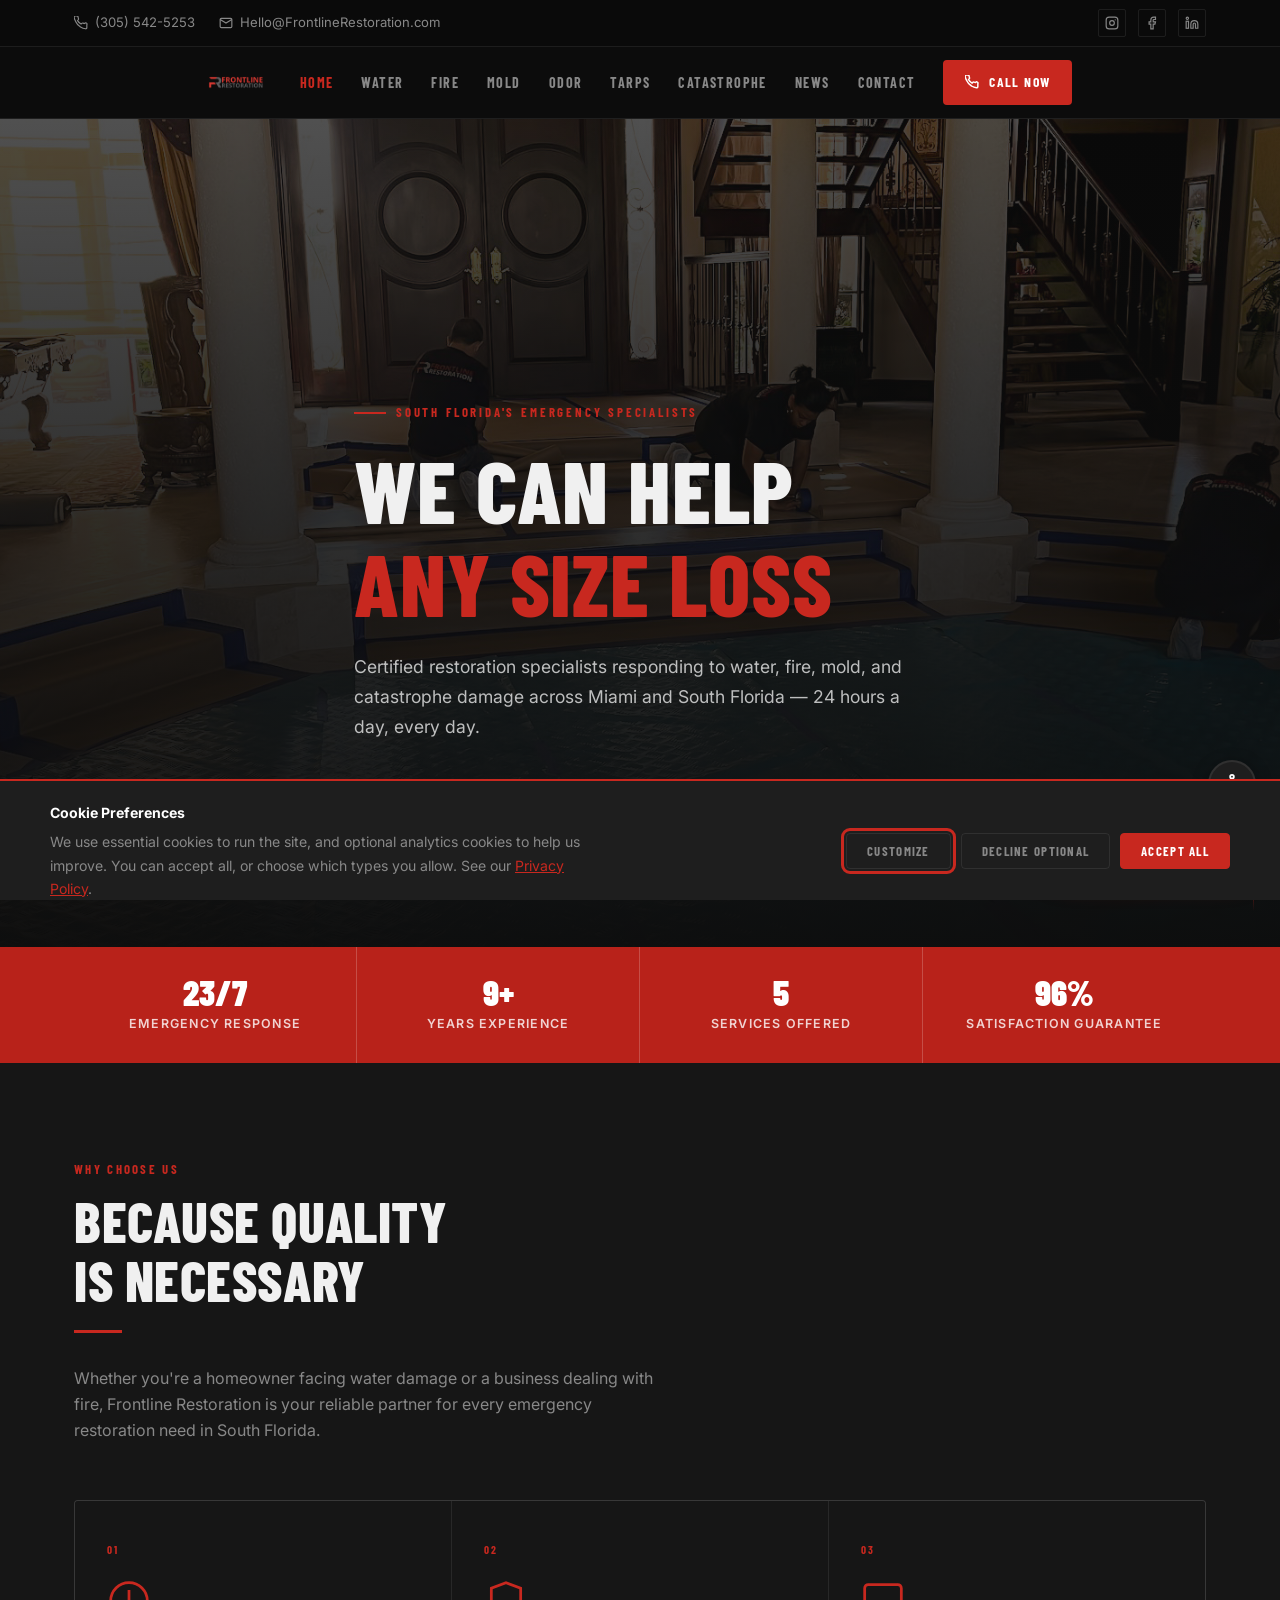
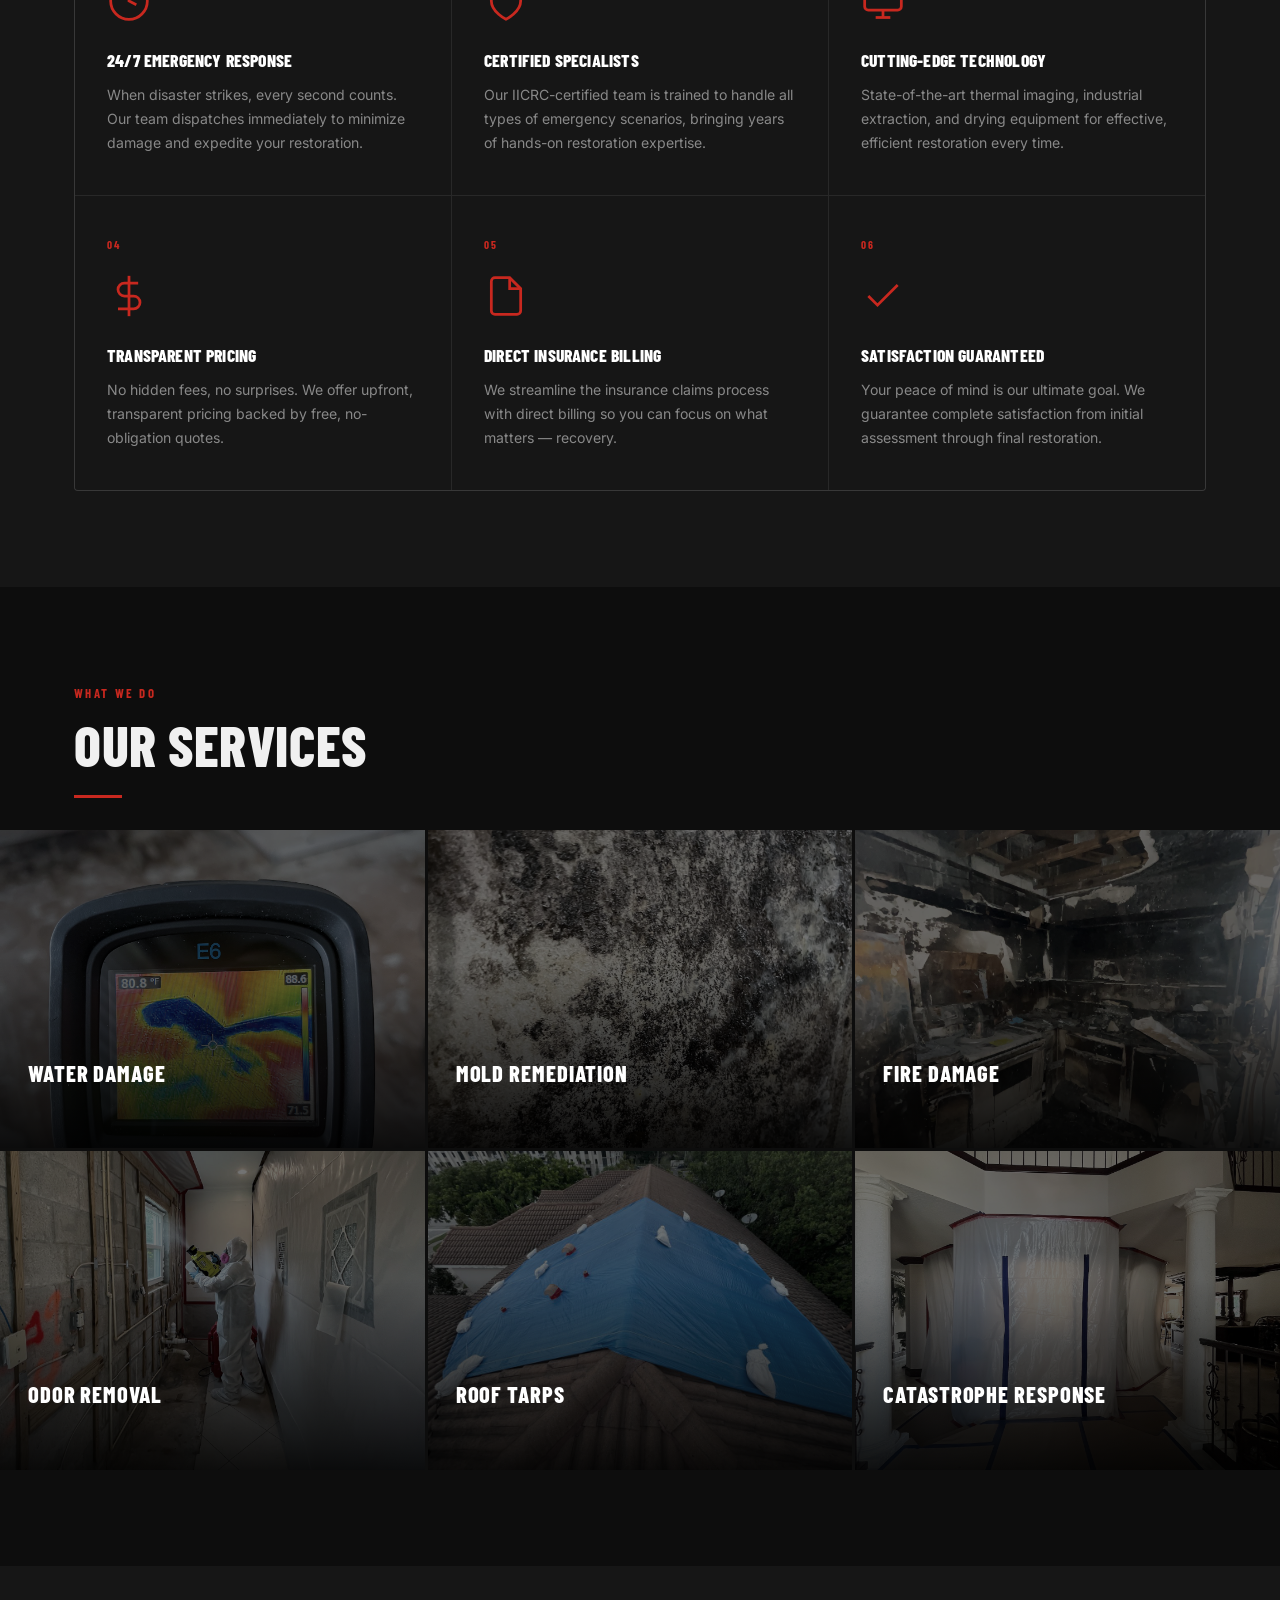
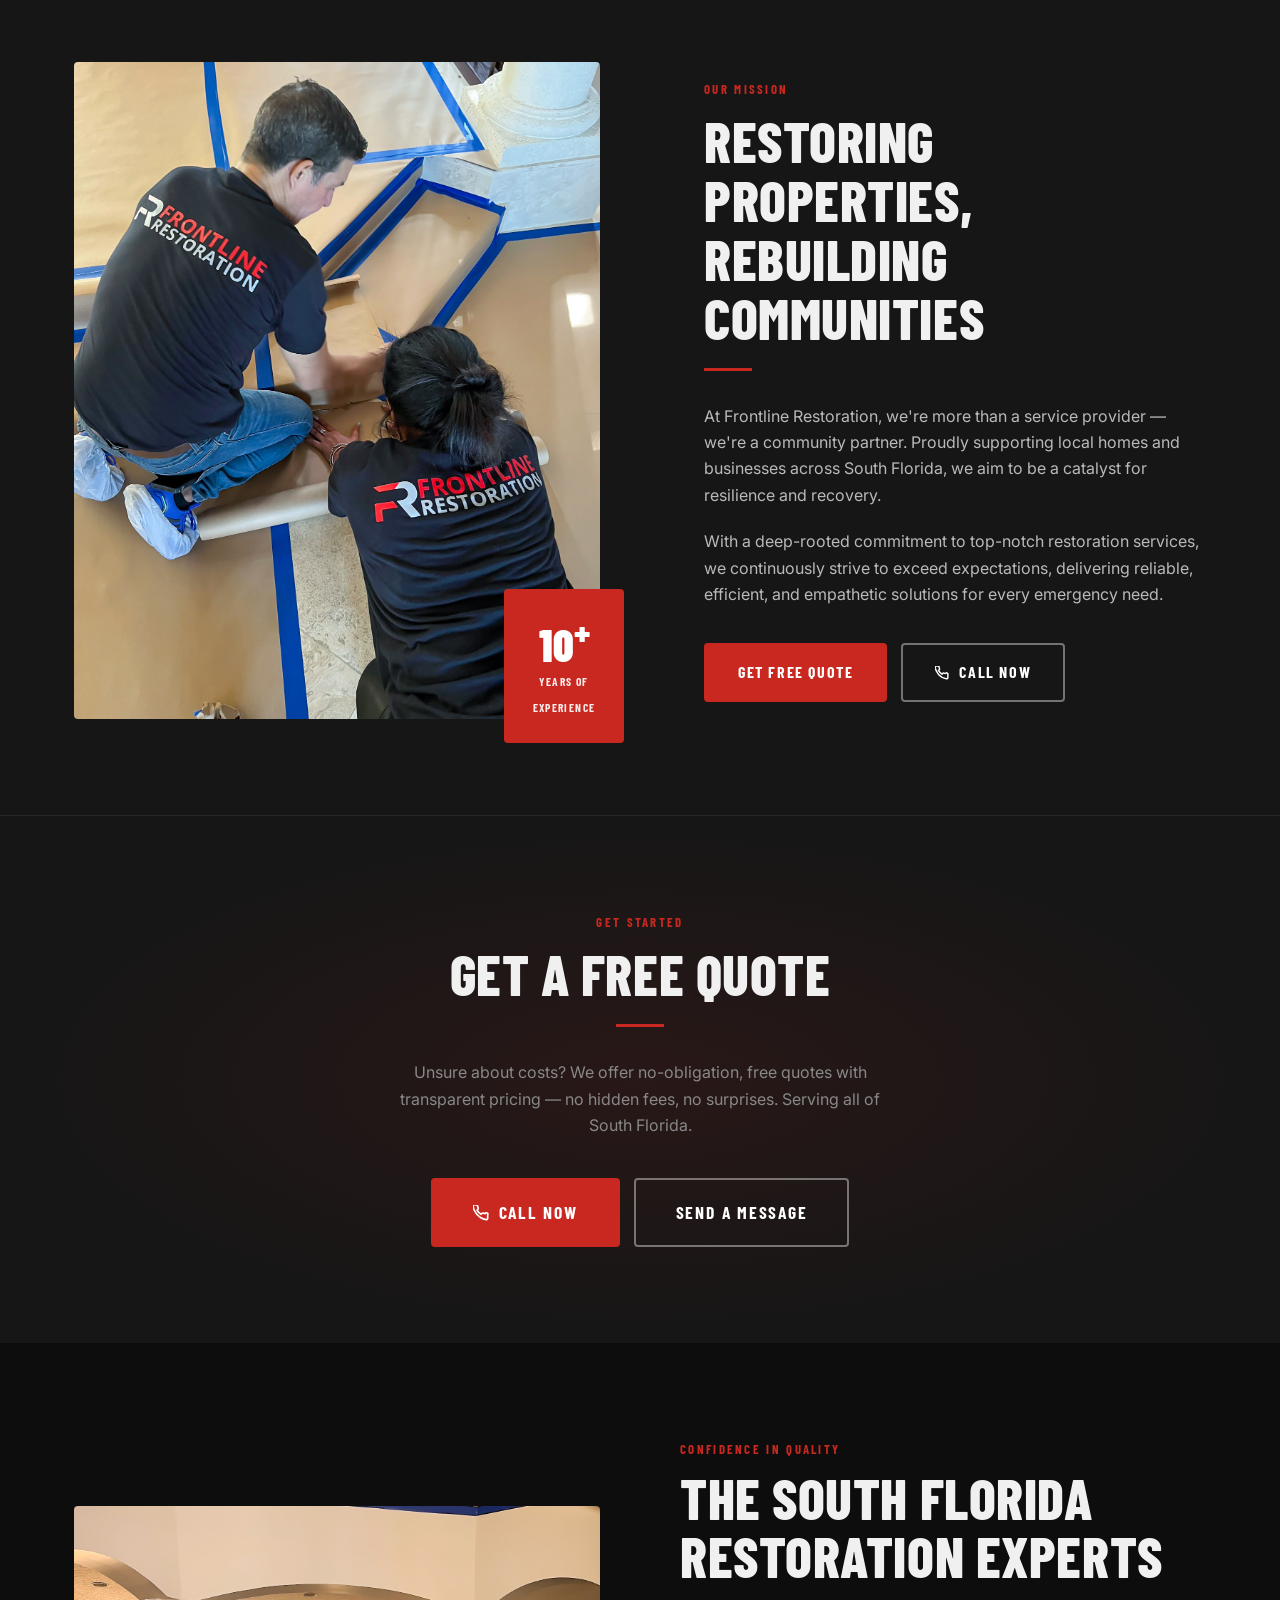
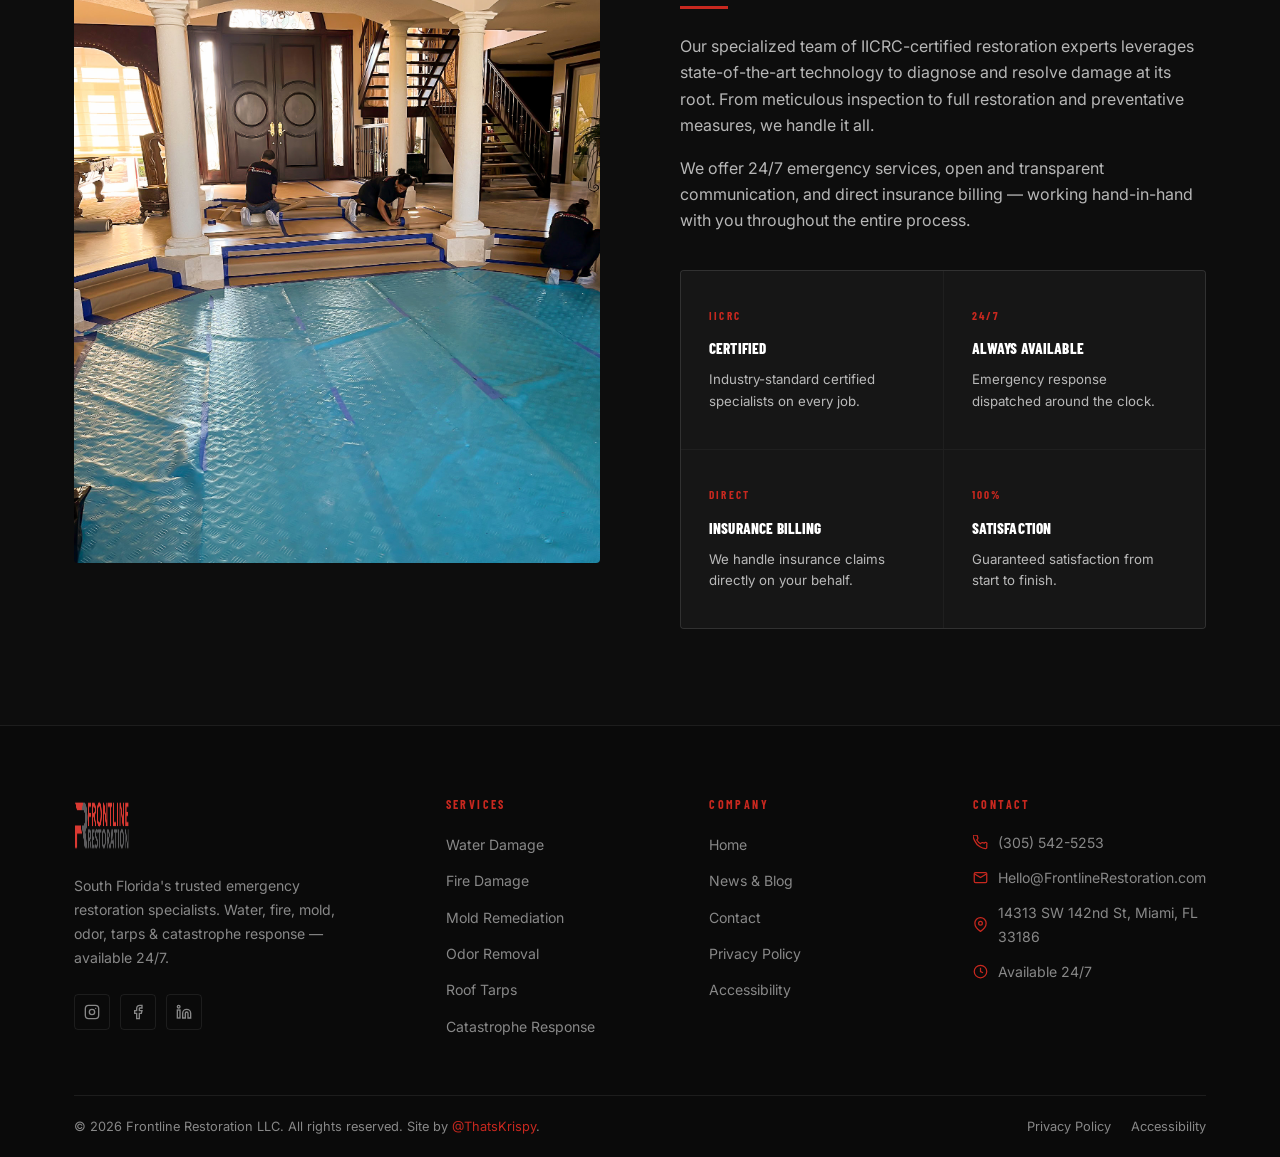
==== index.html @ 81cc5f72 "feat: add real fire/odor/tarp photos — complete image set 31 new images added from second asset zip:" ====
<!DOCTYPE html>
<html lang="en">
<head>
  <meta charset="UTF-8">
  <meta name="viewport" content="width=device-width, initial-scale=1.0">
  <title>Frontline Restoration | 24/7 Emergency Restoration — South Florida</title>
  <meta name="description" content="South Florida's trusted emergency restoration company. Water damage, fire damage, mold remediation, odor removal, roof tarps & catastrophe response. Available 24/7. Call (305) 542-5253.">
  <meta property="og:title" content="Frontline Restoration | 24/7 Emergency Restoration — South Florida">
  <meta property="og:description" content="Certified restoration specialists serving Miami and South Florida. Water, fire, mold, odor, tarps & catastrophe — day or night.">
  <meta property="og:type" content="website">
  <meta property="og:url" content="https://frontlinerestoration.com/">
  <link rel="canonical" href="https://frontlinerestoration.com/">
  <link rel="icon" type="image/png" sizes="32x32" href="images/favicon-32.png">
  <link rel="apple-touch-icon" href="images/favicon-180.png">
  <link rel="stylesheet" href="css/style.css">
  <script type="application/ld+json">{"@context":"https://schema.org","@type":"LocalBusiness","name":"Frontline Restoration LLC","telephone":"(305) 542-5253","email":"Hello@FrontlineRestoration.com","address":{"@type":"PostalAddress","streetAddress":"14313 SW 142nd St","addressLocality":"Miami","addressRegion":"FL","postalCode":"33186","addressCountry":"US"},"openingHoursSpecification":{"@type":"OpeningHoursSpecification","dayOfWeek":["Monday","Tuesday","Wednesday","Thursday","Friday","Saturday","Sunday"],"opens":"00:00","closes":"23:59"},"url":"https://frontlinerestoration.com","areaServed":"South Florida"}</script>
</head>
<body>
<div id="site-header-inject"></div>
<main id="main-content">

  <!-- HERO: Team action shot — crew laying floor protection -->
  <section class="hero" aria-label="Hero section">
    <div class="hero__media" aria-hidden="true">
      <img src="images/Frontline_Restoration_232.jpg" alt="" class="hero__img" loading="eager" fetchpriority="high" width="1476" height="1845">
    </div>
    <div class="hero__overlay" aria-hidden="true"></div>
    <div class="container">
      <div class="hero__content">
        <span class="hero__sup">South Florida's Emergency Specialists</span>
        <h1 class="hero__h1">We Can Help<span>Any Size Loss</span></h1>
        <p class="hero__desc">Certified restoration specialists responding to water, fire, mold, and catastrophe damage across Miami and South Florida — 24 hours a day, every day.</p>
        <div class="hero__actions">
          <a href="tel:3055425253" class="btn btn--primary btn--lg"><svg width="16" height="16" viewBox="0 0 24 24" fill="none" stroke="currentColor" stroke-width="2.5" aria-hidden="true"><path d="M22 16.92v3a2 2 0 01-2.18 2 19.79 19.79 0 01-8.63-3.07A19.5 19.5 0 013.07 9.8a19.79 19.79 0 01-3.07-8.67A2 2 0 012 0h3a2 2 0 012 1.72c.127.96.361 1.903.7 2.81a2 2 0 01-.45 2.11L6.09 7.91a16 16 0 006 6l1.27-1.27a2 2 0 012.11-.45c.907.339 1.85.573 2.81.7A2 2 0 0122 14.92v2z"/></svg>Call 24/7</a>
          <a href="contact.html" class="btn btn--outline btn--lg">Free Quote</a>
        </div>
      </div>
    </div>
    <div class="hero__scroll" aria-hidden="true"><span>Scroll</span><div class="hero__scroll-line"></div></div>
  </section>

  <!-- STATS BAR -->
  <div class="stats-bar" aria-label="Key statistics">
    <div class="stats-bar__inner container">
      <div class="stat"><div class="stat__number" data-count="24" data-suffix="/7">0</div><div class="stat__label">Emergency Response</div></div>
      <div class="stat"><div class="stat__number" data-count="10" data-suffix="+">0</div><div class="stat__label">Years Experience</div></div>
      <div class="stat"><div class="stat__number" data-count="6" data-suffix="">0</div><div class="stat__label">Services Offered</div></div>
      <div class="stat"><div class="stat__number" data-count="100" data-suffix="%">0</div><div class="stat__label">Satisfaction Guarantee</div></div>
    </div>
  </div>

  <!-- WHY US -->
  <section class="section section--card" aria-labelledby="why-heading">
    <div class="container">
      <span class="eyebrow">Why Choose Us</span>
      <h2 id="why-heading">Because Quality<br>Is Necessary</h2>
      <div class="divider"></div>
      <p style="color:var(--text-muted);margin-bottom:56px;max-width:58ch;">Whether you're a homeowner facing water damage or a business dealing with fire, Frontline Restoration is your reliable partner for every emergency restoration need in South Florida.</p>
      <div class="why-grid">
        <article class="why-card"><span class="why-card__num">01</span><svg class="why-card__icon" viewBox="0 0 24 24" fill="none" stroke="currentColor" stroke-width="1.5" aria-hidden="true"><circle cx="12" cy="12" r="10"/><polyline points="12 6 12 12 16 14"/></svg><h3>24/7 Emergency Response</h3><p>When disaster strikes, every second counts. Our team dispatches immediately to minimize damage and expedite your restoration.</p></article>
        <article class="why-card"><span class="why-card__num">02</span><svg class="why-card__icon" viewBox="0 0 24 24" fill="none" stroke="currentColor" stroke-width="1.5" aria-hidden="true"><path d="M12 22s8-4 8-10V5l-8-3-8 3v7c0 6 8 10 8 10z"/></svg><h3>Certified Specialists</h3><p>Our IICRC-certified team is trained to handle all types of emergency scenarios, bringing years of hands-on restoration expertise.</p></article>
        <article class="why-card"><span class="why-card__num">03</span><svg class="why-card__icon" viewBox="0 0 24 24" fill="none" stroke="currentColor" stroke-width="1.5" aria-hidden="true"><rect x="2" y="3" width="20" height="14" rx="2"/><line x1="8" y1="21" x2="16" y2="21"/><line x1="12" y1="17" x2="12" y2="21"/></svg><h3>Cutting-Edge Technology</h3><p>State-of-the-art thermal imaging, industrial extraction, and drying equipment for effective, efficient restoration every time.</p></article>
        <article class="why-card"><span class="why-card__num">04</span><svg class="why-card__icon" viewBox="0 0 24 24" fill="none" stroke="currentColor" stroke-width="1.5" aria-hidden="true"><line x1="12" y1="1" x2="12" y2="23"/><path d="M17 5H9.5a3.5 3.5 0 000 7h5a3.5 3.5 0 010 7H6"/></svg><h3>Transparent Pricing</h3><p>No hidden fees, no surprises. We offer upfront, transparent pricing backed by free, no-obligation quotes.</p></article>
        <article class="why-card"><span class="why-card__num">05</span><svg class="why-card__icon" viewBox="0 0 24 24" fill="none" stroke="currentColor" stroke-width="1.5" aria-hidden="true"><path d="M14 2H6a2 2 0 00-2 2v16a2 2 0 002 2h12a2 2 0 002-2V8z"/><polyline points="14 2 14 8 20 8"/></svg><h3>Direct Insurance Billing</h3><p>We streamline the insurance claims process with direct billing so you can focus on what matters — recovery.</p></article>
        <article class="why-card"><span class="why-card__num">06</span><svg class="why-card__icon" viewBox="0 0 24 24" fill="none" stroke="currentColor" stroke-width="1.5" aria-hidden="true"><polyline points="20 6 9 17 4 12"/></svg><h3>Satisfaction Guaranteed</h3><p>Your peace of mind is our ultimate goal. We guarantee complete satisfaction from initial assessment through final restoration.</p></article>
      </div>
    </div>
  </section>

  <!-- SERVICES GRID — each card uses the RIGHT service image -->
  <section class="section section--dark" aria-labelledby="services-heading">
    <div class="container">
      <span class="eyebrow">What We Do</span>
      <h2 id="services-heading">Our Services</h2>
      <div class="divider"></div>
    </div>
    <div class="services-grid" role="list">
      <a href="water-damage.html" class="service-card" role="listitem" aria-label="Water Damage restoration">
        <img src="images/Frontline_Restoration_32.jpg" alt="Thermal camera detecting hidden moisture" class="service-card__img" loading="lazy" width="1476" height="1181">
        <div class="service-card__body"><div class="service-card__title">Water Damage</div><span class="service-card__link">Learn More →</span></div>
      </a>
      <a href="mold-remediation.html" class="service-card" role="listitem" aria-label="Mold Remediation">
        <img src="images/Frontline_Restoration_62.jpg" alt="Black mold infestation on interior wall" class="service-card__img" loading="lazy" width="1476" height="1181">
        <div class="service-card__body"><div class="service-card__title">Mold Remediation</div><span class="service-card__link">Learn More →</span></div>
      </a>
      <a href="fire-damage.html" class="service-card" role="listitem" aria-label="Fire Damage restoration">
        <img src="images/Frontline_Restoration_51.jpg" alt="Fire-damaged kitchen — complete destruction from residential fire" class="service-card__img" loading="lazy" width="2018" height="1614">
        <div class="service-card__body"><div class="service-card__title">Fire Damage</div><span class="service-card__link">Learn More →</span></div>
      </a>
      <a href="odor-removal.html" class="service-card" role="listitem" aria-label="Odor Removal">
        <img src="images/Frontline_Restoration_302.jpg" alt="PPE specialist applying odor treatment inside containment zone" class="service-card__img" loading="lazy" width="1476" height="1845">
        <div class="service-card__body"><div class="service-card__title">Odor Removal</div><span class="service-card__link">Learn More →</span></div>
      </a>
      <a href="roof-tarps.html" class="service-card" role="listitem" aria-label="Roof Tarps">
        <img src="images/frontline_restoration1.jpg" alt="Blue roof tarp installed on South Florida home after storm damage" class="service-card__img" loading="lazy" width="1476" height="1181">
        <div class="service-card__body"><div class="service-card__title">Roof Tarps</div><span class="service-card__link">Learn More →</span></div>
      </a>
      <a href="catastrophe-response.html" class="service-card" role="listitem" aria-label="Catastrophe Response">
        <img src="images/Frontline_Restoration_224.jpg" alt="Full plastic containment setup in large home during restoration" class="service-card__img" loading="lazy" width="1476" height="1845">
        <div class="service-card__body"><div class="service-card__title">Catastrophe Response</div><span class="service-card__link">Learn More →</span></div>
      </a>
    </div>
  </section>

  <!-- ABOUT SPLIT — team photos -->
  <section class="section section--card" aria-labelledby="about-heading">
    <div class="container">
      <div class="about-split">
        <div class="about-split__img-wrap">
          <img src="images/Frontline_Restoration_275.jpg" alt="Two Frontline Restoration technicians in branded uniforms working on restoration" class="about-split__img" loading="lazy" width="1476" height="1845">
          <div class="about-split__badge" aria-label="10 plus years of experience">
            <span class="about-split__badge-num">10<sup>+</sup></span>
            <span class="about-split__badge-text">Years of<br>Experience</span>
          </div>
        </div>
        <div class="about-split__content">
          <span class="eyebrow">Our Mission</span>
          <h2 id="about-heading">Restoring Properties,<br>Rebuilding Communities</h2>
          <div class="divider"></div>
          <p>At Frontline Restoration, we're more than a service provider — we're a community partner. Proudly supporting local homes and businesses across South Florida, we aim to be a catalyst for resilience and recovery.</p>
          <p>With a deep-rooted commitment to top-notch restoration services, we continuously strive to exceed expectations, delivering reliable, efficient, and empathetic solutions for every emergency need.</p>
          <div class="about-split__actions">
            <a href="contact.html" class="btn btn--primary">Get Free Quote</a>
            <a href="tel:3055425253" class="btn btn--outline"><svg width="14" height="14" viewBox="0 0 24 24" fill="none" stroke="currentColor" stroke-width="2.5" aria-hidden="true"><path d="M22 16.92v3a2 2 0 01-2.18 2 19.79 19.79 0 01-8.63-3.07A19.5 19.5 0 013.07 9.8a19.79 19.79 0 01-3.07-8.67A2 2 0 012 0h3a2 2 0 012 1.72c.127.96.361 1.903.7 2.81a2 2 0 01-.45 2.11L6.09 7.91a16 16 0 006 6l1.27-1.27a2 2 0 012.11-.45c.907.339 1.85.573 2.81.7A2 2 0 0122 14.92v2z"/></svg>Call Now</a>
          </div>
        </div>
      </div>
    </div>
  </section>

  <!-- CTA -->
  <section class="quote-cta" aria-labelledby="quote-heading">
    <div class="container">
      <span class="eyebrow">Get Started</span>
      <h2 id="quote-heading">Get a Free Quote</h2>
      <div class="divider divider--center"></div>
      <p class="quote-cta__desc">Unsure about costs? We offer no-obligation, free quotes with transparent pricing — no hidden fees, no surprises. Serving all of South Florida.</p>
      <div class="quote-cta__actions">
        <a href="tel:3055425253" class="btn btn--primary btn--lg"><svg width="16" height="16" viewBox="0 0 24 24" fill="none" stroke="currentColor" stroke-width="2.5" aria-hidden="true"><path d="M22 16.92v3a2 2 0 01-2.18 2 19.79 19.79 0 01-8.63-3.07A19.5 19.5 0 013.07 9.8a19.79 19.79 0 01-3.07-8.67A2 2 0 012 0h3a2 2 0 012 1.72c.127.96.361 1.903.7 2.81a2 2 0 01-.45 2.11L6.09 7.91a16 16 0 006 6l1.27-1.27a2 2 0 012.11-.45c.907.339 1.85.573 2.81.7A2 2 0 0122 14.92v2z"/></svg>Call Now</a>
        <a href="contact.html" class="btn btn--outline btn--lg">Send a Message</a>
      </div>
    </div>
  </section>

  <!-- TEAM CONFIDENCE SPLIT -->
  <section class="section section--dark" aria-labelledby="confidence-heading">
    <div class="container">
      <div class="text-image">
        <div class="text-image__image">
          <img src="images/Frontline_Restoration_232.jpg" alt="Frontline Restoration three-person crew working inside a luxury home" loading="lazy" width="1476" height="1845">
        </div>
        <div class="text-image__body">
          <span class="eyebrow">Confidence in Quality</span>
          <h2 id="confidence-heading">The South Florida Restoration Experts</h2>
          <div class="divider"></div>
          <p>Our specialized team of IICRC-certified restoration experts leverages state-of-the-art technology to diagnose and resolve damage at its root. From meticulous inspection to full restoration and preventative measures, we handle it all.</p>
          <p>We offer 24/7 emergency services, open and transparent communication, and direct insurance billing — working hand-in-hand with you throughout the entire process.</p>
          <div style="margin-top:36px;">
            <div class="feature-grid" style="grid-template-columns:1fr 1fr;border-radius:4px;overflow:hidden;border:1px solid var(--border);">
              <div class="feature-card"><span class="feature-card__num">IICRC</span><h4>Certified</h4><p>Industry-standard certified specialists on every job.</p></div>
              <div class="feature-card"><span class="feature-card__num">24/7</span><h4>Always Available</h4><p>Emergency response dispatched around the clock.</p></div>
              <div class="feature-card"><span class="feature-card__num">DIRECT</span><h4>Insurance Billing</h4><p>We handle insurance claims directly on your behalf.</p></div>
              <div class="feature-card"><span class="feature-card__num">100%</span><h4>Satisfaction</h4><p>Guaranteed satisfaction from start to finish.</p></div>
            </div>
          </div>
        </div>
      </div>
    </div>
  </section>

</main>
<div id="site-footer-inject"></div>
<script src="js/components.js"></script>
<script src="js/ada.js"></script>
</body>
</html>
---- css/style.css ----
/* ============================================================
   FRONTLINE RESTORATION — Global Stylesheet
   ============================================================ */

/* ── Google Fonts ── */
@import url('https://fonts.googleapis.com/css2?family=Barlow+Condensed:wght@400;600;700;800;900&family=Inter:wght@300;400;500;600&display=swap');

/* ── Design Tokens ── */
:root {
  --red:        #C8281F;
  --red-dark:   #A01F17;
  --red-glow:   rgba(200,40,31,0.15);
  --bg:         #0D0D0D;
  --bg-card:    #161616;
  --bg-elevated:#1E1E1E;
  --border:     rgba(255,255,255,0.08);
  --text:       #F0F0F0;
  --text-muted: #888888;
  --white:      #FFFFFF;

  --font-display: 'Barlow Condensed', sans-serif;
  --font-body:    'Inter', sans-serif;

  --radius: 4px;
  --transition: 0.22s ease;
  --max-w: 1180px;
  --header-h: 72px;
}

/* ── Reset ── */
*, *::before, *::after { box-sizing: border-box; margin: 0; padding: 0; }
html { scroll-behavior: smooth; font-size: 16px; }
body {
  font-family: var(--font-body);
  background: var(--bg);
  color: var(--text);
  line-height: 1.65;
  overflow-x: hidden;
}
img { display: block; max-width: 100%; height: auto; }
a { color: inherit; text-decoration: none; }
ul { list-style: none; }
button { cursor: pointer; font-family: inherit; border: none; background: none; }

/* ── Accessibility ── */
:focus-visible { outline: 3px solid var(--red); outline-offset: 3px; }
.sr-only {
  position: absolute; width: 1px; height: 1px;
  padding: 0; margin: -1px; overflow: hidden;
  clip: rect(0,0,0,0); white-space: nowrap; border: 0;
}
@media (prefers-reduced-motion: reduce) {
  *, *::before, *::after { animation-duration: 0.01ms !important; transition-duration: 0.01ms !important; }
}

/* ── Skip Link ── */
.skip-link {
  position: absolute; top: -100%; left: 16px;
  background: var(--red); color: var(--white);
  padding: 8px 16px; border-radius: var(--radius);
  z-index: 9999; font-weight: 600;
  transition: top var(--transition);
}
.skip-link:focus { top: 16px; }

/* ── Utility ── */
.container { max-width: var(--max-w); margin: 0 auto; padding: 0 24px; }
.section { padding: 96px 0; }
.section--sm { padding: 64px 0; }
.section--dark { background: var(--bg); }
.section--card { background: var(--bg-card); }
.section--elevated { background: var(--bg-elevated); }

.eyebrow {
  font-family: var(--font-display);
  font-size: 0.8rem;
  font-weight: 700;
  letter-spacing: 0.18em;
  text-transform: uppercase;
  color: var(--red);
  display: block;
  margin-bottom: 12px;
}
.divider {
  width: 48px; height: 3px;
  background: var(--red);
  margin: 20px 0 32px;
}
.divider--center { margin: 20px auto 32px; }

h1,h2,h3,h4,h5,h6 {
  font-family: var(--font-display);
  font-weight: 800;
  text-transform: uppercase;
  line-height: 1.05;
  letter-spacing: 0.01em;
}
h1 { font-size: clamp(2.8rem, 7vw, 5.5rem); }
h2 { font-size: clamp(2rem, 5vw, 3.5rem); }
h3 { font-size: clamp(1.4rem, 3vw, 2rem); }
h4 { font-size: 1.15rem; }

p { max-width: 68ch; }
p + p { margin-top: 16px; }

/* ── Buttons ── */
.btn {
  display: inline-flex;
  align-items: center;
  gap: 10px;
  padding: 14px 32px;
  font-family: var(--font-display);
  font-size: 1rem;
  font-weight: 700;
  letter-spacing: 0.1em;
  text-transform: uppercase;
  border-radius: var(--radius);
  transition: all var(--transition);
  white-space: nowrap;
  border: 2px solid transparent;
}
.btn--primary {
  background: var(--red);
  color: var(--white);
  border-color: var(--red);
}
.btn--primary:hover {
  background: var(--red-dark);
  border-color: var(--red-dark);
  transform: translateY(-1px);
  box-shadow: 0 8px 24px rgba(200,40,31,0.30);
}
.btn--outline {
  background: transparent;
  color: var(--white);
  border-color: rgba(255,255,255,0.4);
}
.btn--outline:hover {
  border-color: var(--red);
  color: var(--red);
}
.btn--lg { padding: 18px 40px; font-size: 1.1rem; }

/* ── Top Bar ── */
.topbar {
  background: #0A0A0A;
  border-bottom: 1px solid var(--border);
  padding: 9px 0;
  font-size: 0.82rem;
}
.topbar__inner {
  display: flex;
  align-items: center;
  justify-content: space-between;
  gap: 16px;
  flex-wrap: wrap;
}
.topbar__contact { display: flex; align-items: center; gap: 24px; flex-wrap: wrap; }
.topbar__item {
  display: flex; align-items: center; gap: 7px;
  color: var(--text-muted);
  transition: color var(--transition);
}
.topbar__item:hover, .topbar__item a:hover { color: var(--red); }
.topbar__item svg { flex-shrink: 0; }
.topbar__socials { display: flex; gap: 12px; }
.topbar__socials a {
  display: flex; align-items: center; justify-content: center;
  width: 28px; height: 28px;
  color: var(--text-muted);
  border: 1px solid var(--border);
  border-radius: 2px;
  transition: all var(--transition);
}
.topbar__socials a:hover { color: var(--red); border-color: var(--red); }

/* ── Header / Nav ── */
.site-header {
  position: sticky; top: 0; z-index: 200;
  background: rgba(13,13,13,0.97);
  backdrop-filter: blur(12px);
  border-bottom: 1px solid var(--border);
  height: var(--header-h);
  display: flex; align-items: center;
}
.site-header__inner {
  display: flex; align-items: center;
  justify-content: space-between;
  gap: 24px;
  width: 100%;
}
.logo {
  display: flex; align-items: center; gap: 10px;
  flex-shrink: 0;
}
.logo__mark {
  display: flex; align-items: center; justify-content: center;
  width: 40px; height: 40px;
}
.logo__text { line-height: 1.1; }
.logo__primary {
  font-family: var(--font-display);
  font-size: 1.35rem;
  font-weight: 900;
  letter-spacing: 0.05em;
  color: var(--white);
  text-transform: uppercase;
}
.logo__primary span { color: var(--red); }
.logo__secondary {
  font-family: var(--font-display);
  font-size: 0.78rem;
  font-weight: 600;
  letter-spacing: 0.22em;
  text-transform: uppercase;
  color: var(--text-muted);
}

.nav { display: flex; align-items: center; gap: 4px; }
.nav__link {
  font-family: var(--font-display);
  font-size: 0.88rem;
  font-weight: 700;
  letter-spacing: 0.1em;
  text-transform: uppercase;
  color: var(--text-muted);
  padding: 8px 12px;
  border-radius: var(--radius);
  transition: all var(--transition);
  white-space: nowrap;
}
.nav__link:hover, .nav__link.active { color: var(--white); }
.nav__link.active { color: var(--red); }
.nav__cta {
  margin-left: 12px;
  padding: 9px 20px;
  font-size: 0.85rem;
}

/* Mobile nav toggle */
.nav-toggle {
  display: none;
  flex-direction: column;
  gap: 5px;
  padding: 6px;
  border-radius: var(--radius);
  z-index: 201;
}
.nav-toggle span {
  display: block; width: 24px; height: 2px;
  background: var(--white);
  transition: all var(--transition);
  transform-origin: center;
}
.nav-toggle[aria-expanded="true"] span:nth-child(1) { transform: translateY(7px) rotate(45deg); }
.nav-toggle[aria-expanded="true"] span:nth-child(2) { opacity: 0; }
.nav-toggle[aria-expanded="true"] span:nth-child(3) { transform: translateY(-7px) rotate(-45deg); }

/* ── Mobile Menu ── */
.mobile-menu {
  display: none;
  position: fixed;
  top: 0; left: 0; right: 0; bottom: 0;
  background: var(--bg);
  z-index: 199;
  padding: calc(var(--header-h) + 72px) 24px 40px;
  flex-direction: column;
  gap: 8px;
  overflow-y: auto;
}
.mobile-menu.open { display: flex; }
.mobile-menu__link {
  font-family: var(--font-display);
  font-size: 1.6rem;
  font-weight: 800;
  letter-spacing: 0.06em;
  text-transform: uppercase;
  padding: 14px 0;
  border-bottom: 1px solid var(--border);
  color: var(--text);
  transition: color var(--transition);
}
.mobile-menu__link:hover, .mobile-menu__link.active { color: var(--red); }
.mobile-menu__cta {
  margin-top: 32px;
  display: flex; flex-direction: column; gap: 12px;
}
.mobile-menu__info {
  margin-top: 40px;
  display: flex; flex-direction: column; gap: 8px;
}
.mobile-menu__info a { color: var(--text-muted); font-size: 0.9rem; }

/* ── Emergency Sticky CTA ── */
.emergency-cta {
  position: fixed;
  bottom: 24px;
  right: 24px;
  z-index: 300;
  display: flex;
  flex-direction: column;
  align-items: flex-end;
  gap: 10px;
}
.emergency-cta__btn {
  display: flex;
  align-items: center;
  gap: 12px;
  background: var(--red);
  color: var(--white);
  padding: 14px 22px;
  border-radius: 40px;
  font-family: var(--font-display);
  font-weight: 800;
  font-size: 1rem;
  letter-spacing: 0.08em;
  text-transform: uppercase;
  box-shadow: 0 6px 28px rgba(200,40,31,0.50);
  transition: all var(--transition);
}
.emergency-cta__btn:hover {
  background: var(--red-dark);
  transform: translateY(-2px);
  box-shadow: 0 10px 36px rgba(200,40,31,0.60);
}
.emergency-cta__pulse {
  display: inline-block;
  width: 10px; height: 10px;
  background: var(--white);
  border-radius: 50%;
  animation: pulse 1.8s ease-in-out infinite;
}
@keyframes pulse {
  0%, 100% { opacity: 1; transform: scale(1); }
  50% { opacity: 0.5; transform: scale(1.4); }
}

/* ── Hero ── */
.hero {
  position: relative;
  min-height: 92vh;
  display: flex; align-items: flex-end;
  overflow: hidden;
  background: var(--bg);
}
.hero__media {
  position: absolute; inset: 0;
  overflow: hidden;
}
.hero__img {
  width: 100%; height: 100%;
  object-fit: cover;
  opacity: 0.35;
  transform: scale(1.04);
  transition: transform 6s ease;
}
.hero:hover .hero__img { transform: scale(1); }
.hero__overlay {
  position: absolute; inset: 0;
  background: linear-gradient(
    to top,
    rgba(13,13,13,0.97) 0%,
    rgba(13,13,13,0.6) 50%,
    rgba(13,13,13,0.2) 100%
  );
}
.hero__content {
  position: relative;
  padding: 80px 0 96px;
  max-width: 760px;
}
.hero__sup {
  display: inline-flex;
  align-items: center;
  gap: 10px;
  font-family: var(--font-display);
  font-size: 0.8rem;
  font-weight: 700;
  letter-spacing: 0.22em;
  text-transform: uppercase;
  color: var(--red);
  margin-bottom: 20px;
}
.hero__sup::before {
  content: '';
  display: block;
  width: 32px; height: 2px;
  background: var(--red);
}
.hero__h1 { margin-bottom: 24px; }
.hero__h1 span { color: var(--red); display: block; }
.hero__desc {
  font-size: 1.1rem;
  color: rgba(255,255,255,0.72);
  max-width: 52ch;
  margin-bottom: 40px;
  line-height: 1.7;
}
.hero__actions { display: flex; flex-wrap: wrap; gap: 14px; }
.hero__scroll {
  position: absolute;
  bottom: 36px; right: 0;
  display: flex; flex-direction: column; align-items: center; gap: 8px;
  color: var(--text-muted);
  font-size: 0.7rem;
  letter-spacing: 0.15em;
  text-transform: uppercase;
}
.hero__scroll-line {
  width: 1px; height: 48px;
  background: linear-gradient(to bottom, var(--red), transparent);
  animation: scrollLine 2s ease-in-out infinite;
}
@keyframes scrollLine {
  0%,100% { opacity: 1; }
  50% { opacity: 0.3; }
}

/* ── Stats Bar ── */
.stats-bar {
  background: #B8221A;
  padding: 0;
}
.stats-bar__inner {
  display: grid;
  grid-template-columns: repeat(4, 1fr);
}
.stat {
  padding: 28px 24px;
  text-align: center;
  border-right: 1px solid rgba(255,255,255,0.2);
}
.stat:last-child { border-right: none; }
.stat__number {
  font-family: var(--font-display);
  font-size: 2.2rem;
  font-weight: 900;
  color: var(--white);
  line-height: 1;
  margin-bottom: 4px;
}
.stat__label {
  font-size: 0.78rem;
  font-weight: 600;
  letter-spacing: 0.1em;
  text-transform: uppercase;
  color: rgba(255,255,255,0.8);
}

/* ── Why Us Grid ── */
.why-grid {
  display: grid;
  grid-template-columns: repeat(3, 1fr);
  gap: 1px;
  background: var(--border);
  border: 1px solid var(--border);
  border-radius: var(--radius);
  overflow: hidden;
}
.why-card {
  background: var(--bg-card);
  padding: 40px 32px;
  transition: background var(--transition);
}
.why-card:hover { background: var(--bg-elevated); }
.why-card__num {
  font-family: var(--font-display);
  font-size: 0.7rem;
  font-weight: 700;
  letter-spacing: 0.2em;
  color: var(--red);
  margin-bottom: 20px;
  display: block;
}
.why-card__icon {
  width: 44px; height: 44px;
  margin-bottom: 20px;
  color: var(--red);
}
.why-card h3 {
  font-size: 1.1rem;
  color: var(--white);
  margin-bottom: 14px;
}
.why-card p { font-size: 0.88rem; color: var(--text-muted); line-height: 1.7; }

/* ── Services Grid ── */
.services-grid {
  display: grid;
  grid-template-columns: repeat(3, 1fr);
  gap: 3px;
}
.service-card {
  position: relative;
  overflow: hidden;
  aspect-ratio: 4/3;
  cursor: pointer;
}
.service-card__img {
  width: 100%; height: 100%;
  object-fit: cover;
  transition: transform 0.5s ease, filter 0.5s ease;
  filter: brightness(0.45) saturate(0.6);
}
.service-card:hover .service-card__img {
  transform: scale(1.06);
  filter: brightness(0.3) saturate(0.4);
}
.service-card__body {
  position: absolute; inset: 0;
  display: flex; flex-direction: column; justify-content: flex-end;
  padding: 28px;
  background: linear-gradient(to top, rgba(0,0,0,0.85) 0%, transparent 60%);
}
.service-card__title {
  font-family: var(--font-display);
  font-size: 1.4rem;
  font-weight: 800;
  text-transform: uppercase;
  color: var(--white);
  letter-spacing: 0.04em;
  margin-bottom: 8px;
}
.service-card__link {
  display: inline-flex;
  align-items: center;
  gap: 6px;
  font-family: var(--font-display);
  font-size: 0.78rem;
  font-weight: 700;
  letter-spacing: 0.15em;
  text-transform: uppercase;
  color: var(--red);
  opacity: 0;
  transform: translateY(8px);
  transition: all 0.3s ease;
}
.service-card:hover .service-card__link {
  opacity: 1;
  transform: translateY(0);
}

/* ── CTA Band ── */
.cta-band {
  padding: 80px 0;
  background: var(--bg-card);
  border-top: 1px solid var(--border);
  border-bottom: 1px solid var(--border);
}
.cta-band__inner {
  display: flex;
  align-items: center;
  justify-content: space-between;
  gap: 32px;
  flex-wrap: wrap;
}
.cta-band__text h2 { font-size: clamp(1.6rem, 4vw, 2.8rem); margin-bottom: 12px; }
.cta-band__text p { color: var(--text-muted); max-width: 48ch; }
.cta-band__actions { display: flex; gap: 14px; flex-wrap: wrap; }

/* ── About Split ── */
.about-split {
  display: grid;
  grid-template-columns: 1fr 1fr;
  gap: 80px;
  align-items: center;
}
.about-split__img-wrap { position: relative; }
.about-split__img {
  border-radius: var(--radius);
  aspect-ratio: 4/5;
  object-fit: cover;
  width: 100%;
}
.about-split__badge {
  position: absolute;
  bottom: -24px; right: -24px;
  background: var(--red);
  color: var(--white);
  padding: 24px;
  border-radius: var(--radius);
  text-align: center;
  min-width: 120px;
}
.about-split__badge-num {
  font-family: var(--font-display);
  font-size: 2.8rem;
  font-weight: 900;
  line-height: 1;
  display: block;
}
.about-split__badge-text {
  font-family: var(--font-display);
  font-size: 0.72rem;
  font-weight: 700;
  letter-spacing: 0.12em;
  text-transform: uppercase;
  opacity: 0.9;
}
.about-split__content { padding-left: 24px; }
.about-split__content h2 { margin-bottom: 0; }
.about-split__content p { color: rgba(255,255,255,0.7); margin-top: 20px; }
.about-split__actions { margin-top: 36px; display: flex; gap: 14px; flex-wrap: wrap; }

/* ── Process Steps ── */
.process-list {
  counter-reset: steps;
  display: flex; flex-direction: column; gap: 0;
}
.process-step {
  counter-increment: steps;
  display: grid;
  grid-template-columns: 60px 1fr;
  gap: 24px;
  padding: 32px 0;
  border-bottom: 1px solid var(--border);
  align-items: start;
}
.process-step:last-child { border-bottom: none; }
.process-step__num {
  font-family: var(--font-display);
  font-size: 2rem;
  font-weight: 900;
  color: var(--red);
  opacity: 0.4;
  line-height: 1;
}
.process-step h4 { color: var(--white); margin-bottom: 8px; }
.process-step p { font-size: 0.88rem; color: var(--text-muted); }

/* ── Feature Cards (4-col) ── */
.feature-grid {
  display: grid;
  grid-template-columns: repeat(4, 1fr);
  gap: 1px;
  background: var(--border);
  border: 1px solid var(--border);
  overflow: hidden;
  border-radius: var(--radius);
}
.feature-card {
  background: var(--bg-card);
  padding: 36px 28px;
}
.feature-card__num {
  font-family: var(--font-display);
  font-size: 0.7rem;
  font-weight: 700;
  letter-spacing: 0.2em;
  color: var(--red);
  display: block;
  margin-bottom: 16px;
}
.feature-card h4 { font-size: 0.95rem; color: var(--white); margin-bottom: 12px; }
.feature-card p { font-size: 0.83rem; color: var(--text-muted); }

/* ── Page Hero (inner pages) ── */
.page-hero {
  position: relative;
  min-height: 50vh;
  display: flex; align-items: flex-end;
  overflow: hidden;
}
.page-hero__media { position: absolute; inset: 0; overflow: hidden; }
.page-hero__img { width: 100%; height: 100%; object-fit: cover; opacity: 0.3; }
.page-hero__overlay {
  position: absolute; inset: 0;
  background: linear-gradient(to top, rgba(13,13,13,0.98) 0%, rgba(13,13,13,0.5) 100%);
}
.page-hero__content { position: relative; padding: 60px 0 72px; }
.page-hero__content h1 { line-height: 1; }
.page-hero__content h1 span { color: var(--red); display: block; }
.page-hero__content .hero__sup { margin-bottom: 16px; }
.page-hero__rule {
  width: 56px; height: 3px;
  background: var(--white);
  margin-top: 24px;
}

/* ── Text + Image Section ── */
.text-image {
  display: grid;
  grid-template-columns: 1fr 1fr;
  gap: 80px;
  align-items: center;
}
.text-image--reverse .text-image__image { order: -1; }
.text-image__image {
  border-radius: var(--radius);
  overflow: hidden;
}
.text-image__image img {
  width: 100%; height: 100%;
  object-fit: cover;
  aspect-ratio: 4/5;
  transition: transform 0.5s ease;
}
.text-image__image:hover img { transform: scale(1.03); }
.text-image__body h2 { margin-bottom: 0; }
.text-image__body .divider { margin: 20px 0 24px; }
.text-image__body p { color: rgba(255,255,255,0.7); }
.text-image__body .eyebrow { margin-bottom: 8px; }

/* ── Photo Slider ── */
.photo-slider {
  position: relative;
  overflow: hidden;
}
.photo-slider__track {
  display: flex;
  gap: 3px;
  transition: transform 0.5s ease;
}
.photo-slider__slide {
  flex: 0 0 calc(25% - 2px);
  aspect-ratio: 4/3;
  overflow: hidden;
  border-radius: var(--radius);
}
.photo-slider__slide img {
  width: 100%; height: 100%;
  object-fit: cover;
  transition: transform 0.4s ease;
}
.photo-slider__slide:hover img { transform: scale(1.05); }
.slider-controls {
  display: flex; gap: 10px; margin-top: 16px; justify-content: center;
}
.slider-btn {
  width: 40px; height: 40px;
  border: 1px solid var(--border);
  border-radius: 50%;
  display: flex; align-items: center; justify-content: center;
  color: var(--text-muted);
  transition: all var(--transition);
  background: var(--bg-card);
}
.slider-btn:hover { border-color: var(--red); color: var(--red); }

/* ── Quote CTA Section ── */
.quote-cta {
  padding: 96px 0;
  background: var(--bg-card);
  border-top: 1px solid var(--border);
  text-align: center;
  position: relative;
  overflow: hidden;
}
.quote-cta::before {
  content: '';
  position: absolute; inset: 0;
  background: radial-gradient(ellipse at center, var(--red-glow) 0%, transparent 70%);
  pointer-events: none;
}
.quote-cta h2 { margin-bottom: 0; position: relative; }
.quote-cta .divider--center { position: relative; }
.quote-cta .eyebrow { text-align: center; display: block; position: relative; }
.quote-cta__desc {
  color: var(--text-muted);
  max-width: 50ch;
  margin: 0 auto 40px;
  font-size: 1rem;
  position: relative;
}
.quote-cta__actions {
  display: flex; gap: 14px; justify-content: center; flex-wrap: wrap;
  position: relative;
}

/* ── News Grid ── */
.news-grid {
  display: grid;
  grid-template-columns: repeat(3, 1fr);
  gap: 24px;
}
.news-card {
  background: var(--bg-card);
  border: 1px solid var(--border);
  border-radius: var(--radius);
  overflow: hidden;
  transition: all var(--transition);
  display: flex;
  flex-direction: column;
}
.news-card:hover {
  border-color: var(--red);
  transform: translateY(-4px);
  box-shadow: 0 16px 40px rgba(0,0,0,0.4);
}
.news-card__img {
  aspect-ratio: 16/9;
  overflow: hidden;
}
.news-card__img img {
  width: 100%; height: 100%;
  object-fit: cover;
  transition: transform 0.5s ease;
  filter: saturate(0.6);
}
.news-card:hover .news-card__img img { transform: scale(1.04); }
.news-card__body {
  padding: 28px 24px;
  flex: 1;
  display: flex;
  flex-direction: column;
}
.news-card__cat {
  font-family: var(--font-display);
  font-size: 0.7rem;
  font-weight: 700;
  letter-spacing: 0.18em;
  text-transform: uppercase;
  color: var(--red);
  margin-bottom: 10px;
}
.news-card h3 {
  font-size: 1.05rem;
  color: var(--white);
  margin-bottom: 12px;
  flex: 1;
  line-height: 1.35;
}
.news-card p { font-size: 0.84rem; color: var(--text-muted); margin-bottom: 20px; }
.news-card__read {
  display: inline-flex;
  align-items: center;
  gap: 6px;
  font-family: var(--font-display);
  font-size: 0.78rem;
  font-weight: 700;
  letter-spacing: 0.1em;
  text-transform: uppercase;
  color: var(--red);
  margin-top: auto;
  transition: gap var(--transition);
}
.news-card:hover .news-card__read { gap: 10px; }

/* ── Contact Grid ── */
.contact-grid {
  display: grid;
  grid-template-columns: 1fr 1fr;
  gap: 80px;
  align-items: start;
}
.contact-info { display: flex; flex-direction: column; gap: 32px; }
.contact-info-card {
  display: flex;
  align-items: flex-start;
  gap: 20px;
  padding: 28px;
  background: var(--bg-card);
  border: 1px solid var(--border);
  border-radius: var(--radius);
  transition: border-color var(--transition);
}
.contact-info-card:hover { border-color: var(--red); }
.contact-info-card__icon {
  width: 44px; height: 44px;
  background: var(--red-glow);
  border-radius: var(--radius);
  display: flex; align-items: center; justify-content: center;
  flex-shrink: 0;
  color: var(--red);
}
.contact-info-card h4 { color: var(--red); margin-bottom: 6px; font-size: 0.85rem; }
.contact-info-card p, .contact-info-card a {
  color: var(--text);
  font-size: 1rem;
  font-weight: 500;
}

/* ── Contact Form ── */
.form { display: flex; flex-direction: column; gap: 18px; }
.form__row { display: grid; grid-template-columns: 1fr 1fr; gap: 18px; }
.form__group { display: flex; flex-direction: column; gap: 8px; }
.form__label {
  font-family: var(--font-display);
  font-size: 0.78rem;
  font-weight: 700;
  letter-spacing: 0.1em;
  text-transform: uppercase;
  color: var(--text-muted);
}
.form__label .req { color: var(--red); margin-left: 3px; }
.form__input, .form__select, .form__textarea {
  background: var(--bg-elevated);
  border: 1px solid var(--border);
  border-radius: var(--radius);
  padding: 13px 16px;
  color: var(--white);
  font-family: var(--font-body);
  font-size: 0.95rem;
  transition: border-color var(--transition);
  width: 100%;
  -webkit-appearance: none;
}
.form__input:focus, .form__select:focus, .form__textarea:focus {
  outline: none;
  border-color: var(--red);
}
.form__input::placeholder, .form__textarea::placeholder { color: var(--text-muted); }
.form__textarea { resize: vertical; min-height: 130px; }
.form__select option { background: var(--bg-elevated); }
.form__check {
  display: flex;
  align-items: flex-start;
  gap: 12px;
  font-size: 0.84rem;
  color: var(--text-muted);
  cursor: pointer;
}
.form__check input[type="checkbox"] {
  width: 18px; height: 18px;
  flex-shrink: 0;
  accent-color: var(--red);
  cursor: pointer;
  margin-top: 2px;
}
.form__check a { color: var(--red); text-decoration: underline; }
.form__submit { width: 100%; }

/* ── Map Section ── */
.map-section { height: 400px; position: relative; }
.map-section iframe { width: 100%; height: 100%; border: none; filter: grayscale(0.8) invert(0.9) hue-rotate(180deg); }
.map-overlay {
  position: absolute; top: 24px; left: 24px;
  background: var(--bg);
  border: 1px solid var(--border);
  border-radius: var(--radius);
  padding: 16px 20px;
}
.map-overlay h4 { font-size: 0.85rem; color: var(--red); margin-bottom: 6px; }
.map-overlay p { font-size: 0.82rem; color: var(--text-muted); }

/* ── Footer ── */
.footer {
  background: #0A0A0A;
  border-top: 1px solid var(--border);
  padding: 72px 0 0;
}
.footer__grid {
  display: grid;
  grid-template-columns: 1.5fr 1fr 1fr 1fr;
  gap: 48px;
}
.footer__brand p {
  font-size: 0.88rem;
  color: var(--text-muted);
  margin: 20px 0 24px;
  line-height: 1.7;
  max-width: 30ch;
}
.footer__socials { display: flex; gap: 10px; }
.footer__socials a {
  display: flex; align-items: center; justify-content: center;
  width: 36px; height: 36px;
  border: 1px solid var(--border);
  border-radius: var(--radius);
  color: var(--text-muted);
  transition: all var(--transition);
}
.footer__socials a:hover { color: var(--red); border-color: var(--red); }
.footer__col h5 {
  font-family: var(--font-display);
  font-size: 0.75rem;
  font-weight: 700;
  letter-spacing: 0.2em;
  text-transform: uppercase;
  color: var(--red);
  margin-bottom: 20px;
}
.footer__col ul { display: flex; flex-direction: column; gap: 10px; }
.footer__col ul li a {
  font-size: 0.88rem;
  color: var(--text-muted);
  transition: color var(--transition);
}
.footer__col ul li a:hover { color: var(--white); }
.footer__contact-item {
  display: flex; align-items: center; gap: 10px;
  font-size: 0.88rem;
  color: var(--text-muted);
  margin-bottom: 12px;
  transition: color var(--transition);
}
.footer__contact-item:hover { color: var(--white); }
.footer__contact-item svg { color: var(--red); flex-shrink: 0; }
.footer__bottom {
  margin-top: 56px;
  border-top: 1px solid var(--border);
  padding: 20px 0;
  display: flex;
  align-items: center;
  justify-content: space-between;
  flex-wrap: wrap;
  gap: 12px;
}
.footer__bottom p {
  font-size: 0.8rem;
  color: var(--text-muted);
  max-width: 100%;
}
.footer__bottom a { color: var(--red); }
.footer__legal { display: flex; gap: 20px; }
.footer__legal a {
  font-size: 0.8rem;
  color: var(--text-muted);
  transition: color var(--transition);
}
.footer__legal a:hover { color: var(--white); }

/* ── Consent Banner ── */
.consent-banner {
  position: fixed;
  bottom: 0; left: 0; right: 0;
  z-index: 500;
  background: var(--bg-elevated);
  border-top: 2px solid var(--red);
  padding: 20px 24px;
  display: none;
}
.consent-banner.show { display: block; }
.consent-banner__inner {
  max-width: var(--max-w);
  margin: 0 auto;
  display: flex;
  align-items: center;
  justify-content: space-between;
  gap: 20px;
  flex-wrap: wrap;
}
.consent-banner__text { font-size: 0.88rem; color: var(--text-muted); max-width: 60ch; }
.consent-banner__text a { color: var(--red); text-decoration: underline; }
.consent-banner__actions { display: flex; gap: 10px; flex-shrink: 0; }
.consent-btn {
  padding: 9px 20px;
  font-family: var(--font-display);
  font-size: 0.8rem;
  font-weight: 700;
  letter-spacing: 0.1em;
  text-transform: uppercase;
  border-radius: var(--radius);
  cursor: pointer;
  transition: all var(--transition);
}
.consent-btn--accept {
  background: var(--red);
  color: var(--white);
  border: 1px solid var(--red);
}
.consent-btn--accept:hover { background: var(--red-dark); }
.consent-btn--decline {
  background: transparent;
  color: var(--text-muted);
  border: 1px solid var(--border);
}
.consent-btn--decline:hover { border-color: var(--text-muted); color: var(--white); }

/* ── ADA Compliance Additions ── */
[role="button"]:focus-visible,
button:focus-visible,
a:focus-visible,
input:focus-visible,
select:focus-visible,
textarea:focus-visible {
  outline: 3px solid var(--red);
  outline-offset: 2px;
}

/* ── Responsive ── */
@media (max-width: 1024px) {
  .why-grid { grid-template-columns: repeat(2, 1fr); }
  .services-grid { grid-template-columns: repeat(2, 1fr); }
  .about-split { grid-template-columns: 1fr; gap: 48px; }
  .about-split__content { padding-left: 0; }
  .about-split__badge { right: 16px; }
  .footer__grid { grid-template-columns: 1fr 1fr; gap: 36px; }
  .feature-grid { grid-template-columns: repeat(2, 1fr); }
  .stats-bar__inner { grid-template-columns: repeat(2, 1fr); }
  .stat { border-right: 1px solid rgba(255,255,255,0.2); }
  .stat:nth-child(2) { border-right: none; }
  .stat:nth-child(3) { border-right: 1px solid rgba(255,255,255,0.2); border-top: 1px solid rgba(255,255,255,0.2); }
  .stat:nth-child(4) { border-top: 1px solid rgba(255,255,255,0.2); }
  .text-image { grid-template-columns: 1fr; gap: 40px; }
  .text-image--reverse .text-image__image { order: 0; }
  .contact-grid { grid-template-columns: 1fr; gap: 48px; }
  .news-grid { grid-template-columns: repeat(2, 1fr); }
}

@media (max-width: 768px) {
  :root { --header-h: 64px; }
  .nav { display: none; }
  .nav-toggle { display: flex; }
  .why-grid { grid-template-columns: 1fr; }
  .services-grid { grid-template-columns: 1fr; }
  .form__row { grid-template-columns: 1fr; }
  .footer__grid { grid-template-columns: 1fr; }
  .stats-bar__inner { grid-template-columns: repeat(2, 1fr); }
  .feature-grid { grid-template-columns: 1fr 1fr; }
  .section { padding: 64px 0; }
  .photo-slider__slide { flex: 0 0 calc(50% - 2px); }
  .cta-band__inner { flex-direction: column; text-align: center; }
  .cta-band__actions { justify-content: center; }
  .news-grid { grid-template-columns: 1fr; }
  .emergency-cta__btn span { display: none; }
  .emergency-cta__btn { border-radius: 50%; width: 58px; height: 58px; padding: 0; justify-content: center; }
  .topbar__contact .topbar__item:last-child { display: none; }
}

@media (max-width: 480px) {
  .hero { min-height: 100svh; }
  .hero__actions { flex-direction: column; }
  .feature-grid { grid-template-columns: 1fr; }
  .stats-bar__inner { grid-template-columns: 1fr 1fr; }
  .photo-slider__slide { flex: 0 0 calc(85% - 2px); }
}

/* ══════════════════════════════════════════════
   CONSENT MANAGEMENT — Extended styles
══════════════════════════════════════════════ */
.consent-details {
  border-top: 1px solid rgba(255,255,255,0.1);
  padding: 20px 0;
  margin-top: 16px;
}
.consent-details__inner {
  display: flex;
  flex-direction: column;
  gap: 16px;
}
.consent-toggle-row {
  display: flex;
  align-items: flex-start;
  justify-content: space-between;
  gap: 24px;
  padding: 12px 0;
  border-bottom: 1px solid rgba(255,255,255,0.07);
}
.consent-toggle-row:last-of-type { border-bottom: none; }
.consent-switch {
  position: relative;
  display: inline-block;
  width: 44px;
  height: 24px;
  flex-shrink: 0;
  margin-top: 2px;
}
.consent-switch input { opacity: 0; width: 0; height: 0; }
.consent-switch__slider {
  position: absolute; inset: 0;
  background: #444;
  border-radius: 24px;
  cursor: pointer;
  transition: background 0.2s;
}
.consent-switch__slider::before {
  content: '';
  position: absolute;
  width: 18px; height: 18px;
  left: 3px; bottom: 3px;
  background: white;
  border-radius: 50%;
  transition: transform 0.2s;
}
.consent-switch input:checked + .consent-switch__slider { background: var(--red); }
.consent-switch input:checked + .consent-switch__slider::before { transform: translateX(20px); }
.consent-switch input:focus-visible + .consent-switch__slider { outline: 3px solid var(--red); outline-offset: 2px; }
.consent-btn--settings {
  padding: 9px 20px;
  font-family: var(--font-display);
  font-size: 0.8rem;
  font-weight: 700;
  letter-spacing: 0.1em;
  text-transform: uppercase;
  border-radius: var(--radius);
  cursor: pointer;
  transition: all var(--transition);
  background: transparent;
  color: var(--text-muted);
  border: 1px solid var(--border);
}
.consent-btn--settings:hover { border-color: var(--white); color: var(--white); }
.consent-banner { padding-bottom: 0; }
.consent-banner.show { display: block; }

/* ══════════════════════════════════════════════
   ADA WIDGET BUTTON
══════════════════════════════════════════════ */
#ada-widget-btn {
  position: fixed;
  bottom: 92px;
  right: 24px;
  z-index: 290;
  width: 48px;
  height: 48px;
  border-radius: 50%;
  background: var(--bg-elevated);
  border: 2px solid var(--border);
  color: var(--white);
  display: flex;
  align-items: center;
  justify-content: center;
  cursor: pointer;
  transition: all var(--transition);
  box-shadow: 0 4px 16px rgba(0,0,0,0.4);
}
#ada-widget-btn:hover {
  border-color: var(--red);
  color: var(--red);
  transform: translateY(-2px);
}
#ada-widget-btn:focus-visible {
  outline: 3px solid var(--red);
  outline-offset: 3px;
}
/* ADA panel */
#ada-panel {
  position: fixed;
  bottom: 152px;
  right: 24px;
  z-index: 291;
  background: var(--bg-elevated);
  border: 1px solid var(--border);
  border-radius: 8px;
  padding: 20px;
  width: 260px;
  box-shadow: 0 16px 48px rgba(0,0,0,0.5);
  display: none;
}
#ada-panel.open { display: block; }
#ada-panel h3 {
  font-size: 0.85rem;
  color: var(--white);
  margin-bottom: 16px;
  letter-spacing: 0.1em;
}
.ada-control {
  display: flex;
  align-items: center;
  justify-content: space-between;
  margin-bottom: 12px;
  font-size: 0.82rem;
  color: var(--text-muted);
}
.ada-control:last-child { margin-bottom: 0; }
.ada-btn-group { display: flex; gap: 6px; }
.ada-btn {
  padding: 5px 10px;
  font-size: 0.78rem;
  font-family: var(--font-body);
  border-radius: 3px;
  border: 1px solid var(--border);
  background: var(--bg-card);
  color: var(--text-muted);
  cursor: pointer;
  transition: all var(--transition);
}
.ada-btn:hover, .ada-btn.active { border-color: var(--red); color: var(--white); background: var(--red-glow); }
.ada-reset {
  display: block;
  width: 100%;
  margin-top: 16px;
  padding: 8px;
  font-family: var(--font-display);
  font-size: 0.75rem;
  font-weight: 700;
  letter-spacing: 0.1em;
  text-transform: uppercase;
  border-radius: var(--radius);
  border: 1px solid var(--border);
  background: transparent;
  color: var(--text-muted);
  cursor: pointer;
  transition: all var(--transition);
  text-align: center;
}
.ada-reset:hover { border-color: var(--red); color: var(--red); }

/* ADA — applied classes */
body.ada-font-large { font-size: 1.1rem !important; }
body.ada-font-xlarge { font-size: 1.25rem !important; }
body.ada-contrast-high {
  --bg: #000 !important;
  --bg-card: #0a0a0a !important;
  --bg-elevated: #111 !important;
  --text: #fff !important;
  --text-muted: #ccc !important;
  filter: contrast(1.2);
}
body.ada-contrast-high .hero__img,
body.ada-contrast-high .page-hero__img,
body.ada-contrast-high .service-card__img { filter: brightness(0.5) !important; }
body.ada-links-underline a { text-decoration: underline !important; }
body.ada-reduce-motion * { animation: none !important; transition: none !important; }
body.ada-grayscale { filter: grayscale(1); }

@media (max-width: 768px) {
  #ada-widget-btn { bottom: 86px; right: 16px; }
  #ada-panel { right: 16px; bottom: 146px; width: calc(100vw - 32px); max-width: 280px; }
}

/* ══════════════════════════════════════════════
   LOGO REFRESH — image-only, no text, larger
══════════════════════════════════════════════ */

/* Remove text from header logo, show only the mark — larger */
.logo__text { display: none; }
.logo__mark {
  width: 56px;
  height: 56px;
}
.logo__mark img {
  width: 56px;
  height: 56px;
  object-fit: contain;
}

/* Give the logo link a bit more breathing room */
.logo {
  padding: 4px 0;
}

/* Topbar logo (if shown anywhere) — hide text version */
.footer__brand > a img {
  width: 56px;
  height: 56px;
}

/* Stat bar uses brand red, slightly darker now */
.stats-bar {
  background: #B8221A;
}

/* Tone down the CTA band / quote-cta glow */
.quote-cta::before {
  background: radial-gradient(ellipse at center, rgba(200,40,31,0.10) 0%, transparent 70%);
}

/* Softer emergency CTA shadow */
.emergency-cta__btn {
  box-shadow: 0 6px 24px rgba(200,40,31,0.45);
}
.emergency-cta__btn:hover {
  box-shadow: 0 10px 32px rgba(200,40,31,0.55);
}
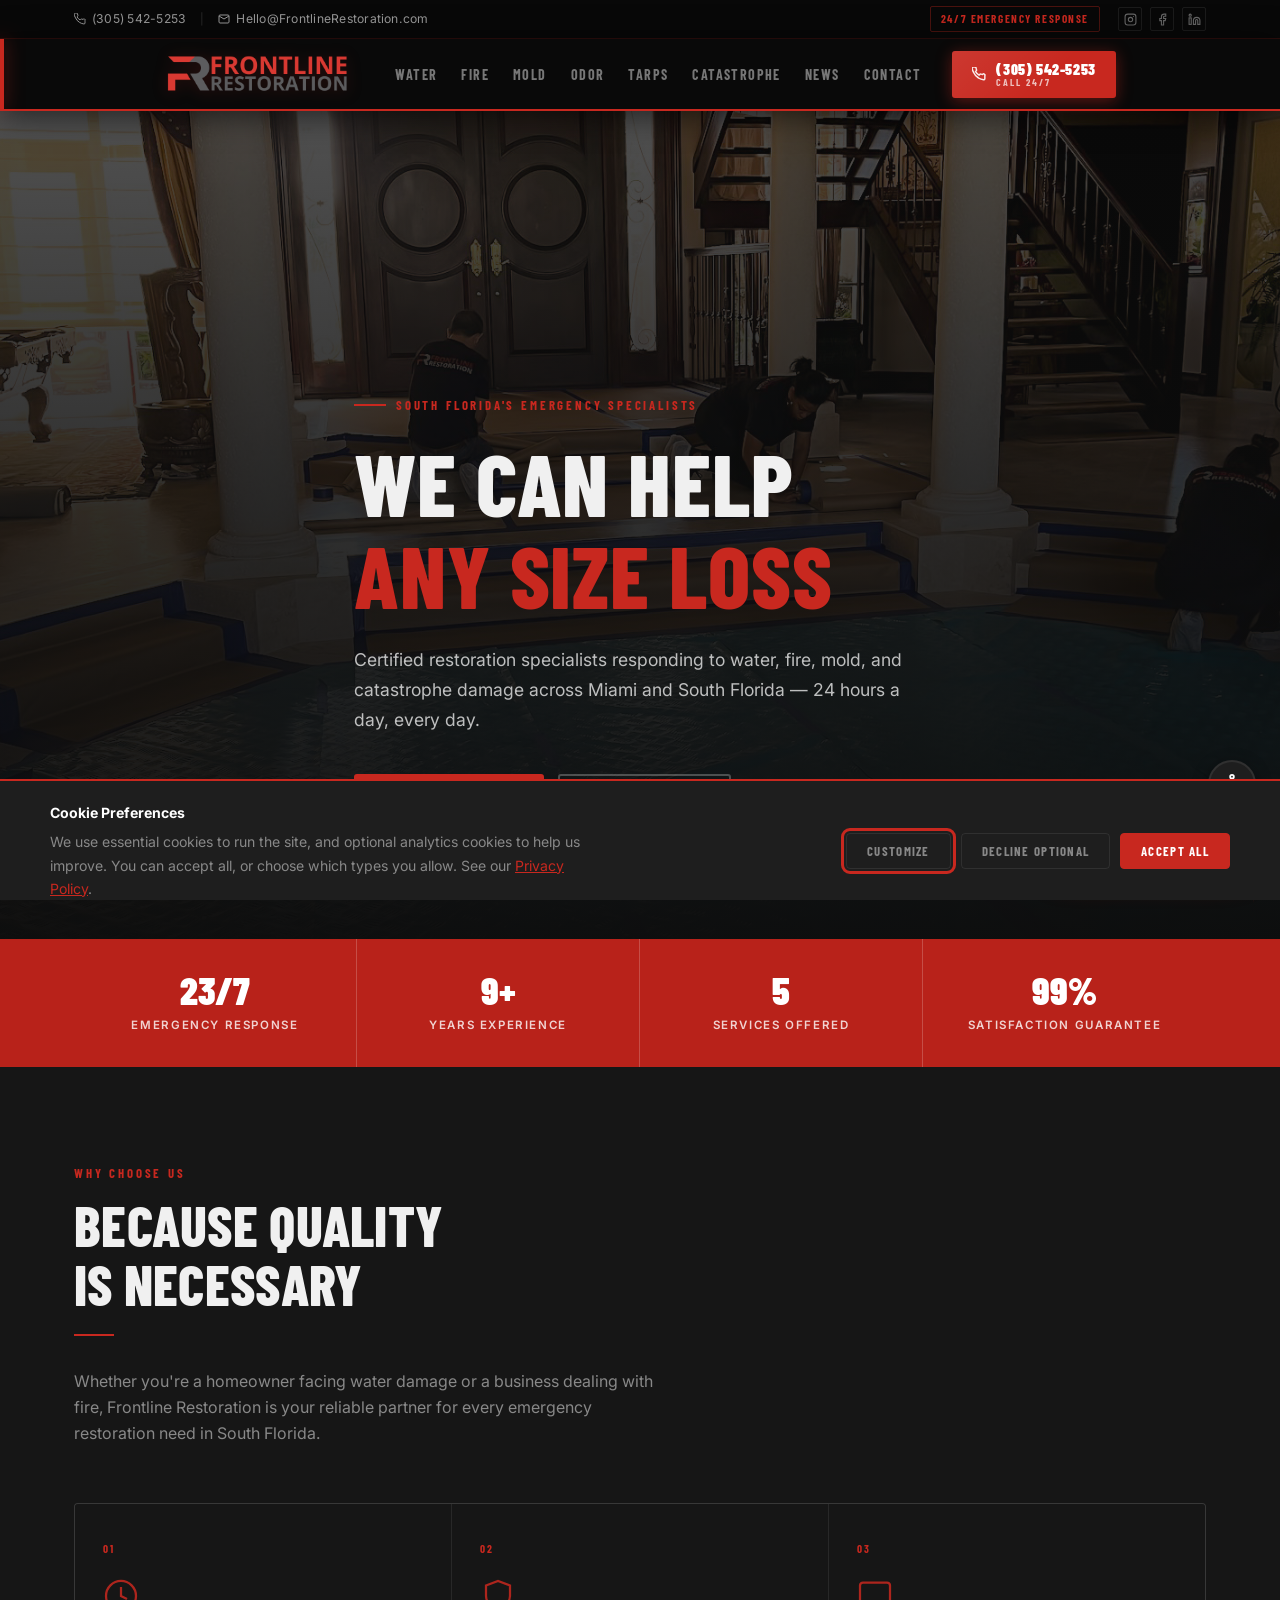
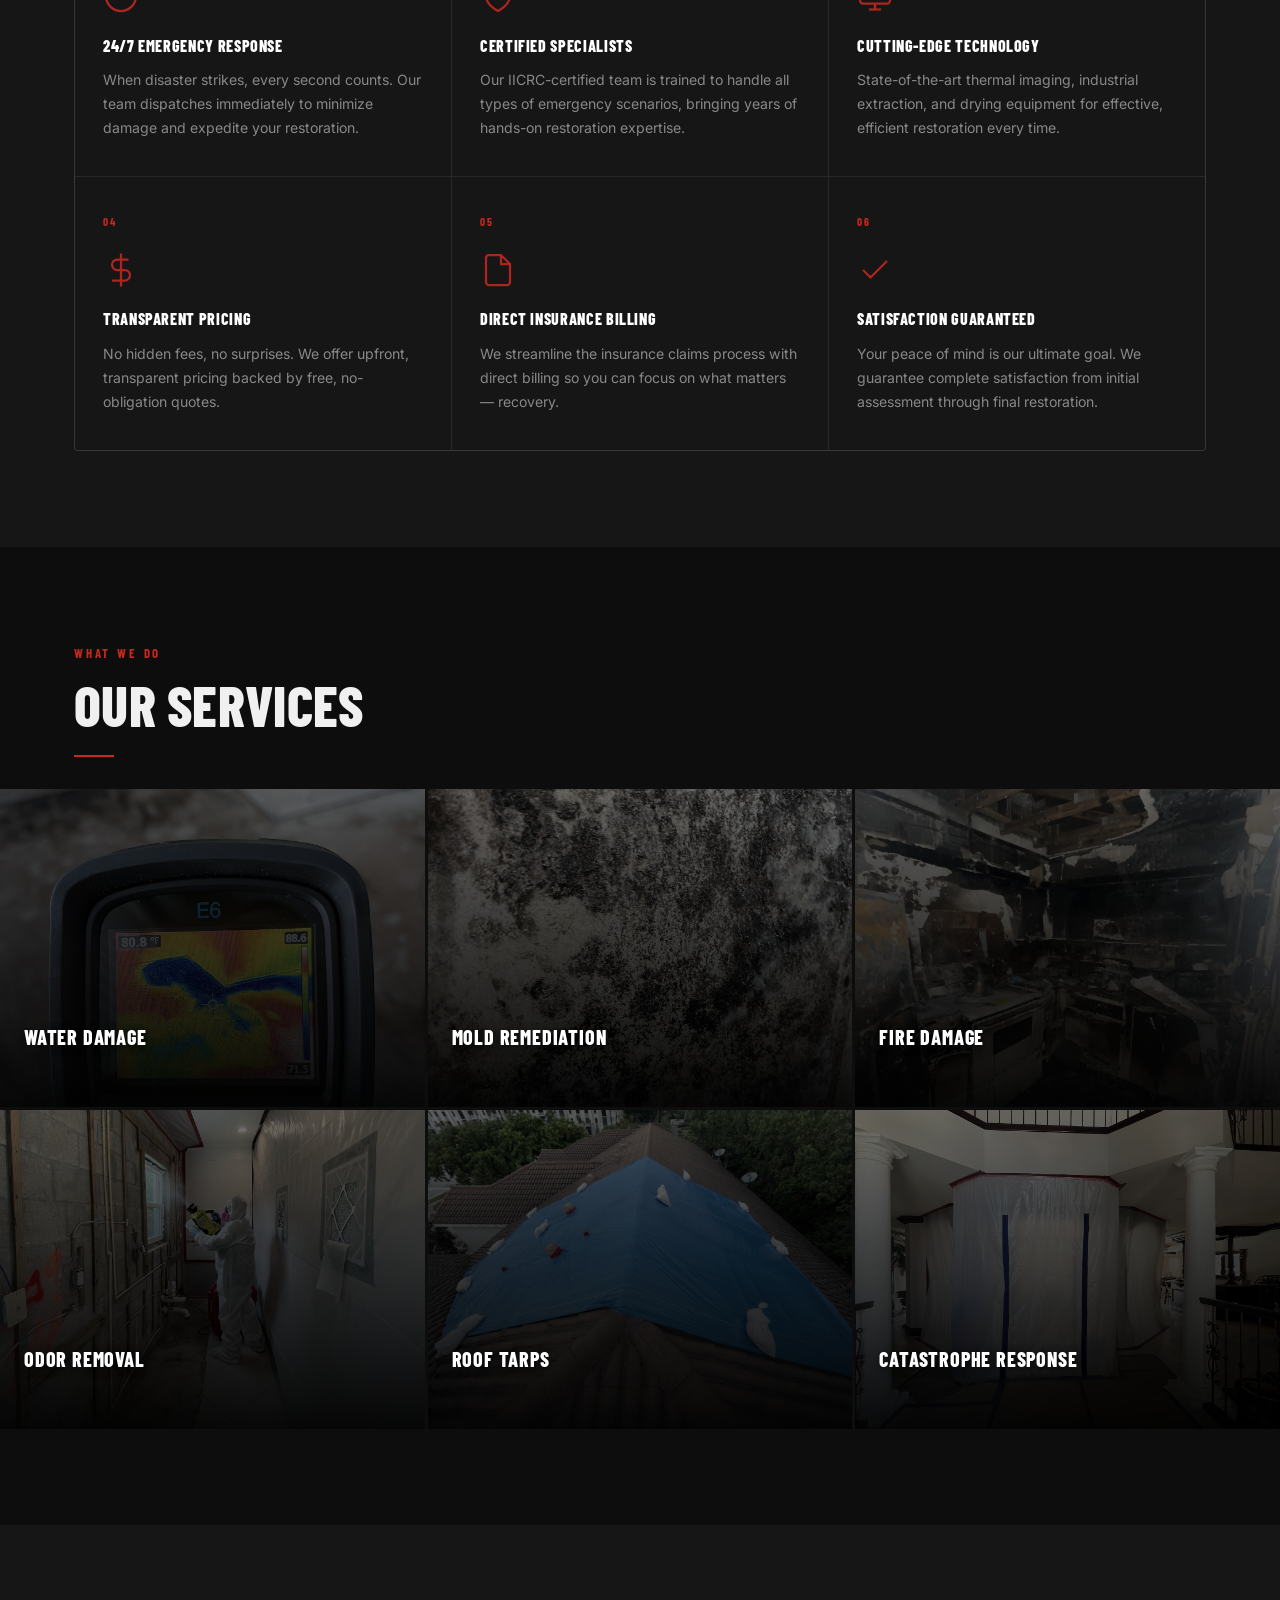
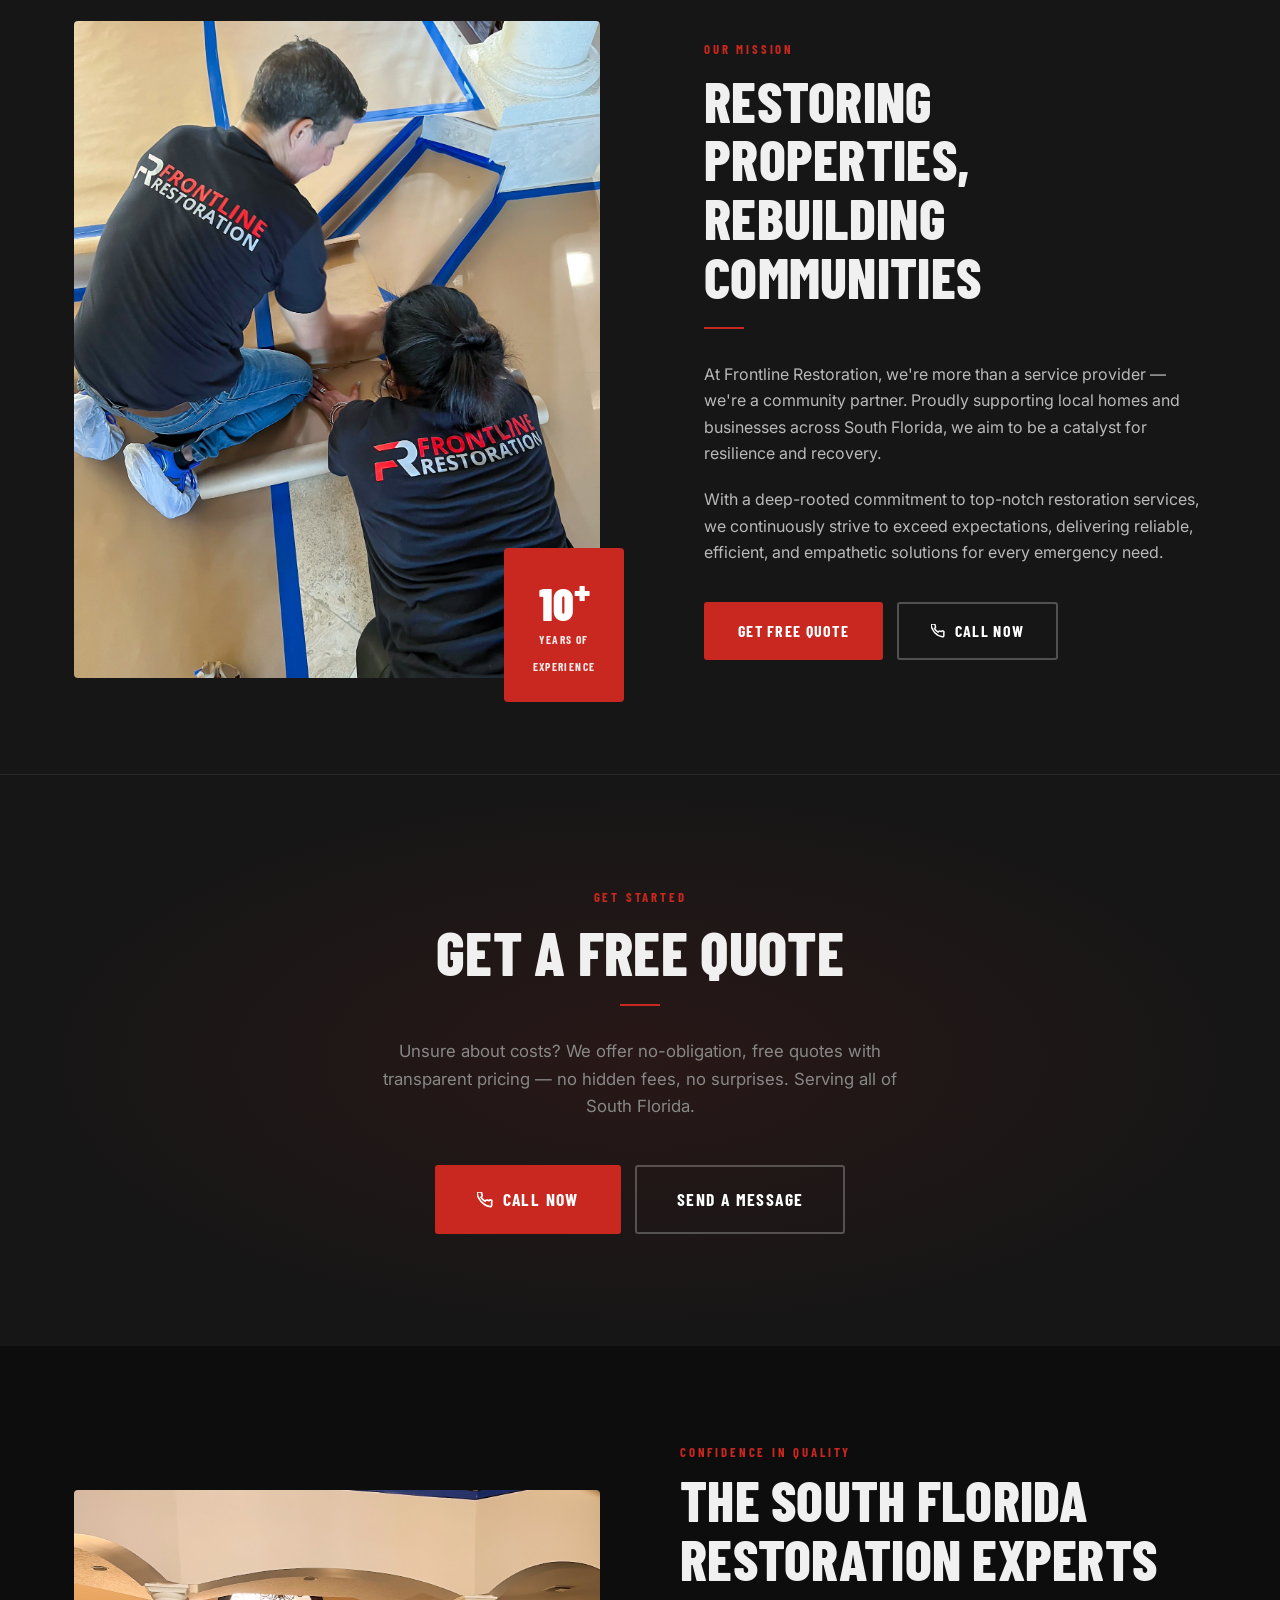
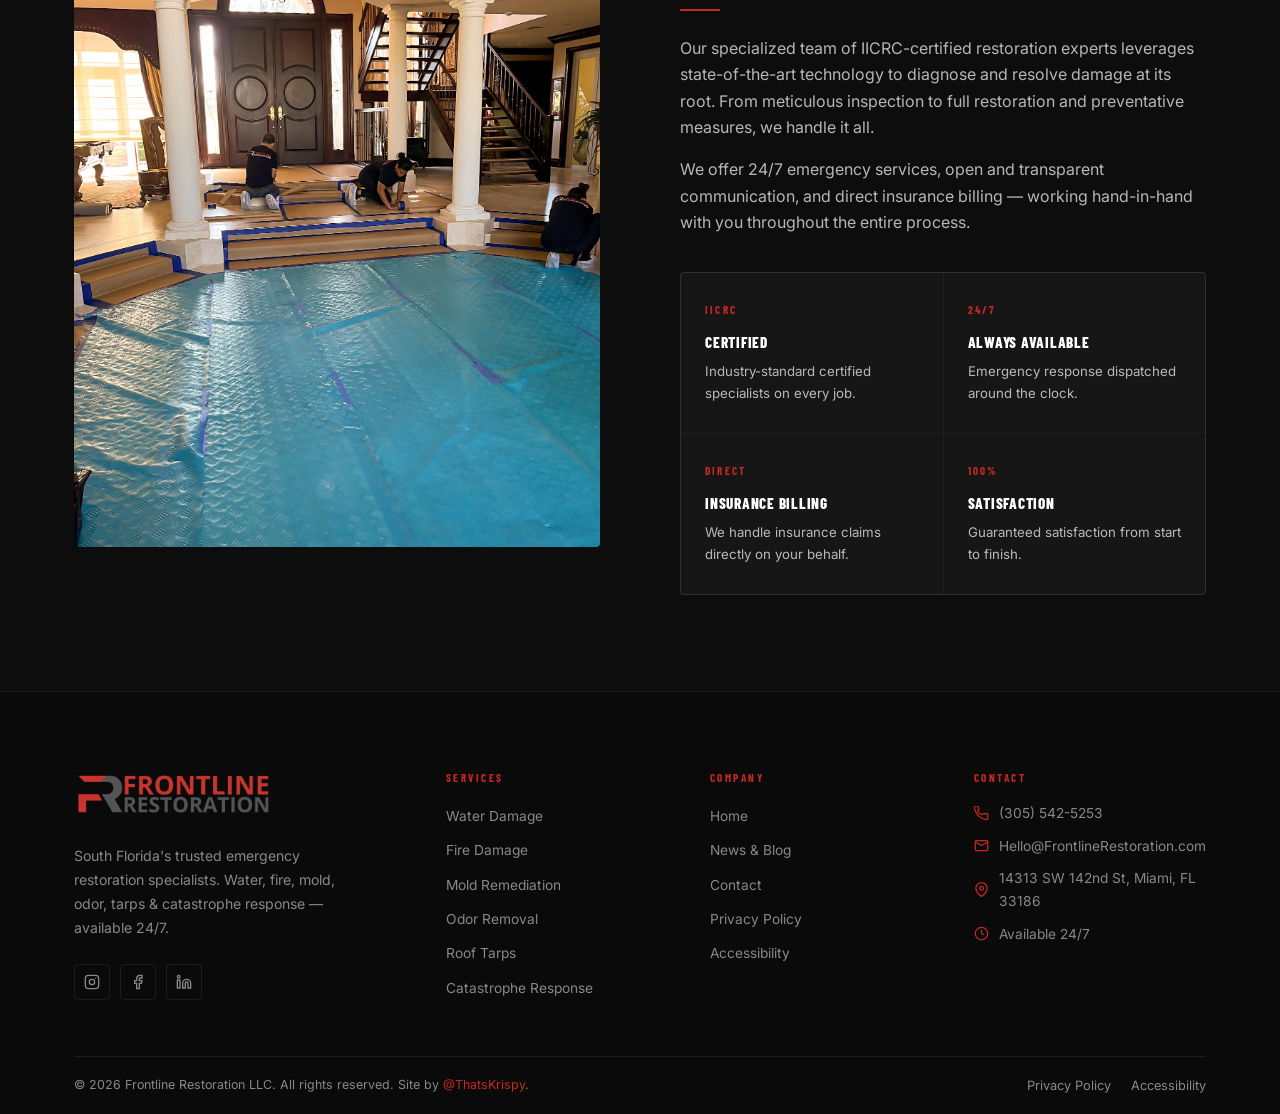
==== commit 7ab04ef4: "Cache bust: ?v=2 on all CSS/JS refs — force Cloudflare to serve updated mobile fix" ====
--- a/index.html
+++ b/index.html
@@ -12,7 +12,7 @@
   <link rel="canonical" href="https://frontlinerestoration.com/">
   <link rel="icon" type="image/png" sizes="32x32" href="images/favicon-32.png">
   <link rel="apple-touch-icon" href="images/favicon-180.png">
-  <link rel="stylesheet" href="css/style.css">
+  <link rel="stylesheet" href="css/style.css?v=2">
   <script type="application/ld+json">{"@context":"https://schema.org","@type":"LocalBusiness","name":"Frontline Restoration LLC","telephone":"(305) 542-5253","email":"Hello@FrontlineRestoration.com","address":{"@type":"PostalAddress","streetAddress":"14313 SW 142nd St","addressLocality":"Miami","addressRegion":"FL","postalCode":"33186","addressCountry":"US"},"openingHoursSpecification":{"@type":"OpeningHoursSpecification","dayOfWeek":["Monday","Tuesday","Wednesday","Thursday","Friday","Saturday","Sunday"],"opens":"00:00","closes":"23:59"},"url":"https://frontlinerestoration.com","areaServed":"South Florida"}</script>
 </head>
 <body>
@@ -170,7 +170,7 @@
 
 </main>
 <div id="site-footer-inject"></div>
-<script src="js/components.js"></script>
-<script src="js/ada.js"></script>
+<script src="js/components.js?v=2"></script>
+<script src="js/ada.js?v=2"></script>
 </body>
 </html>
--- a/css/style.css
+++ b/css/style.css
@@ -29,13 +29,14 @@
 
 /* ── Reset ── */
 *, *::before, *::after { box-sizing: border-box; margin: 0; padding: 0; }
-html { scroll-behavior: smooth; font-size: 16px; }
+html { scroll-behavior: smooth; font-size: 16px; overflow-x: hidden; }
 body {
   font-family: var(--font-body);
   background: var(--bg);
   color: var(--text);
   line-height: 1.65;
   overflow-x: hidden;
+  width: 100%;
 }
 img { display: block; max-width: 100%; height: auto; }
 a { color: inherit; text-decoration: none; }
@@ -141,110 +142,20 @@
 }
 .btn--lg { padding: 18px 40px; font-size: 1.1rem; }
 
-/* ── Top Bar ── */
-.topbar {
-  background: #0A0A0A;
-  border-bottom: 1px solid var(--border);
-  padding: 9px 0;
-  font-size: 0.82rem;
-}
-.topbar__inner {
-  display: flex;
-  align-items: center;
-  justify-content: space-between;
-  gap: 16px;
-  flex-wrap: wrap;
-}
-.topbar__contact { display: flex; align-items: center; gap: 24px; flex-wrap: wrap; }
-.topbar__item {
-  display: flex; align-items: center; gap: 7px;
-  color: var(--text-muted);
-  transition: color var(--transition);
-}
-.topbar__item:hover, .topbar__item a:hover { color: var(--red); }
-.topbar__item svg { flex-shrink: 0; }
-.topbar__socials { display: flex; gap: 12px; }
-.topbar__socials a {
-  display: flex; align-items: center; justify-content: center;
-  width: 28px; height: 28px;
-  color: var(--text-muted);
-  border: 1px solid var(--border);
-  border-radius: 2px;
-  transition: all var(--transition);
-}
-.topbar__socials a:hover { color: var(--red); border-color: var(--red); }
-
-/* ── Header / Nav ── */
-.site-header {
-  position: sticky; top: 0; z-index: 200;
-  background: rgba(13,13,13,0.97);
-  backdrop-filter: blur(12px);
-  border-bottom: 1px solid var(--border);
-  height: var(--header-h);
-  display: flex; align-items: center;
-}
-.site-header__inner {
-  display: flex; align-items: center;
-  justify-content: space-between;
-  gap: 24px;
-  width: 100%;
-}
-.logo {
-  display: flex; align-items: center; gap: 10px;
-  flex-shrink: 0;
-}
-.logo__mark {
-  display: flex; align-items: center; justify-content: center;
-  width: 40px; height: 40px;
-}
-.logo__text { line-height: 1.1; }
-.logo__primary {
-  font-family: var(--font-display);
-  font-size: 1.35rem;
-  font-weight: 900;
-  letter-spacing: 0.05em;
-  color: var(--white);
-  text-transform: uppercase;
-}
-.logo__primary span { color: var(--red); }
-.logo__secondary {
-  font-family: var(--font-display);
-  font-size: 0.78rem;
-  font-weight: 600;
-  letter-spacing: 0.22em;
-  text-transform: uppercase;
-  color: var(--text-muted);
-}
-
-.nav { display: flex; align-items: center; gap: 4px; }
-.nav__link {
-  font-family: var(--font-display);
-  font-size: 0.88rem;
-  font-weight: 700;
-  letter-spacing: 0.1em;
-  text-transform: uppercase;
-  color: var(--text-muted);
-  padding: 8px 12px;
-  border-radius: var(--radius);
-  transition: all var(--transition);
-  white-space: nowrap;
-}
-.nav__link:hover, .nav__link.active { color: var(--white); }
-.nav__link.active { color: var(--red); }
-.nav__cta {
-  margin-left: 12px;
-  padding: 9px 20px;
-  font-size: 0.85rem;
-}
-
-/* Mobile nav toggle */
+
+
+/* ── Mobile nav toggle ── */
 .nav-toggle {
   display: none;
   flex-direction: column;
   gap: 5px;
-  padding: 6px;
+  padding: 8px;
   border-radius: var(--radius);
   z-index: 201;
+  background: none;
+  border: none;
+  cursor: pointer;
+  flex-shrink: 0;
 }
 .nav-toggle span {
   display: block; width: 24px; height: 2px;
@@ -260,13 +171,15 @@
 .mobile-menu {
   display: none;
   position: fixed;
-  top: 0; left: 0; right: 0; bottom: 0;
+  top: var(--header-h); /* sits flush under sticky header */
+  left: 0; right: 0; bottom: 0;
   background: var(--bg);
   z-index: 199;
-  padding: calc(var(--header-h) + 72px) 24px 40px;
+  padding: 24px 24px 48px;
   flex-direction: column;
-  gap: 8px;
+  gap: 0;
   overflow-y: auto;
+  -webkit-overflow-scrolling: touch;
 }
 .mobile-menu.open { display: flex; }
 .mobile-menu__link {
@@ -275,27 +188,29 @@
   font-weight: 800;
   letter-spacing: 0.06em;
   text-transform: uppercase;
-  padding: 14px 0;
+  padding: 16px 0;
   border-bottom: 1px solid var(--border);
   color: var(--text);
   transition: color var(--transition);
 }
-.mobile-menu__link:hover, .mobile-menu__link.active { color: var(--red); }
+.mobile-menu__link:hover,
+.mobile-menu__link.active { color: var(--red); }
 .mobile-menu__cta {
-  margin-top: 32px;
+  margin-top: 36px;
   display: flex; flex-direction: column; gap: 12px;
 }
 .mobile-menu__info {
   margin-top: 40px;
   display: flex; flex-direction: column; gap: 8px;
+  padding-top: 24px;
+  border-top: 1px solid var(--border);
 }
 .mobile-menu__info a { color: var(--text-muted); font-size: 0.9rem; }
 
 /* ── Emergency Sticky CTA ── */
 .emergency-cta {
   position: fixed;
-  bottom: 24px;
-  right: 24px;
+  bottom: 24px; right: 24px;
   z-index: 300;
   display: flex;
   flex-direction: column;
@@ -1069,6 +984,244 @@
 }
 
 /* ── Responsive ── */
+
+/* ══════════════════════════════════════════════
+   HEADER — remixed
+══════════════════════════════════════════════ */
+
+/* Topbar: tight utility strip */
+.topbar {
+  background: #080808;
+  border-bottom: 1px solid rgba(200,40,31,0.2);
+  padding: 6px 0;
+  font-size: 0.76rem;
+}
+.topbar__inner {
+  display: flex;
+  align-items: center;
+  justify-content: space-between;
+  gap: 16px;
+}
+.topbar__contact {
+  display: flex;
+  align-items: center;
+  gap: 14px;
+}
+.topbar__sep {
+  color: rgba(255,255,255,0.15);
+  font-size: 0.7rem;
+}
+.topbar__item {
+  display: flex;
+  align-items: center;
+  gap: 6px;
+  color: #999;
+  letter-spacing: 0.02em;
+  transition: color var(--transition);
+}
+.topbar__item:hover { color: var(--white); }
+.topbar__right {
+  display: flex;
+  align-items: center;
+  gap: 18px;
+}
+.topbar__badge {
+  font-family: var(--font-display);
+  font-size: 0.7rem;
+  font-weight: 700;
+  letter-spacing: 0.14em;
+  text-transform: uppercase;
+  color: var(--red);
+  padding: 3px 10px;
+  border: 1px solid rgba(200,40,31,0.35);
+  border-radius: 2px;
+}
+.topbar__socials {
+  display: flex;
+  gap: 8px;
+}
+.topbar__socials a {
+  display: flex;
+  align-items: center;
+  justify-content: center;
+  width: 24px;
+  height: 24px;
+  color: #666;
+  border: 1px solid rgba(255,255,255,0.08);
+  border-radius: 2px;
+  transition: all var(--transition);
+}
+.topbar__socials a:hover {
+  color: var(--white);
+  border-color: rgba(255,255,255,0.25);
+}
+
+/* Main header */
+.site-header {
+  position: sticky;
+  top: 0;
+  z-index: 200;
+  background: rgba(10,10,10,0.98);
+  backdrop-filter: blur(16px);
+  border-bottom: 2px solid var(--red);
+  height: var(--header-h);
+  display: flex;
+  align-items: center;
+  box-shadow: 0 4px 32px rgba(0,0,0,0.6);
+  /* contain the absolute accent bar */
+  position: sticky;
+  isolation: isolate;
+}
+
+/* Left red accent bar */
+.header__accent {
+  position: absolute;
+  left: 0; top: 0; bottom: 0;
+  width: 4px;
+  background: var(--red);
+  box-shadow: 0 0 18px rgba(200,40,31,0.7);
+}
+
+.site-header__inner {
+  display: flex;
+  align-items: center;
+  justify-content: space-between;
+  gap: 32px;
+  width: 100%;
+  padding: 0 8px;
+}
+
+/* Logo — full horizontal image only */
+.logo {
+  flex-shrink: 0;
+  display: block;
+  line-height: 0;
+}
+.logo__img {
+  height: 42px;
+  width: auto;
+  object-fit: contain;
+  display: block;
+  transition: opacity 0.2s ease, filter 0.2s ease;
+  filter: drop-shadow(0 2px 8px rgba(200,40,31,0.2));
+}
+.logo:hover .logo__img {
+  opacity: 0.88;
+  filter: drop-shadow(0 3px 14px rgba(200,40,31,0.45));
+}
+
+/* Nav */
+.nav {
+  display: flex;
+  align-items: center;
+  gap: 2px;
+  flex: 1;
+  justify-content: flex-end;
+}
+.nav__link {
+  font-family: var(--font-display);
+  font-size: 0.88rem;
+  font-weight: 700;
+  letter-spacing: 0.1em;
+  text-transform: uppercase;
+  color: #777;
+  padding: 8px 11px;
+  border-radius: 3px;
+  transition: all var(--transition);
+  white-space: nowrap;
+  position: relative;
+}
+.nav__link:hover {
+  color: var(--white);
+  background: rgba(255,255,255,0.05);
+}
+.nav__link.active {
+  color: var(--white);
+}
+.nav__link.active::after {
+  content: '';
+  position: absolute;
+  bottom: 2px;
+  left: 8px;
+  right: 8px;
+  height: 2px;
+  background: var(--red);
+  border-radius: 1px;
+  box-shadow: 0 0 6px rgba(200,40,31,0.6);
+}
+
+/* CTA — phone pill, aggressive */
+.nav__cta-wrap {
+  display: flex;
+  align-items: center;
+  gap: 10px;
+  margin-left: 18px;
+  padding: 10px 20px;
+  background: var(--red);
+  border-radius: 3px;
+  white-space: nowrap;
+  position: relative;
+  overflow: hidden;
+  flex-shrink: 0;
+  box-shadow: 0 3px 16px rgba(200,40,31,0.45);
+  transition: all 0.2s ease;
+}
+.nav__cta-wrap::before {
+  content: '';
+  position: absolute;
+  inset: 0;
+  background: linear-gradient(135deg, rgba(255,255,255,0.08) 0%, transparent 60%);
+}
+.nav__cta-wrap:hover {
+  background: #d92d23;
+  box-shadow: 0 6px 24px rgba(200,40,31,0.65);
+  transform: translateY(-1px);
+}
+.nav__cta-wrap svg {
+  color: rgba(255,255,255,0.9);
+  flex-shrink: 0;
+}
+.nav__cta-text {
+  display: flex;
+  flex-direction: column;
+  line-height: 1.1;
+}
+.nav__cta-text strong {
+  font-family: var(--font-display);
+  font-size: 0.95rem;
+  font-weight: 900;
+  letter-spacing: 0.04em;
+  color: var(--white);
+}
+.nav__cta-text small {
+  font-family: var(--font-display);
+  font-size: 0.62rem;
+  font-weight: 700;
+  letter-spacing: 0.2em;
+  color: rgba(255,255,255,0.7);
+  text-transform: uppercase;
+}
+.nav__cta-pulse {
+  display: none;
+}
+
+/* Footer logo */
+.footer__logo-link {
+  display: inline-block;
+  line-height: 0;
+}
+.footer__logo-link img {
+  width: 200px;
+  height: auto;
+  object-fit: contain;
+  opacity: 0.92;
+  transition: opacity 0.2s ease;
+}
+.footer__logo-link:hover img {
+  opacity: 1;
+}
+
+
 @media (max-width: 1024px) {
   .why-grid { grid-template-columns: repeat(2, 1fr); }
   .services-grid { grid-template-columns: repeat(2, 1fr); }
@@ -1089,31 +1242,100 @@
 }
 
 @media (max-width: 768px) {
-  :root { --header-h: 64px; }
-  .nav { display: none; }
-  .nav-toggle { display: flex; }
-  .why-grid { grid-template-columns: 1fr; }
+  :root { --header-h: 60px; }
+
+  /* === TOPBAR — hide entirely on mobile === */
+  .topbar { display: none; }
+
+  /* === HEADER — clean single row: logo | burger === */
+  .header__accent  { display: none; }
+  .site-header {
+    height: var(--header-h);
+    position: sticky;
+    top: 0;
+  }
+  .site-header__inner {
+    display: flex;
+    align-items: center;
+    justify-content: space-between;
+    gap: 0;
+    padding: 0 16px;
+    width: 100%;
+  }
+  .logo__img { height: 34px; width: auto; }
+
+  /* Desktop nav + CTA pill — completely hidden */
+  .nav        { display: none !important; }
+  .nav__cta-wrap { display: none !important; }
+
+  /* Burger — visible */
+  .nav-toggle {
+    display: flex;
+    flex-shrink: 0;
+    margin-left: auto;
+  }
+
+  /* === MOBILE MENU === */
+  .mobile-menu {
+    top: var(--header-h);
+    padding: 24px 20px 48px;
+  }
+  .mobile-menu__link  { font-size: 1.3rem; padding: 13px 0; }
+  .mobile-menu__cta   { margin-top: 24px; gap: 12px; }
+  .mobile-menu__cta .btn { width: 100%; text-align: center; justify-content: center; font-size: 1rem; }
+
+  /* === HERO === */
+  .hero { min-height: 100svh; align-items: flex-end; }
+  .hero__content { padding: 48px 0 80px; }
+  .hero__h1 { font-size: clamp(2.2rem, 10vw, 3.8rem); }
+  .hero__desc { font-size: 1rem; margin-bottom: 32px; }
+  .hero__actions { flex-direction: column; gap: 10px; }
+  .hero__actions .btn { width: 100%; text-align: center; justify-content: center; }
+  .hero__scroll { display: none; }
+
+  /* === STATS BAR === */
+  .stats-bar__inner { grid-template-columns: 1fr 1fr; }
+  .stat { padding: 20px 12px; }
+  .stat__number { font-size: 1.8rem; }
+
+  /* === SECTIONS === */
+  .section { padding: 56px 0; }
+  .why-grid      { grid-template-columns: 1fr; }
   .services-grid { grid-template-columns: 1fr; }
-  .form__row { grid-template-columns: 1fr; }
-  .footer__grid { grid-template-columns: 1fr; }
-  .stats-bar__inner { grid-template-columns: repeat(2, 1fr); }
-  .feature-grid { grid-template-columns: 1fr 1fr; }
-  .section { padding: 64px 0; }
-  .photo-slider__slide { flex: 0 0 calc(50% - 2px); }
-  .cta-band__inner { flex-direction: column; text-align: center; }
+  .feature-grid  { grid-template-columns: 1fr; }
+  .form__row     { grid-template-columns: 1fr; }
+  .footer__grid  { grid-template-columns: 1fr; }
+  .news-grid     { grid-template-columns: 1fr; }
+  .cta-band__inner   { flex-direction: column; text-align: center; }
   .cta-band__actions { justify-content: center; }
-  .news-grid { grid-template-columns: 1fr; }
-  .emergency-cta__btn span { display: none; }
-  .emergency-cta__btn { border-radius: 50%; width: 58px; height: 58px; padding: 0; justify-content: center; }
-  .topbar__contact .topbar__item:last-child { display: none; }
+  .photo-slider__slide { flex: 0 0 calc(85% - 2px); }
+
+  /* Emergency float btn */
+  .emergency-cta__btn span  { display: none; }
+  .emergency-cta__btn { border-radius: 50%; width: 54px; height: 54px; padding: 0; justify-content: center; }
+
+  /* Tap targets */
+  .mobile-menu__link { min-height: 48px; display: flex; align-items: center; }
+  input, textarea, select { font-size: 16px !important; }
 }
 
 @media (max-width: 480px) {
-  .hero { min-height: 100svh; }
-  .hero__actions { flex-direction: column; }
-  .feature-grid { grid-template-columns: 1fr; }
+  :root { --header-h: 56px; }
+
+  .container { padding: 0 16px; }
+  .site-header__inner { padding: 0 14px; }
+  .logo__img { height: 30px; }
+
+  .hero__content { padding: 40px 0 72px; }
   .stats-bar__inner { grid-template-columns: 1fr 1fr; }
-  .photo-slider__slide { flex: 0 0 calc(85% - 2px); }
+  .photo-slider__slide { flex: 0 0 calc(88% - 2px); }
+  .section { padding: 48px 0; }
+}
+
+@media (max-width: 360px) {
+  :root { --header-h: 52px; }
+  .logo__img { height: 26px; }
+  .site-header__inner { padding: 0 12px; }
 }
 
 /* ══════════════════════════════════════════════
@@ -1300,32 +1522,7 @@
   #ada-panel { right: 16px; bottom: 146px; width: calc(100vw - 32px); max-width: 280px; }
 }
 
-/* ══════════════════════════════════════════════
-   LOGO REFRESH — image-only, no text, larger
-══════════════════════════════════════════════ */
-
-/* Remove text from header logo, show only the mark — larger */
-.logo__text { display: none; }
-.logo__mark {
-  width: 56px;
-  height: 56px;
-}
-.logo__mark img {
-  width: 56px;
-  height: 56px;
-  object-fit: contain;
-}
-
-/* Give the logo link a bit more breathing room */
-.logo {
-  padding: 4px 0;
-}
-
-/* Topbar logo (if shown anywhere) — hide text version */
-.footer__brand > a img {
-  width: 56px;
-  height: 56px;
-}
+
 
 /* Stat bar uses brand red, slightly darker now */
 .stats-bar {
@@ -1344,3 +1541,150 @@
 .emergency-cta__btn:hover {
   box-shadow: 0 10px 32px rgba(200,40,31,0.55);
 }
+
+/* ══════════════════════════════════════════════
+   LOOK & FEEL POLISH
+══════════════════════════════════════════════ */
+
+/* ── Why cards: tighter, more premium ── */
+.why-card {
+  padding: 36px 28px;
+}
+.why-card h3 {
+  font-size: 1rem;
+  letter-spacing: 0.04em;
+}
+.why-card__icon {
+  width: 36px;
+  height: 36px;
+  margin-bottom: 16px;
+  opacity: 0.85;
+}
+
+/* ── Feature cards: consistent sizing ── */
+.feature-card {
+  padding: 28px 24px;
+}
+.feature-card h4 {
+  letter-spacing: 0.05em;
+  margin-bottom: 10px;
+}
+
+/* ── Service cards: better hover ── */
+.service-card__title {
+  font-size: 1.25rem;
+  text-shadow: 0 2px 8px rgba(0,0,0,0.6);
+}
+.service-card__body {
+  background: linear-gradient(to top, rgba(0,0,0,0.92) 0%, rgba(0,0,0,0.4) 60%, transparent 100%);
+  padding: 32px 24px 24px;
+}
+
+/* ── Section headings: sharper ── */
+h2 { letter-spacing: 0.005em; }
+.eyebrow { letter-spacing: 0.22em; }
+.divider { width: 40px; height: 2px; }
+
+/* ── Buttons: slightly more refined ── */
+.btn {
+  letter-spacing: 0.08em;
+  border-radius: 3px;
+}
+.btn--primary {
+  background: var(--red);
+  border-color: var(--red);
+}
+.btn--primary:hover {
+  background: #A01F17;
+  border-color: #A01F17;
+  box-shadow: 0 6px 20px rgba(200,40,31,0.30);
+}
+.btn--outline {
+  border-color: rgba(255,255,255,0.25);
+}
+.btn--outline:hover {
+  border-color: var(--red);
+  background: rgba(200,40,31,0.08);
+  color: var(--white);
+}
+
+/* ── Contact info cards: cleaner ── */
+.contact-info-card {
+  padding: 24px;
+  gap: 16px;
+}
+.contact-info-card__icon {
+  width: 40px;
+  height: 40px;
+  border-radius: 3px;
+}
+.contact-info-card h4 {
+  font-size: 0.72rem;
+  letter-spacing: 0.16em;
+  margin-bottom: 4px;
+}
+
+/* ── Form: cleaner inputs ── */
+.form__input,
+.form__select,
+.form__textarea {
+  border-radius: 3px;
+  padding: 12px 14px;
+  font-size: 0.92rem;
+  background: rgba(255,255,255,0.04);
+  border-color: rgba(255,255,255,0.1);
+}
+.form__input:focus,
+.form__select:focus,
+.form__textarea:focus {
+  background: rgba(255,255,255,0.06);
+  border-color: var(--red);
+}
+.form__label {
+  font-size: 0.72rem;
+  letter-spacing: 0.14em;
+  margin-bottom: 6px;
+}
+
+/* ── Page hero: larger min-height, better text placement ── */
+.page-hero { min-height: 48vh; }
+
+/* ── Process steps: cleaner ── */
+.process-step { padding: 28px 0; }
+.process-step__num {
+  font-size: 1.6rem;
+  opacity: 0.35;
+  min-width: 52px;
+}
+
+/* ── Stats bar: more breathing room ── */
+.stat { padding: 32px 24px; }
+.stat__number { font-size: 2.4rem; margin-bottom: 6px; }
+.stat__label { font-size: 0.72rem; letter-spacing: 0.14em; }
+
+/* ── CTA quote section: stronger presence ── */
+.quote-cta { padding: 112px 0; }
+.quote-cta h2 { font-size: clamp(2.2rem, 5vw, 3.8rem); }
+.quote-cta__desc { font-size: 1.05rem; margin-bottom: 44px; }
+
+/* ── Footer: cleaner ── */
+.footer { padding: 80px 0 0; }
+.footer__col h5 {
+  font-size: 0.7rem;
+  letter-spacing: 0.22em;
+  margin-bottom: 18px;
+}
+.footer__col ul { gap: 8px; }
+.footer__col ul li a { font-size: 0.86rem; }
+.footer__contact-item { font-size: 0.86rem; margin-bottom: 10px; }
+.footer__bottom { padding: 18px 0; }
+.footer__bottom p { font-size: 0.78rem; }
+
+/* ── Mobile refinements (additional) ── */
+@media (max-width: 768px) {
+  .logo__img { height: 32px; }
+  .page-hero { min-height: 42vh; }
+  .quote-cta { padding: 64px 0; }
+  .stat { padding: 20px 12px; }
+  .stat__number { font-size: 1.8rem; }
+}
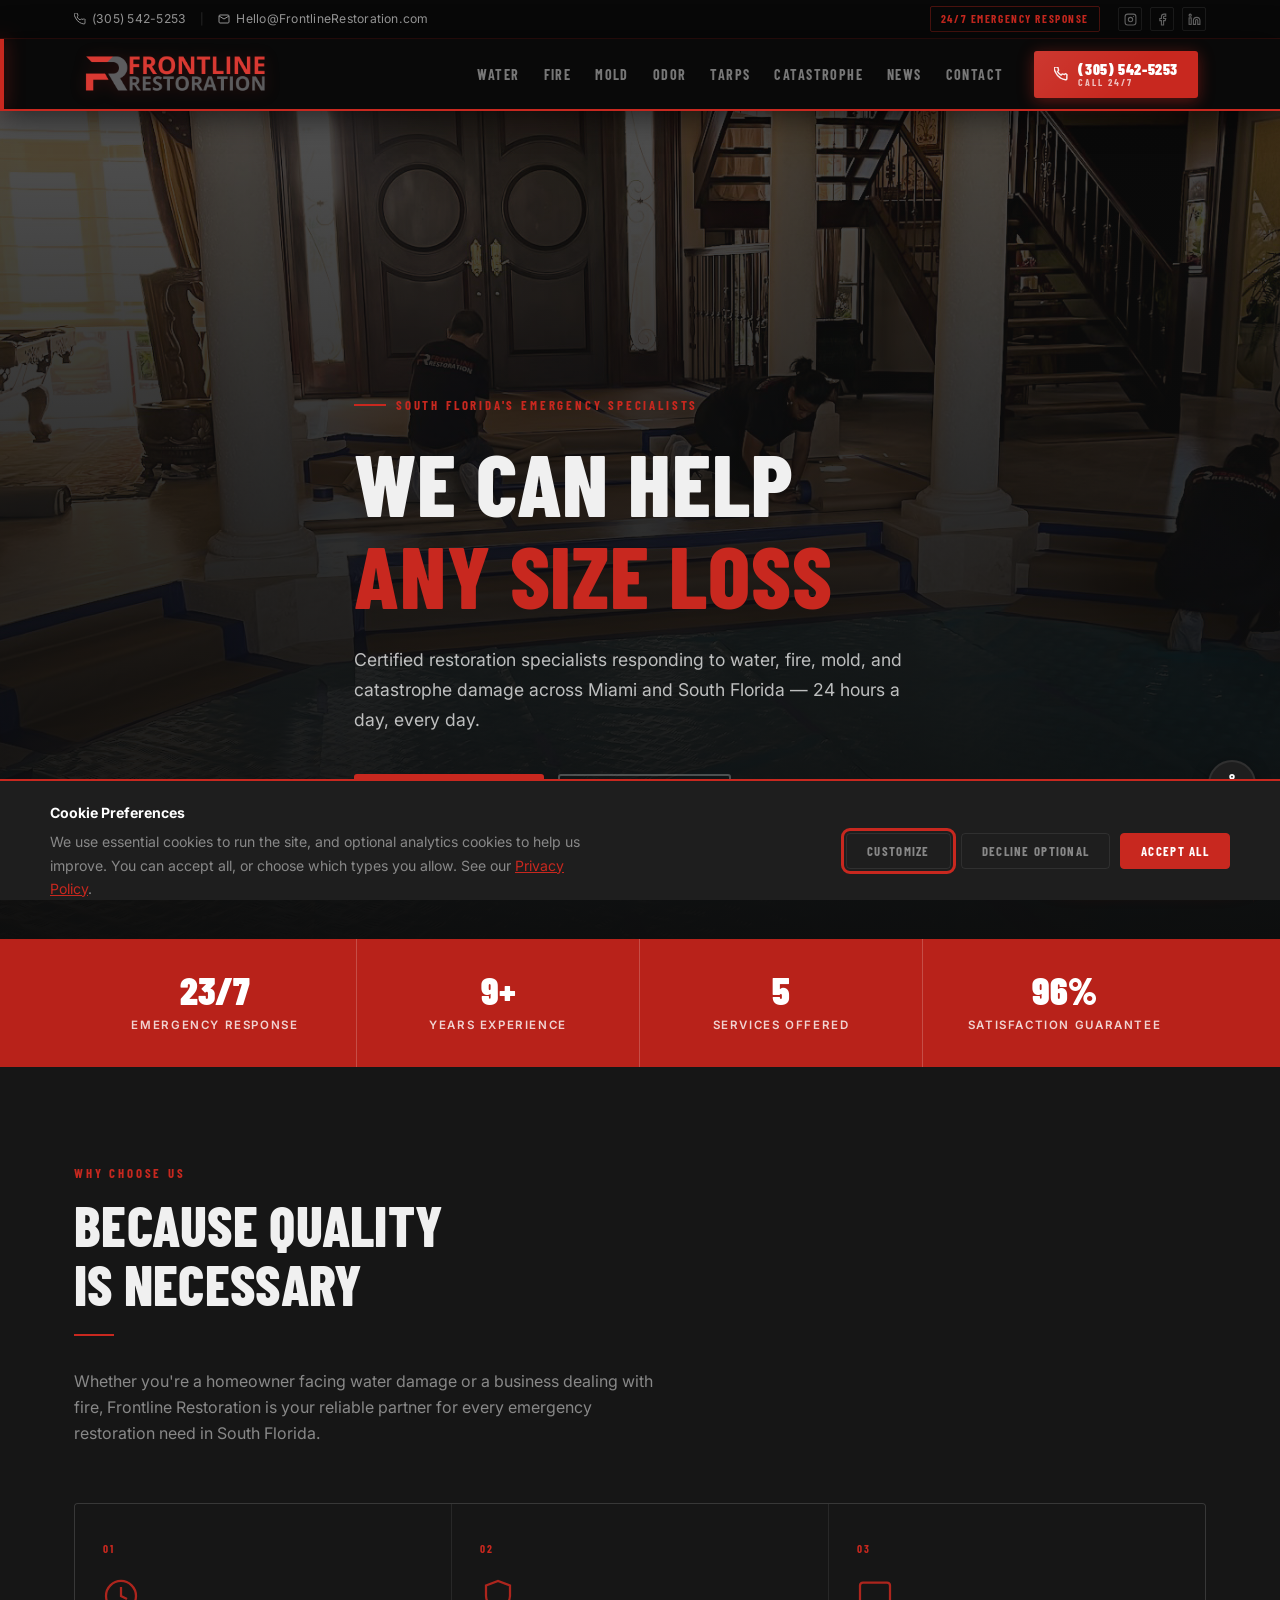
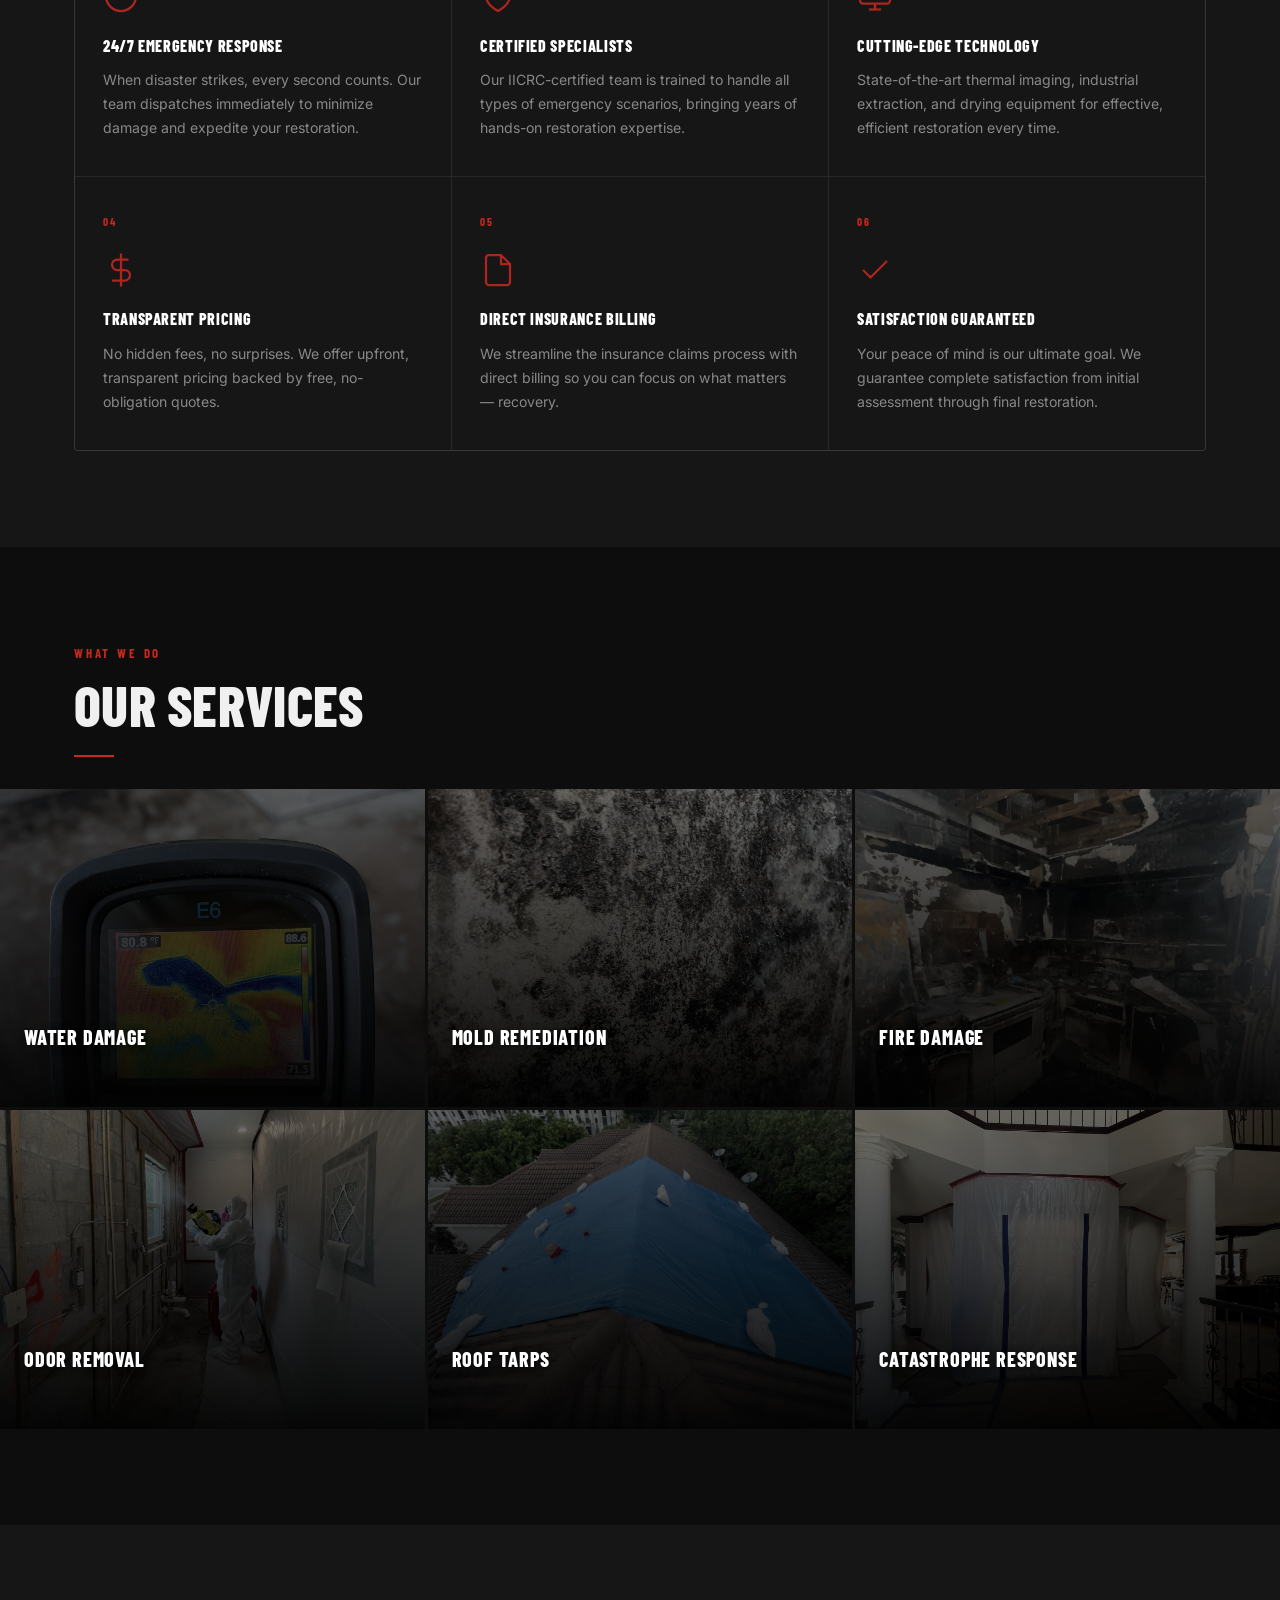
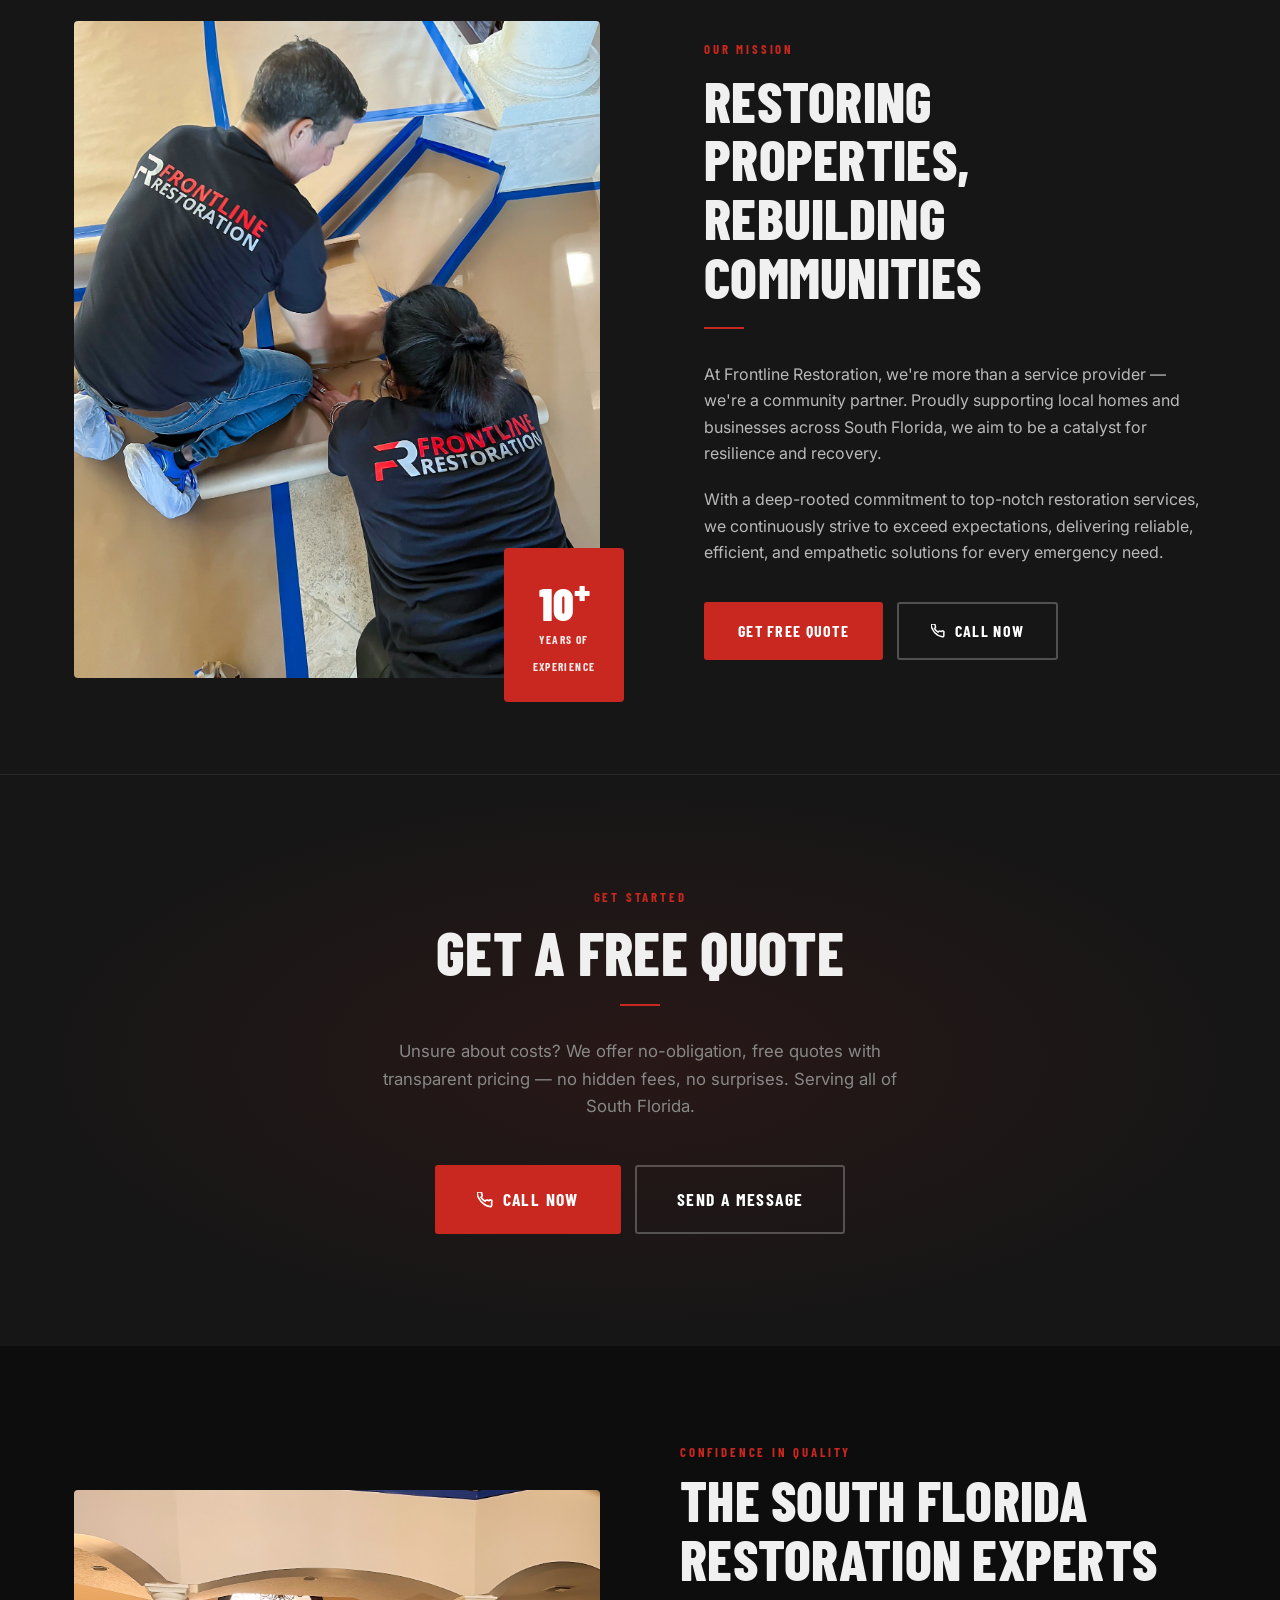
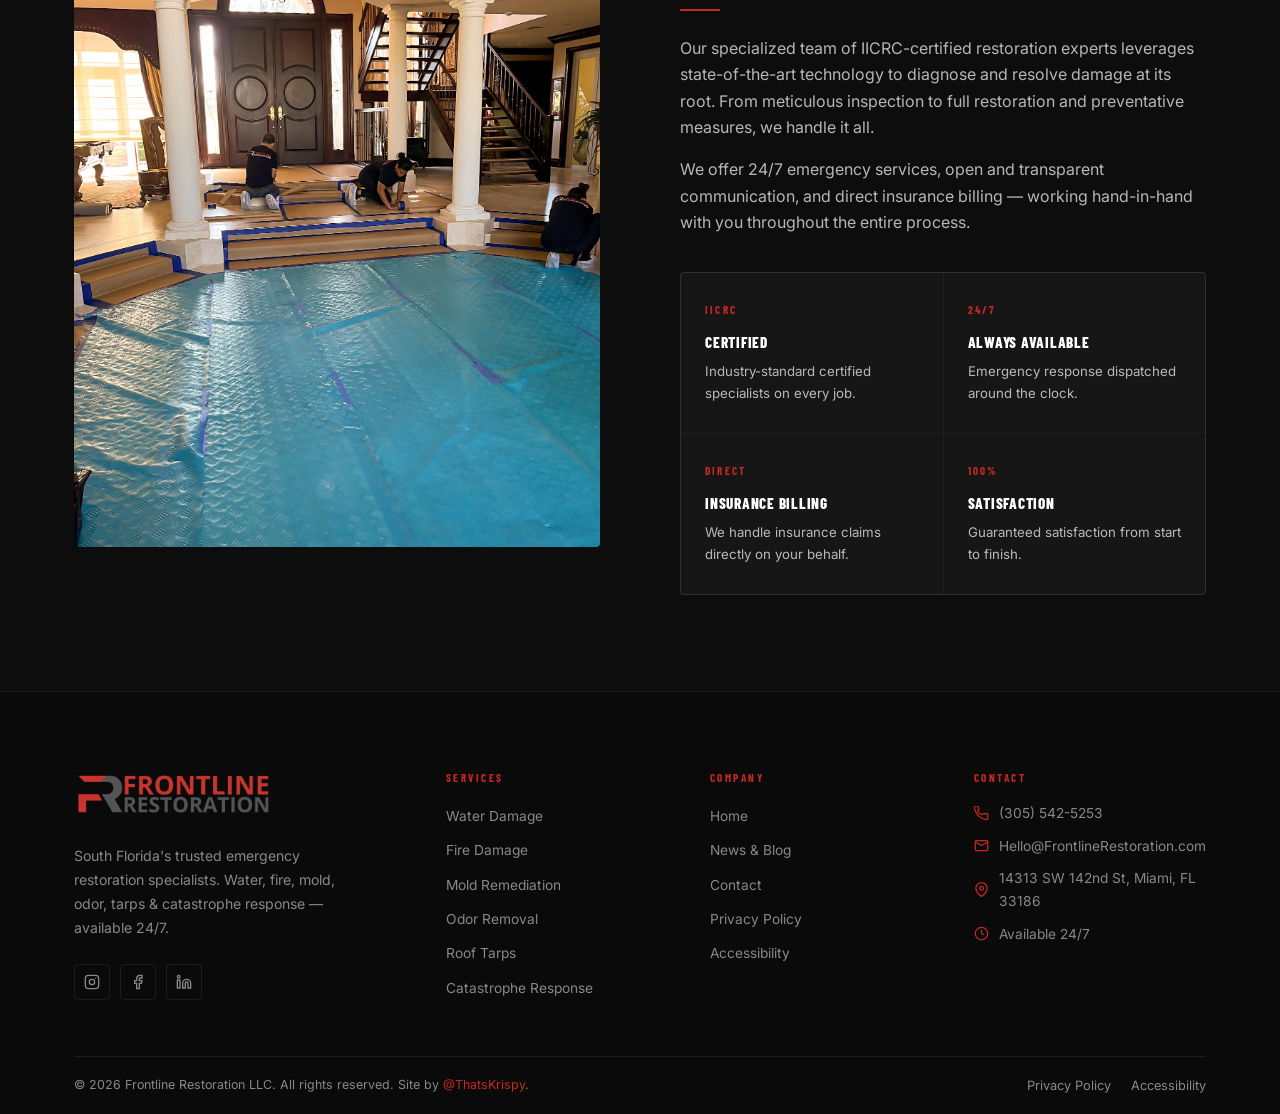
==== commit e4ffb372: "fix: mobile header — hide desktop nav, guarantee full-width, cache bust v3 PROBLEM (from iPhone scre" ====
--- a/index.html
+++ b/index.html
@@ -12,7 +12,7 @@
   <link rel="canonical" href="https://frontlinerestoration.com/">
   <link rel="icon" type="image/png" sizes="32x32" href="images/favicon-32.png">
   <link rel="apple-touch-icon" href="images/favicon-180.png">
-  <link rel="stylesheet" href="css/style.css?v=2">
+  <link rel="stylesheet" href="css/style.css?v=3">
   <script type="application/ld+json">{"@context":"https://schema.org","@type":"LocalBusiness","name":"Frontline Restoration LLC","telephone":"(305) 542-5253","email":"Hello@FrontlineRestoration.com","address":{"@type":"PostalAddress","streetAddress":"14313 SW 142nd St","addressLocality":"Miami","addressRegion":"FL","postalCode":"33186","addressCountry":"US"},"openingHoursSpecification":{"@type":"OpeningHoursSpecification","dayOfWeek":["Monday","Tuesday","Wednesday","Thursday","Friday","Saturday","Sunday"],"opens":"00:00","closes":"23:59"},"url":"https://frontlinerestoration.com","areaServed":"South Florida"}</script>
 </head>
 <body>
@@ -170,7 +170,7 @@
 
 </main>
 <div id="site-footer-inject"></div>
-<script src="js/components.js?v=2"></script>
-<script src="js/ada.js?v=2"></script>
+<script src="js/components.js?v=3"></script>
+<script src="js/ada.js?v=3"></script>
 </body>
 </html>
--- a/css/style.css
+++ b/css/style.css
@@ -1069,8 +1069,15 @@
   align-items: center;
   box-shadow: 0 4px 32px rgba(0,0,0,0.6);
   /* contain the absolute accent bar */
-  position: sticky;
   isolation: isolate;
+  width: 100%;
+}
+
+/* Ensure the container inside the header fills full width */
+.site-header > .container {
+  width: 100%;
+  display: flex;
+  align-items: center;
 }
 
 /* Left red accent bar */
@@ -1244,44 +1251,76 @@
 @media (max-width: 768px) {
   :root { --header-h: 60px; }
 
-  /* === TOPBAR — hide entirely on mobile === */
-  .topbar { display: none; }
-
-  /* === HEADER — clean single row: logo | burger === */
-  .header__accent  { display: none; }
+  /* === TOPBAR — completely gone on mobile === */
+  .topbar { display: none !important; }
+
+  /* === HEADER — single row: logo left | burger right === */
+  .header__accent { display: none; }
+
   .site-header {
-    height: var(--header-h);
     position: sticky;
     top: 0;
+    height: var(--header-h);
+    min-height: var(--header-h);
+    display: flex;
+    align-items: center;
+    width: 100%;
+    overflow: hidden;
   }
+
+  /* Container stretches full width, same height as header */
+  .site-header > .container {
+    width: 100%;
+    height: 100%;
+    padding: 0;
+    display: flex;
+    align-items: center;
+    max-width: 100%;
+  }
+
+  /* Inner row — logo on left, burger on right */
   .site-header__inner {
+    width: 100%;
+    height: 100%;
     display: flex;
     align-items: center;
     justify-content: space-between;
+    flex-wrap: nowrap;
     gap: 0;
     padding: 0 16px;
-    width: 100%;
   }
-  .logo__img { height: 34px; width: auto; }
-
-  /* Desktop nav + CTA pill — completely hidden */
-  .nav        { display: none !important; }
-  .nav__cta-wrap { display: none !important; }
-
-  /* Burger — visible */
+
+  .logo { flex-shrink: 0; }
+  .logo__img { height: 34px; width: auto; max-width: 160px; }
+
+  /* Desktop nav + CTA pill — completely hidden, no space taken */
+  .nav,
+  .nav__link,
+  .nav__cta-wrap { display: none !important; visibility: hidden !important; width: 0 !important; overflow: hidden !important; }
+
+  /* Burger — visible and right-aligned */
   .nav-toggle {
-    display: flex;
+    display: flex !important;
     flex-shrink: 0;
     margin-left: auto;
+    padding: 10px 8px;
   }
 
-  /* === MOBILE MENU === */
+  /* === MOBILE FULLSCREEN MENU === */
   .mobile-menu {
     top: var(--header-h);
-    padding: 24px 20px 48px;
+    padding: 32px 24px 64px;
+    border-top: 1px solid rgba(200,40,31,0.2);
   }
-  .mobile-menu__link  { font-size: 1.3rem; padding: 13px 0; }
-  .mobile-menu__cta   { margin-top: 24px; gap: 12px; }
+  .mobile-menu__link {
+    font-size: 1.5rem;
+    padding: 14px 0;
+    display: flex;
+    align-items: center;
+    min-height: 52px;
+    border-bottom: 1px solid var(--border);
+  }
+  .mobile-menu__cta   { margin-top: 28px; gap: 12px; }
   .mobile-menu__cta .btn { width: 100%; text-align: center; justify-content: center; font-size: 1rem; }
 
   /* === HERO === */
@@ -1323,8 +1362,9 @@
   :root { --header-h: 56px; }
 
   .container { padding: 0 16px; }
+  .site-header > .container { padding: 0; max-width: 100%; }
   .site-header__inner { padding: 0 14px; }
-  .logo__img { height: 30px; }
+  .logo__img { height: 30px; max-width: 140px; }
 
   .hero__content { padding: 40px 0 72px; }
   .stats-bar__inner { grid-template-columns: 1fr 1fr; }
@@ -1334,7 +1374,8 @@
 
 @media (max-width: 360px) {
   :root { --header-h: 52px; }
-  .logo__img { height: 26px; }
+  .logo__img { height: 26px; max-width: 120px; }
+  .site-header > .container { padding: 0; }
   .site-header__inner { padding: 0 12px; }
 }
 
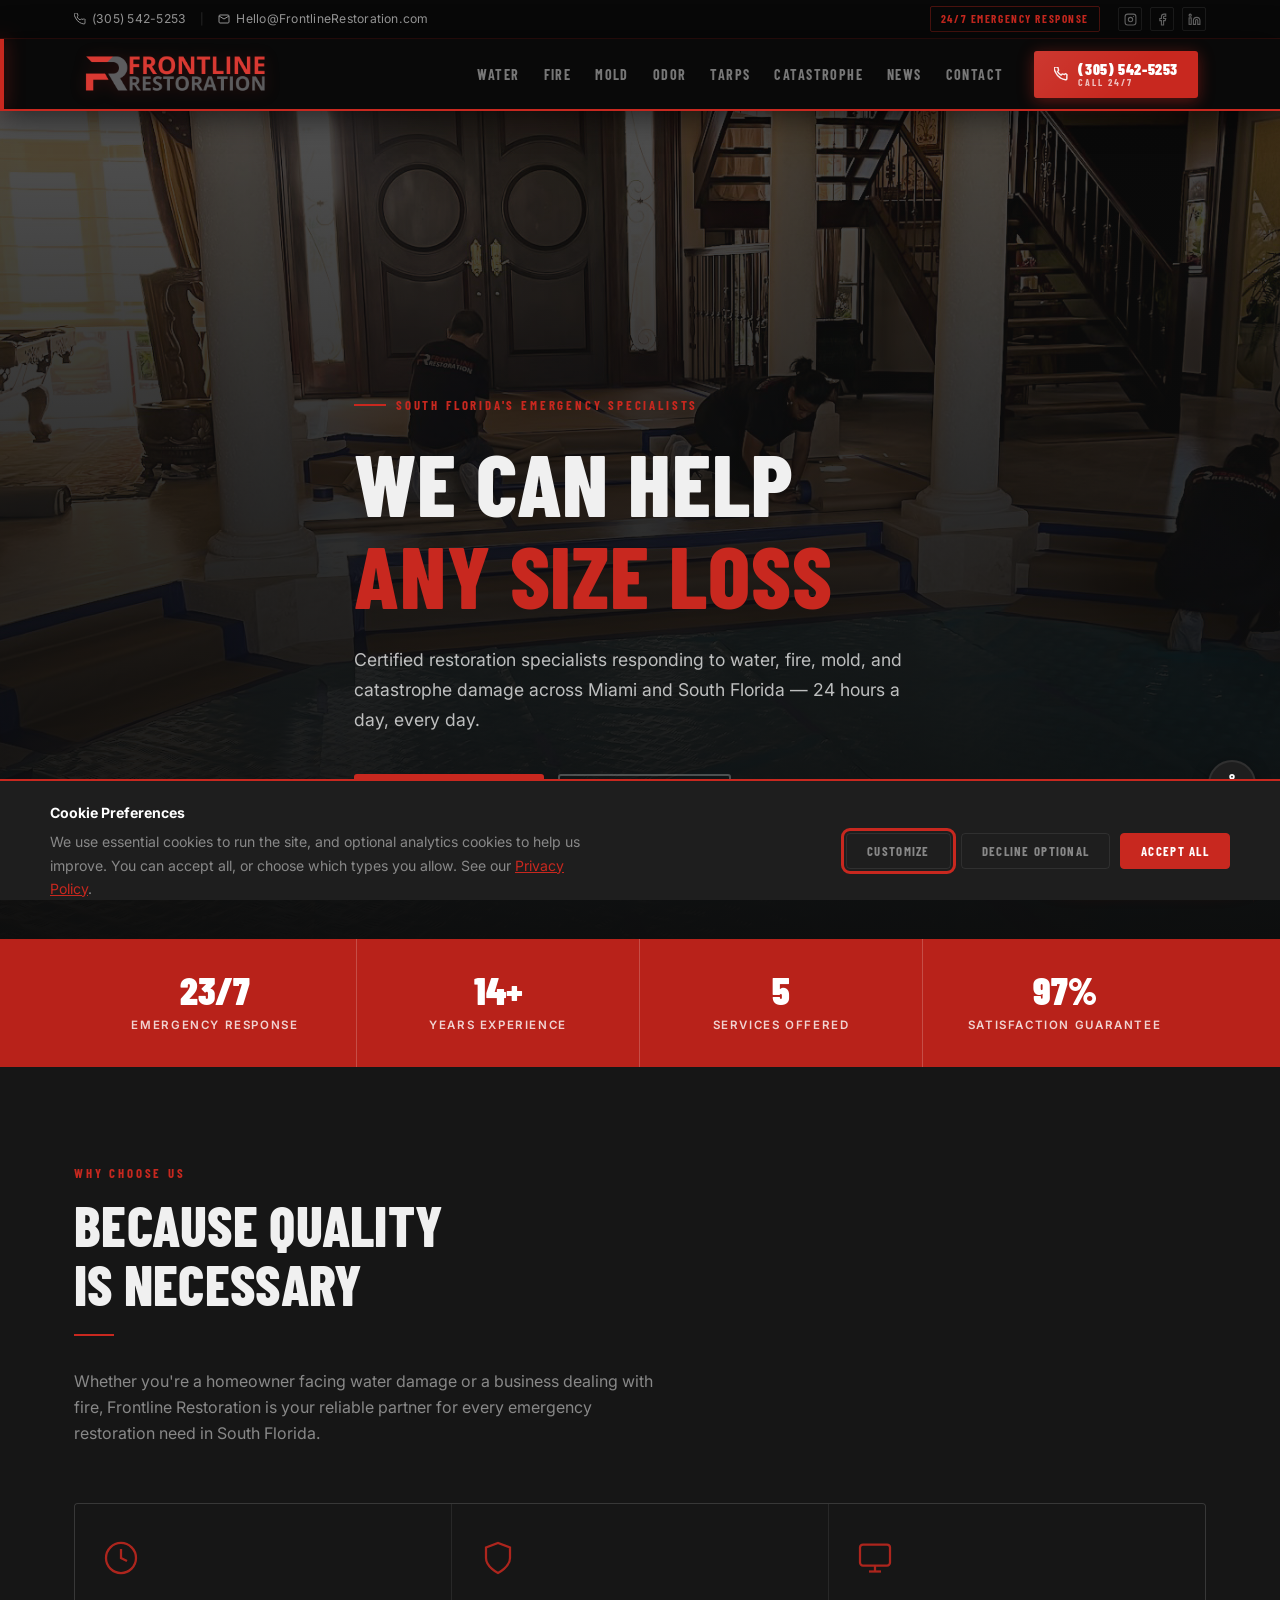
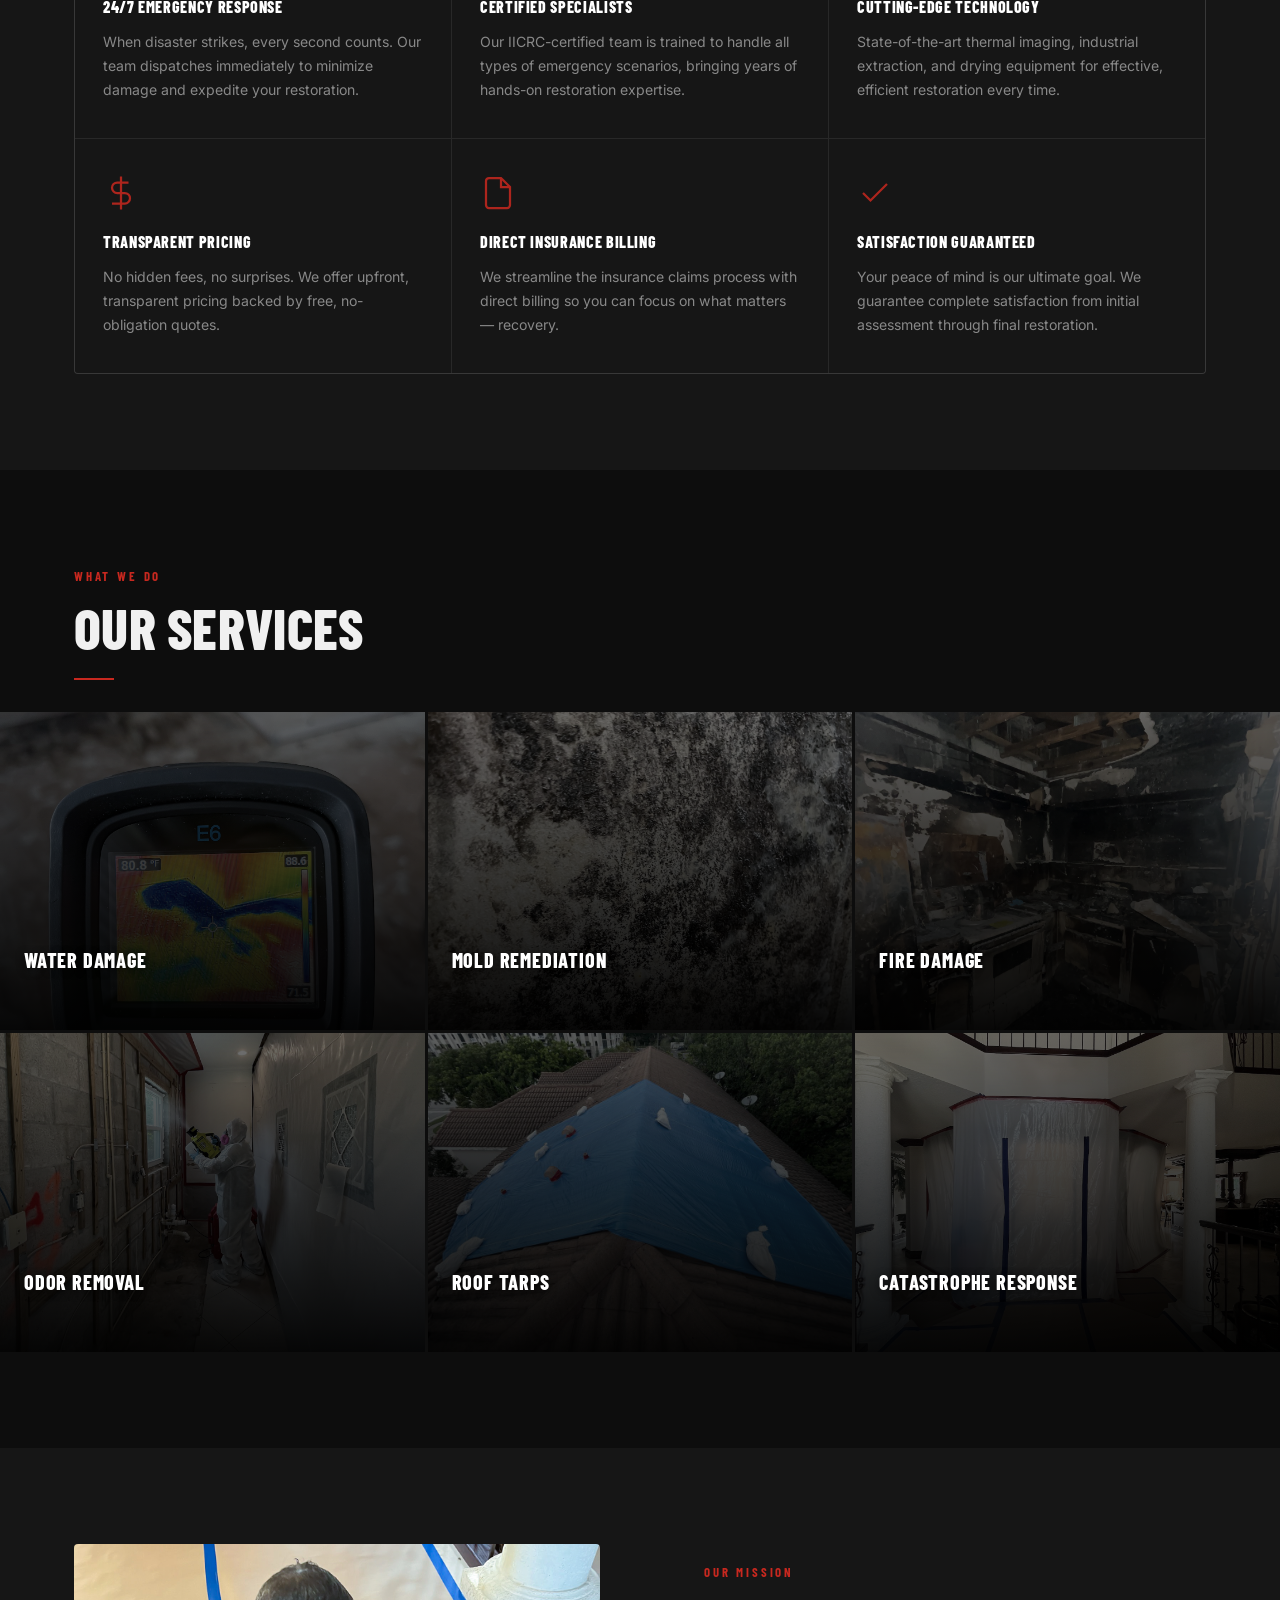
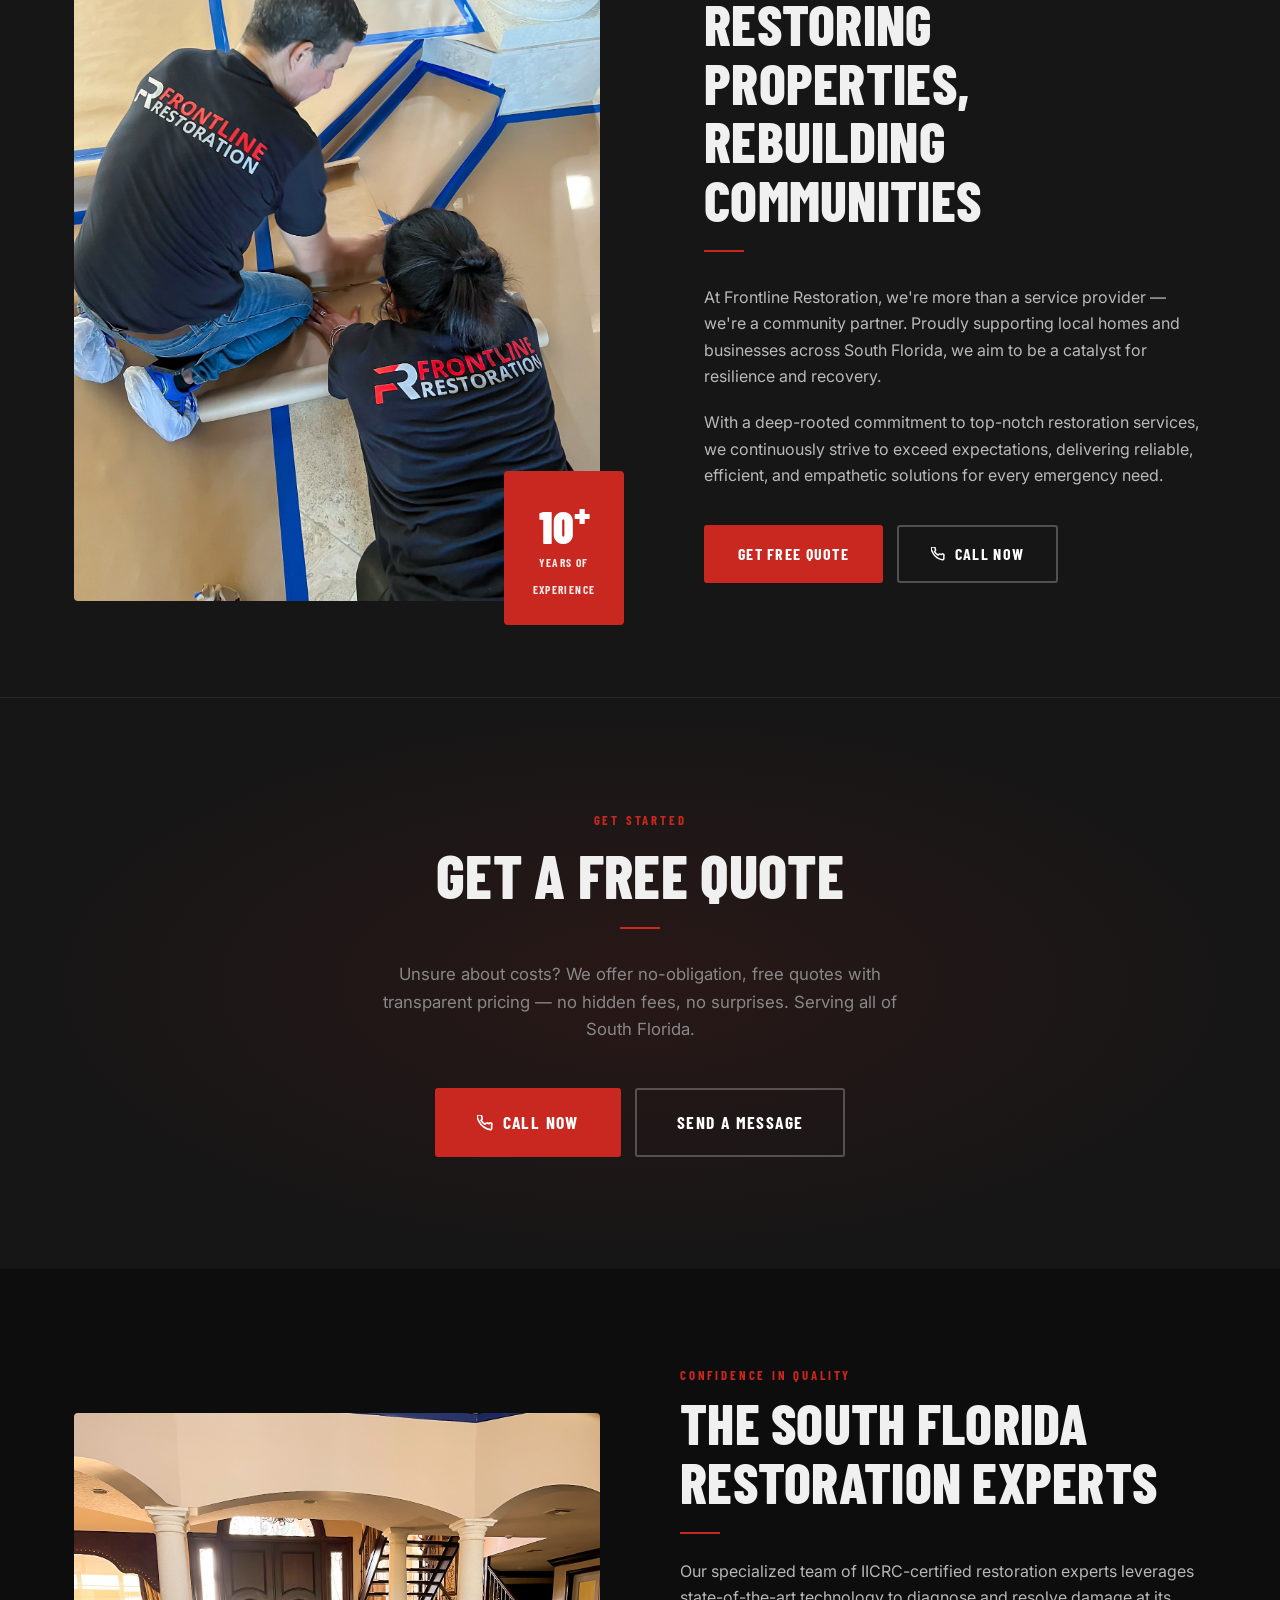
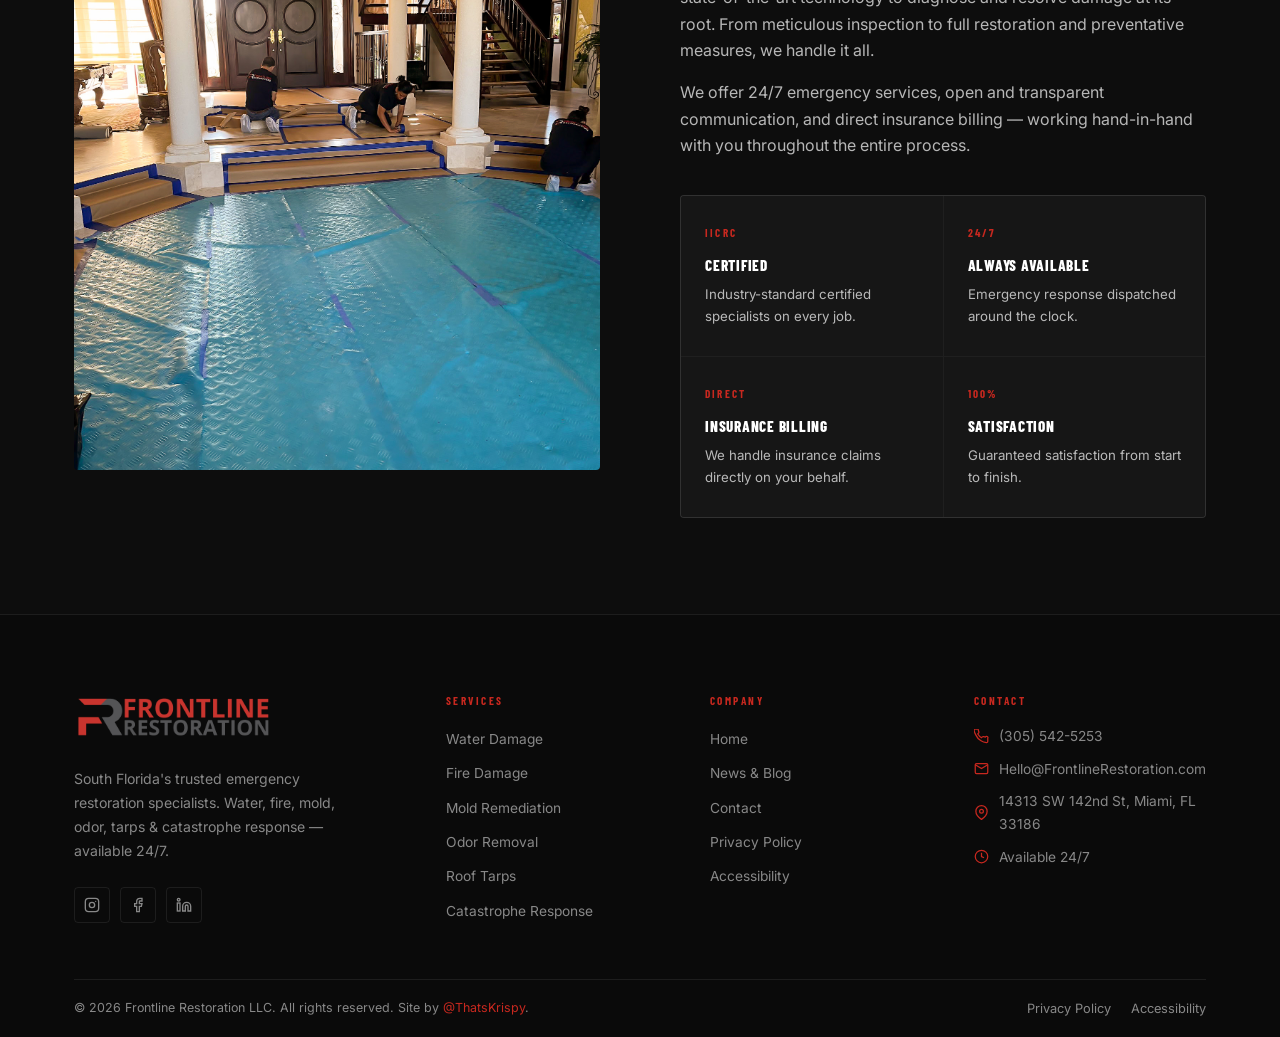
==== commit bfa81f6b: "content: remove why-card numbers, 10+→15+ years, cache bust v4, add .gitignore - index.html: removed" ====
--- a/index.html
+++ b/index.html
@@ -12,7 +12,7 @@
   <link rel="canonical" href="https://frontlinerestoration.com/">
   <link rel="icon" type="image/png" sizes="32x32" href="images/favicon-32.png">
   <link rel="apple-touch-icon" href="images/favicon-180.png">
-  <link rel="stylesheet" href="css/style.css?v=3">
+  <link rel="stylesheet" href="css/style.css?v=4">
   <script type="application/ld+json">{"@context":"https://schema.org","@type":"LocalBusiness","name":"Frontline Restoration LLC","telephone":"(305) 542-5253","email":"Hello@FrontlineRestoration.com","address":{"@type":"PostalAddress","streetAddress":"14313 SW 142nd St","addressLocality":"Miami","addressRegion":"FL","postalCode":"33186","addressCountry":"US"},"openingHoursSpecification":{"@type":"OpeningHoursSpecification","dayOfWeek":["Monday","Tuesday","Wednesday","Thursday","Friday","Saturday","Sunday"],"opens":"00:00","closes":"23:59"},"url":"https://frontlinerestoration.com","areaServed":"South Florida"}</script>
 </head>
 <body>
@@ -43,7 +43,7 @@
   <div class="stats-bar" aria-label="Key statistics">
     <div class="stats-bar__inner container">
       <div class="stat"><div class="stat__number" data-count="24" data-suffix="/7">0</div><div class="stat__label">Emergency Response</div></div>
-      <div class="stat"><div class="stat__number" data-count="10" data-suffix="+">0</div><div class="stat__label">Years Experience</div></div>
+      <div class="stat"><div class="stat__number" data-count="15" data-suffix="+">0</div><div class="stat__label">Years Experience</div></div>
       <div class="stat"><div class="stat__number" data-count="6" data-suffix="">0</div><div class="stat__label">Services Offered</div></div>
       <div class="stat"><div class="stat__number" data-count="100" data-suffix="%">0</div><div class="stat__label">Satisfaction Guarantee</div></div>
     </div>
@@ -57,12 +57,12 @@
       <div class="divider"></div>
       <p style="color:var(--text-muted);margin-bottom:56px;max-width:58ch;">Whether you're a homeowner facing water damage or a business dealing with fire, Frontline Restoration is your reliable partner for every emergency restoration need in South Florida.</p>
       <div class="why-grid">
-        <article class="why-card"><span class="why-card__num">01</span><svg class="why-card__icon" viewBox="0 0 24 24" fill="none" stroke="currentColor" stroke-width="1.5" aria-hidden="true"><circle cx="12" cy="12" r="10"/><polyline points="12 6 12 12 16 14"/></svg><h3>24/7 Emergency Response</h3><p>When disaster strikes, every second counts. Our team dispatches immediately to minimize damage and expedite your restoration.</p></article>
-        <article class="why-card"><span class="why-card__num">02</span><svg class="why-card__icon" viewBox="0 0 24 24" fill="none" stroke="currentColor" stroke-width="1.5" aria-hidden="true"><path d="M12 22s8-4 8-10V5l-8-3-8 3v7c0 6 8 10 8 10z"/></svg><h3>Certified Specialists</h3><p>Our IICRC-certified team is trained to handle all types of emergency scenarios, bringing years of hands-on restoration expertise.</p></article>
-        <article class="why-card"><span class="why-card__num">03</span><svg class="why-card__icon" viewBox="0 0 24 24" fill="none" stroke="currentColor" stroke-width="1.5" aria-hidden="true"><rect x="2" y="3" width="20" height="14" rx="2"/><line x1="8" y1="21" x2="16" y2="21"/><line x1="12" y1="17" x2="12" y2="21"/></svg><h3>Cutting-Edge Technology</h3><p>State-of-the-art thermal imaging, industrial extraction, and drying equipment for effective, efficient restoration every time.</p></article>
-        <article class="why-card"><span class="why-card__num">04</span><svg class="why-card__icon" viewBox="0 0 24 24" fill="none" stroke="currentColor" stroke-width="1.5" aria-hidden="true"><line x1="12" y1="1" x2="12" y2="23"/><path d="M17 5H9.5a3.5 3.5 0 000 7h5a3.5 3.5 0 010 7H6"/></svg><h3>Transparent Pricing</h3><p>No hidden fees, no surprises. We offer upfront, transparent pricing backed by free, no-obligation quotes.</p></article>
-        <article class="why-card"><span class="why-card__num">05</span><svg class="why-card__icon" viewBox="0 0 24 24" fill="none" stroke="currentColor" stroke-width="1.5" aria-hidden="true"><path d="M14 2H6a2 2 0 00-2 2v16a2 2 0 002 2h12a2 2 0 002-2V8z"/><polyline points="14 2 14 8 20 8"/></svg><h3>Direct Insurance Billing</h3><p>We streamline the insurance claims process with direct billing so you can focus on what matters — recovery.</p></article>
-        <article class="why-card"><span class="why-card__num">06</span><svg class="why-card__icon" viewBox="0 0 24 24" fill="none" stroke="currentColor" stroke-width="1.5" aria-hidden="true"><polyline points="20 6 9 17 4 12"/></svg><h3>Satisfaction Guaranteed</h3><p>Your peace of mind is our ultimate goal. We guarantee complete satisfaction from initial assessment through final restoration.</p></article>
+        <article class="why-card"><svg class="why-card__icon" viewBox="0 0 24 24" fill="none" stroke="currentColor" stroke-width="1.5" aria-hidden="true"><circle cx="12" cy="12" r="10"/><polyline points="12 6 12 12 16 14"/></svg><h3>24/7 Emergency Response</h3><p>When disaster strikes, every second counts. Our team dispatches immediately to minimize damage and expedite your restoration.</p></article>
+        <article class="why-card"><svg class="why-card__icon" viewBox="0 0 24 24" fill="none" stroke="currentColor" stroke-width="1.5" aria-hidden="true"><path d="M12 22s8-4 8-10V5l-8-3-8 3v7c0 6 8 10 8 10z"/></svg><h3>Certified Specialists</h3><p>Our IICRC-certified team is trained to handle all types of emergency scenarios, bringing years of hands-on restoration expertise.</p></article>
+        <article class="why-card"><svg class="why-card__icon" viewBox="0 0 24 24" fill="none" stroke="currentColor" stroke-width="1.5" aria-hidden="true"><rect x="2" y="3" width="20" height="14" rx="2"/><line x1="8" y1="21" x2="16" y2="21"/><line x1="12" y1="17" x2="12" y2="21"/></svg><h3>Cutting-Edge Technology</h3><p>State-of-the-art thermal imaging, industrial extraction, and drying equipment for effective, efficient restoration every time.</p></article>
+        <article class="why-card"><svg class="why-card__icon" viewBox="0 0 24 24" fill="none" stroke="currentColor" stroke-width="1.5" aria-hidden="true"><line x1="12" y1="1" x2="12" y2="23"/><path d="M17 5H9.5a3.5 3.5 0 000 7h5a3.5 3.5 0 010 7H6"/></svg><h3>Transparent Pricing</h3><p>No hidden fees, no surprises. We offer upfront, transparent pricing backed by free, no-obligation quotes.</p></article>
+        <article class="why-card"><svg class="why-card__icon" viewBox="0 0 24 24" fill="none" stroke="currentColor" stroke-width="1.5" aria-hidden="true"><path d="M14 2H6a2 2 0 00-2 2v16a2 2 0 002 2h12a2 2 0 002-2V8z"/><polyline points="14 2 14 8 20 8"/></svg><h3>Direct Insurance Billing</h3><p>We streamline the insurance claims process with direct billing so you can focus on what matters — recovery.</p></article>
+        <article class="why-card"><svg class="why-card__icon" viewBox="0 0 24 24" fill="none" stroke="currentColor" stroke-width="1.5" aria-hidden="true"><polyline points="20 6 9 17 4 12"/></svg><h3>Satisfaction Guaranteed</h3><p>Your peace of mind is our ultimate goal. We guarantee complete satisfaction from initial assessment through final restoration.</p></article>
       </div>
     </div>
   </section>
@@ -170,7 +170,7 @@
 
 </main>
 <div id="site-footer-inject"></div>
-<script src="js/components.js?v=3"></script>
-<script src="js/ada.js?v=3"></script>
+<script src="js/components.js?v=4"></script>
+<script src="js/ada.js?v=4"></script>
 </body>
 </html>
--- a/css/style.css
+++ b/css/style.css
@@ -378,15 +378,6 @@
   transition: background var(--transition);
 }
 .why-card:hover { background: var(--bg-elevated); }
-.why-card__num {
-  font-family: var(--font-display);
-  font-size: 0.7rem;
-  font-weight: 700;
-  letter-spacing: 0.2em;
-  color: var(--red);
-  margin-bottom: 20px;
-  display: block;
-}
 .why-card__icon {
   width: 44px; height: 44px;
   margin-bottom: 20px;
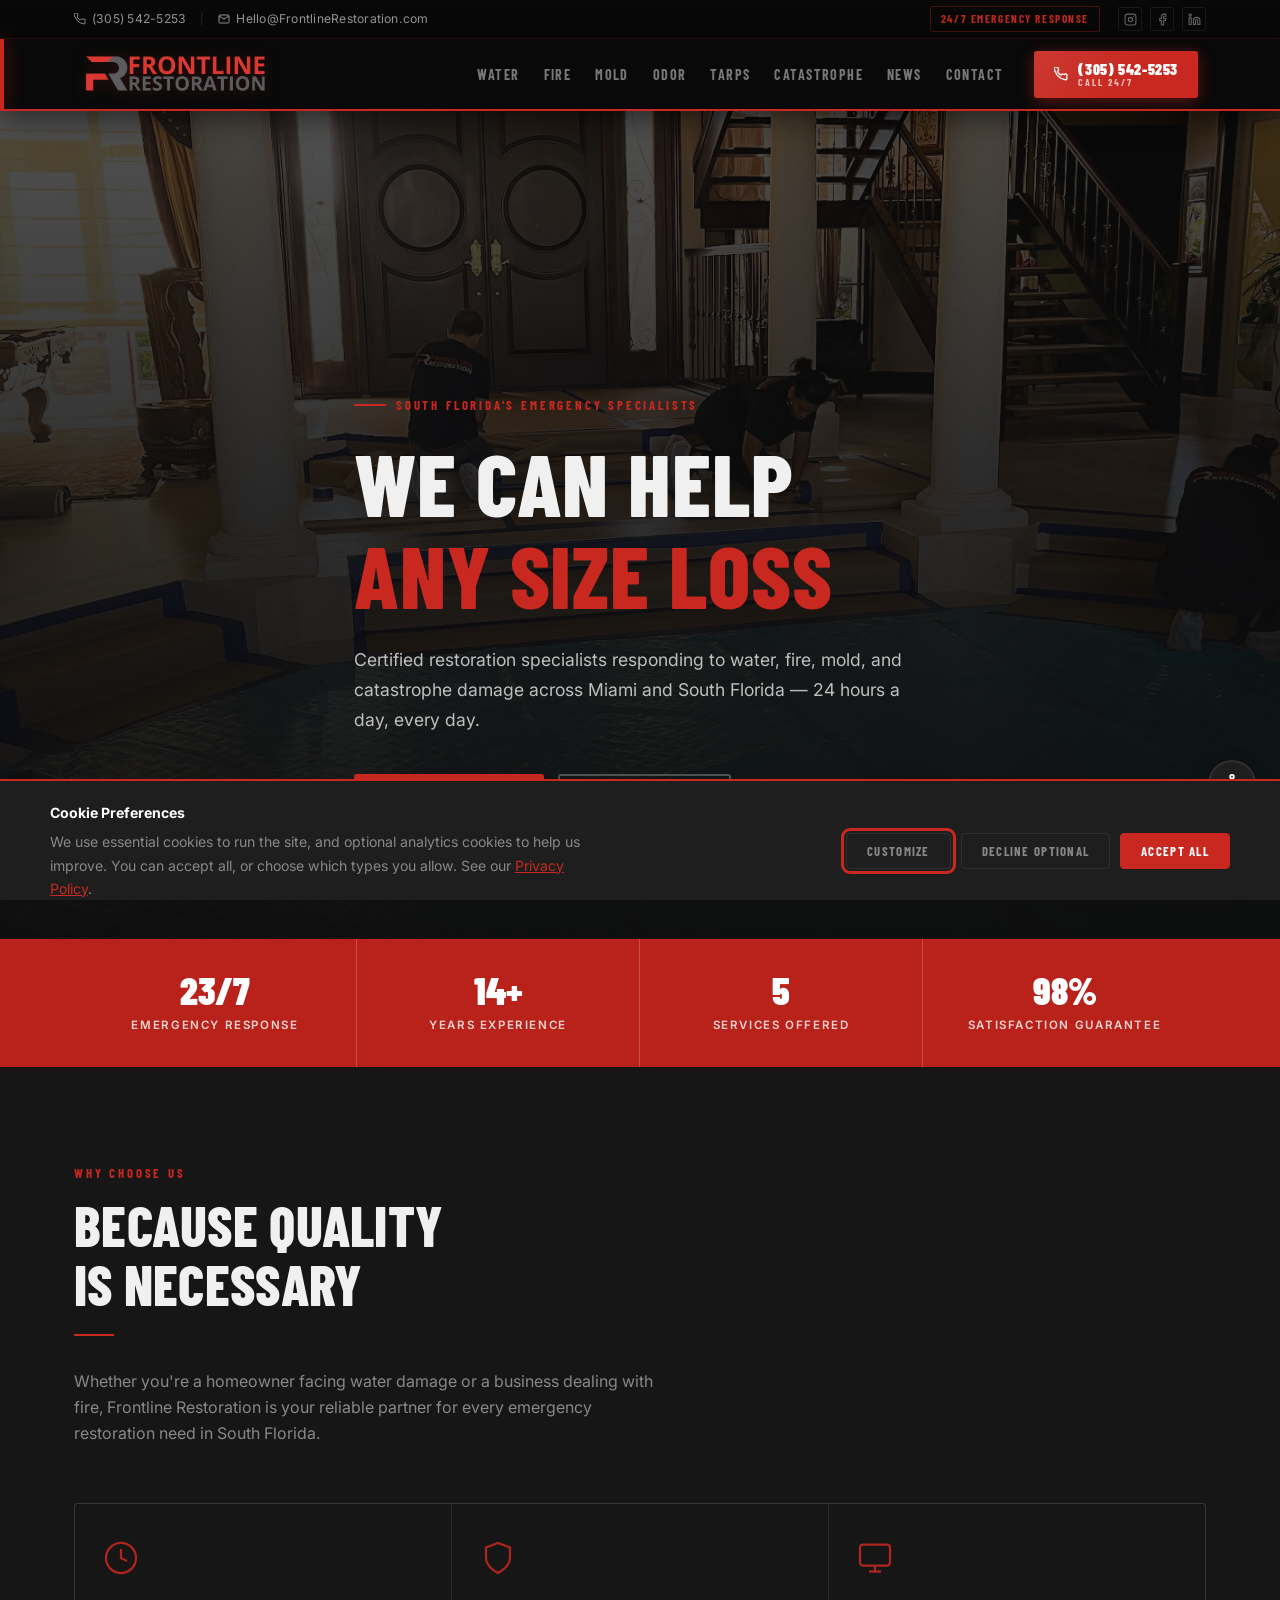
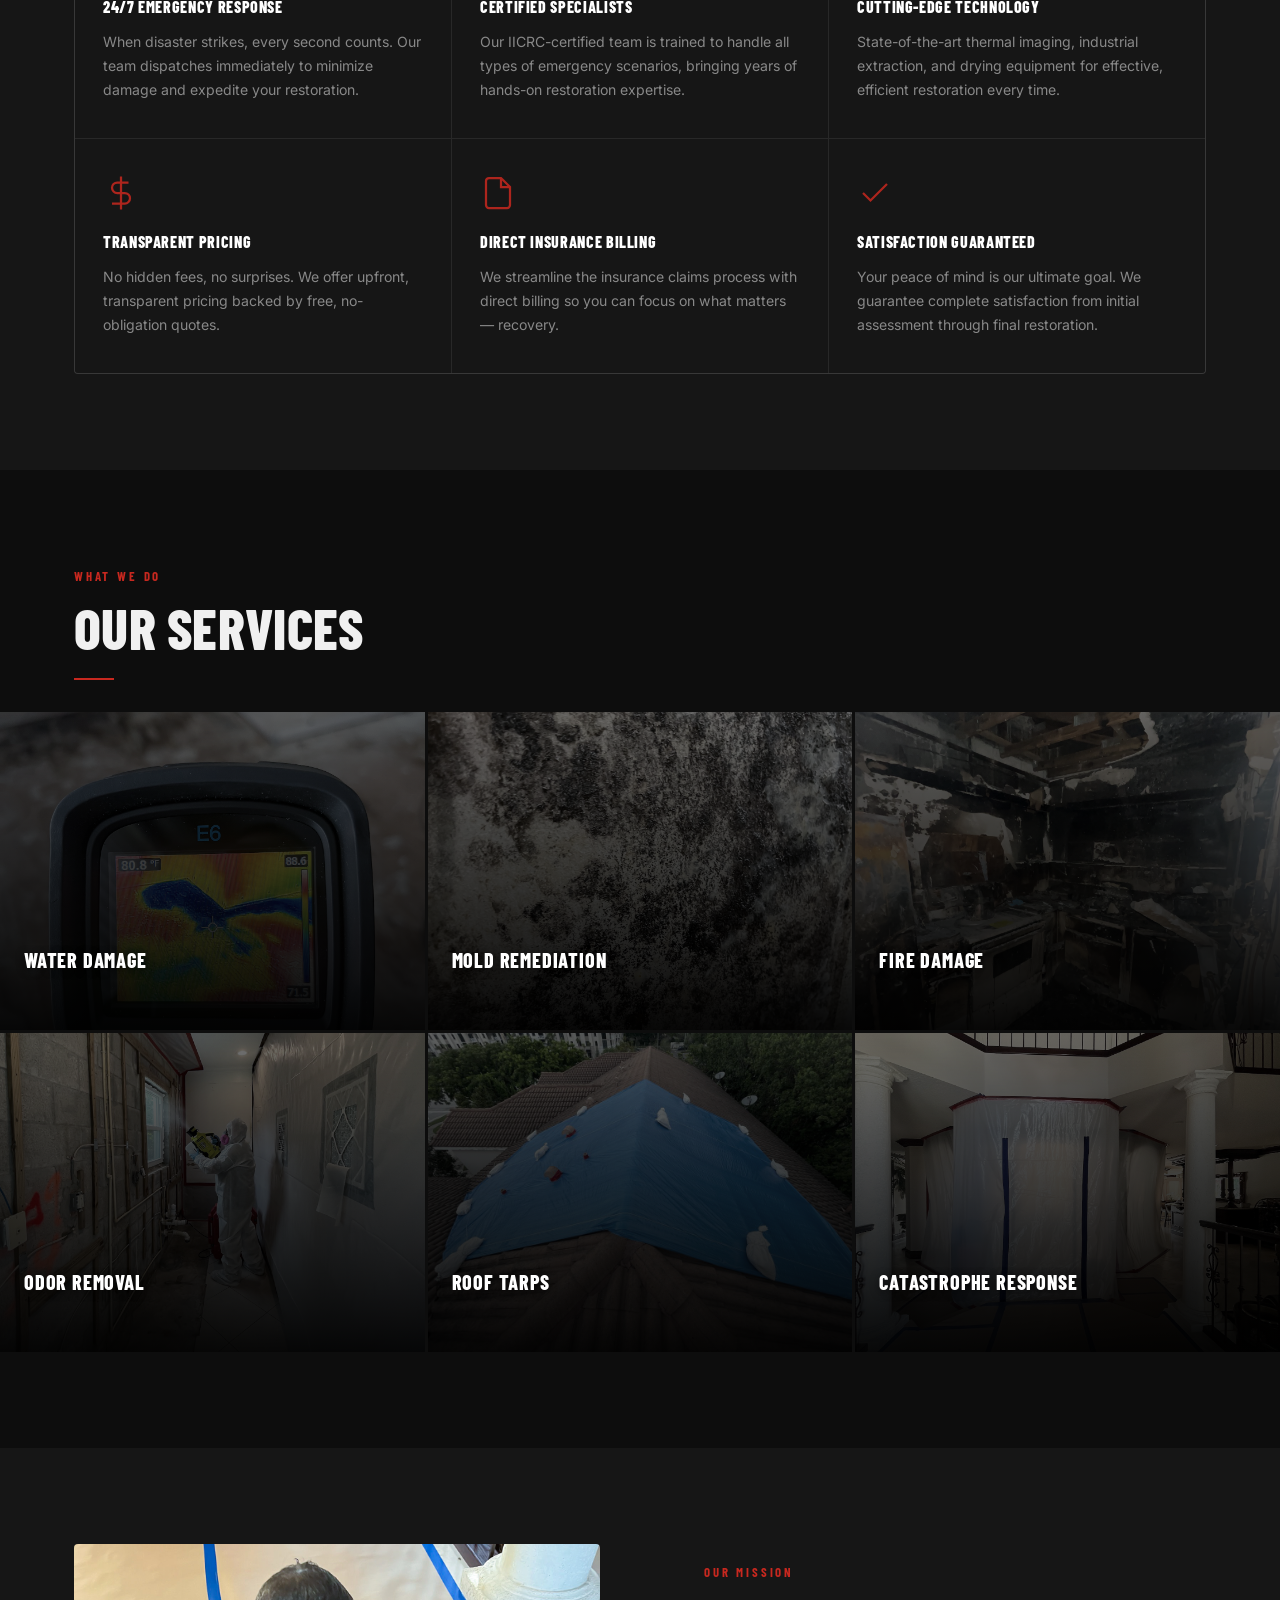
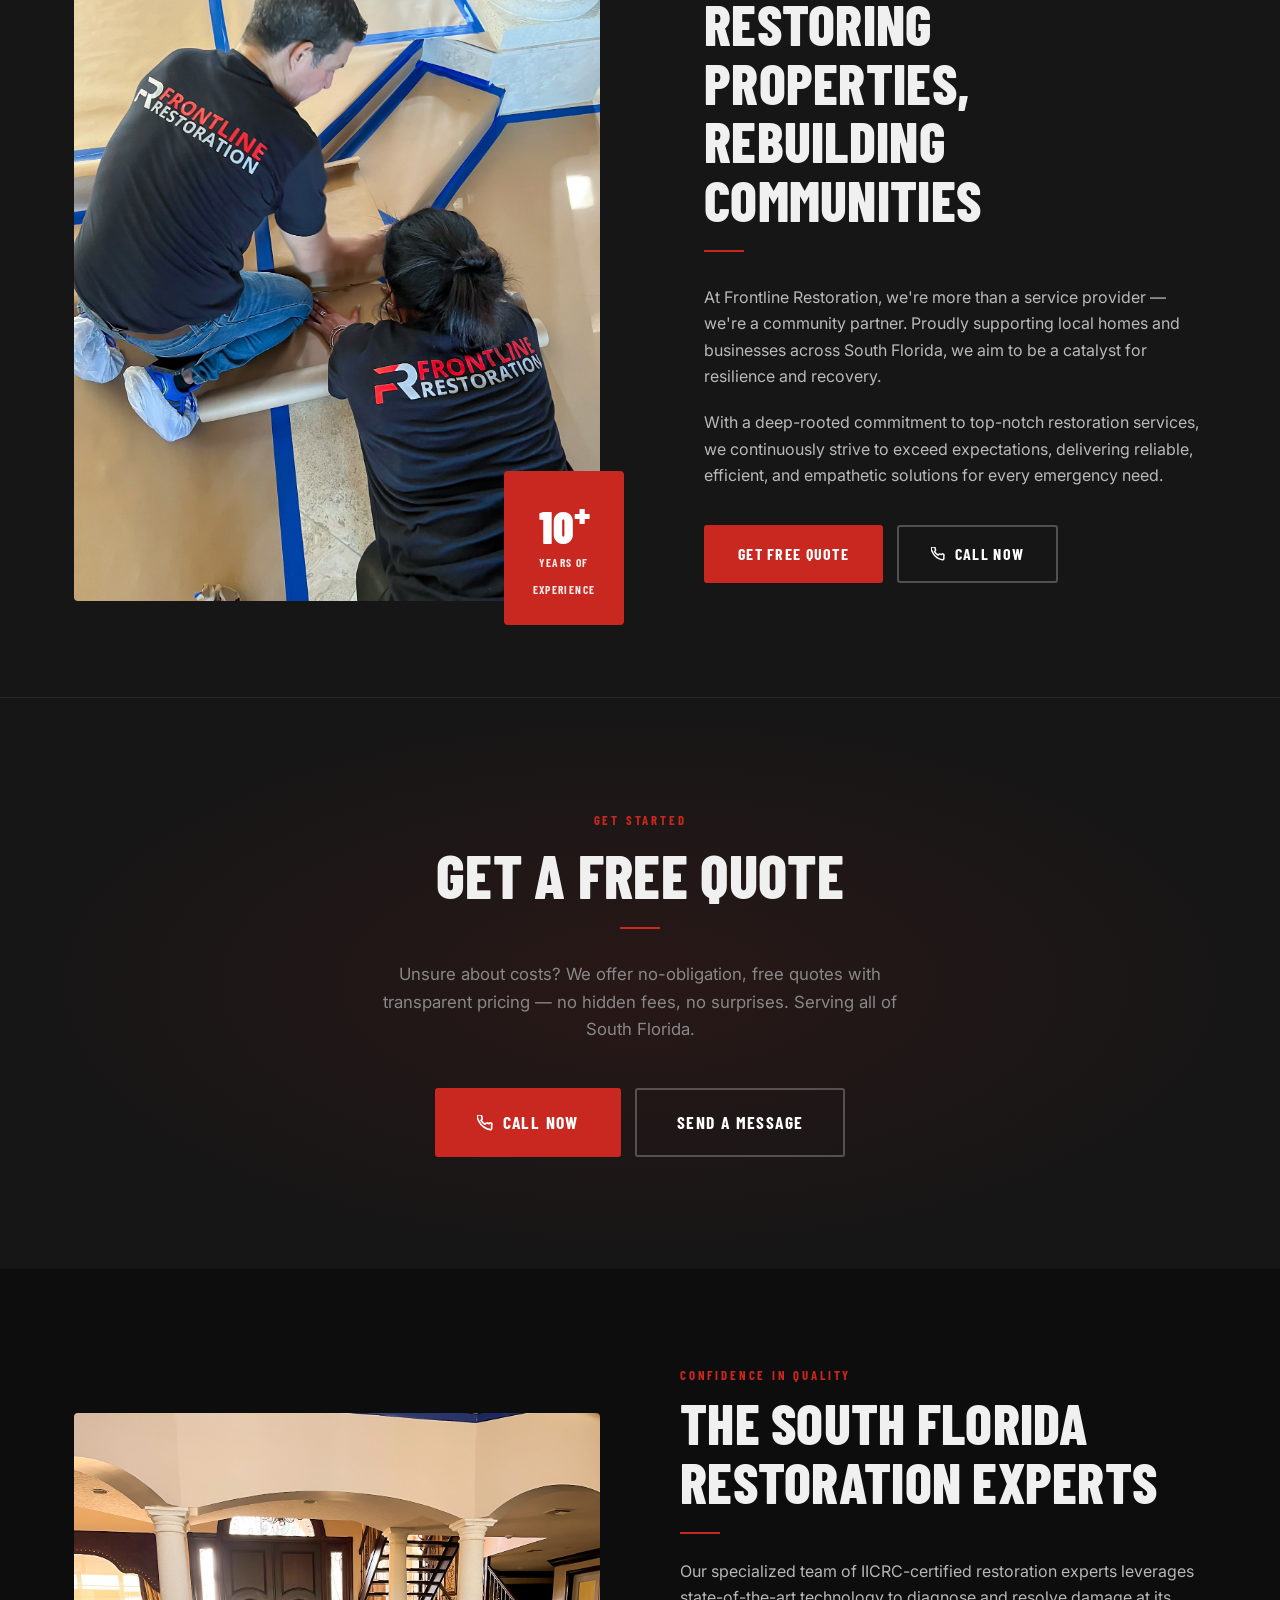
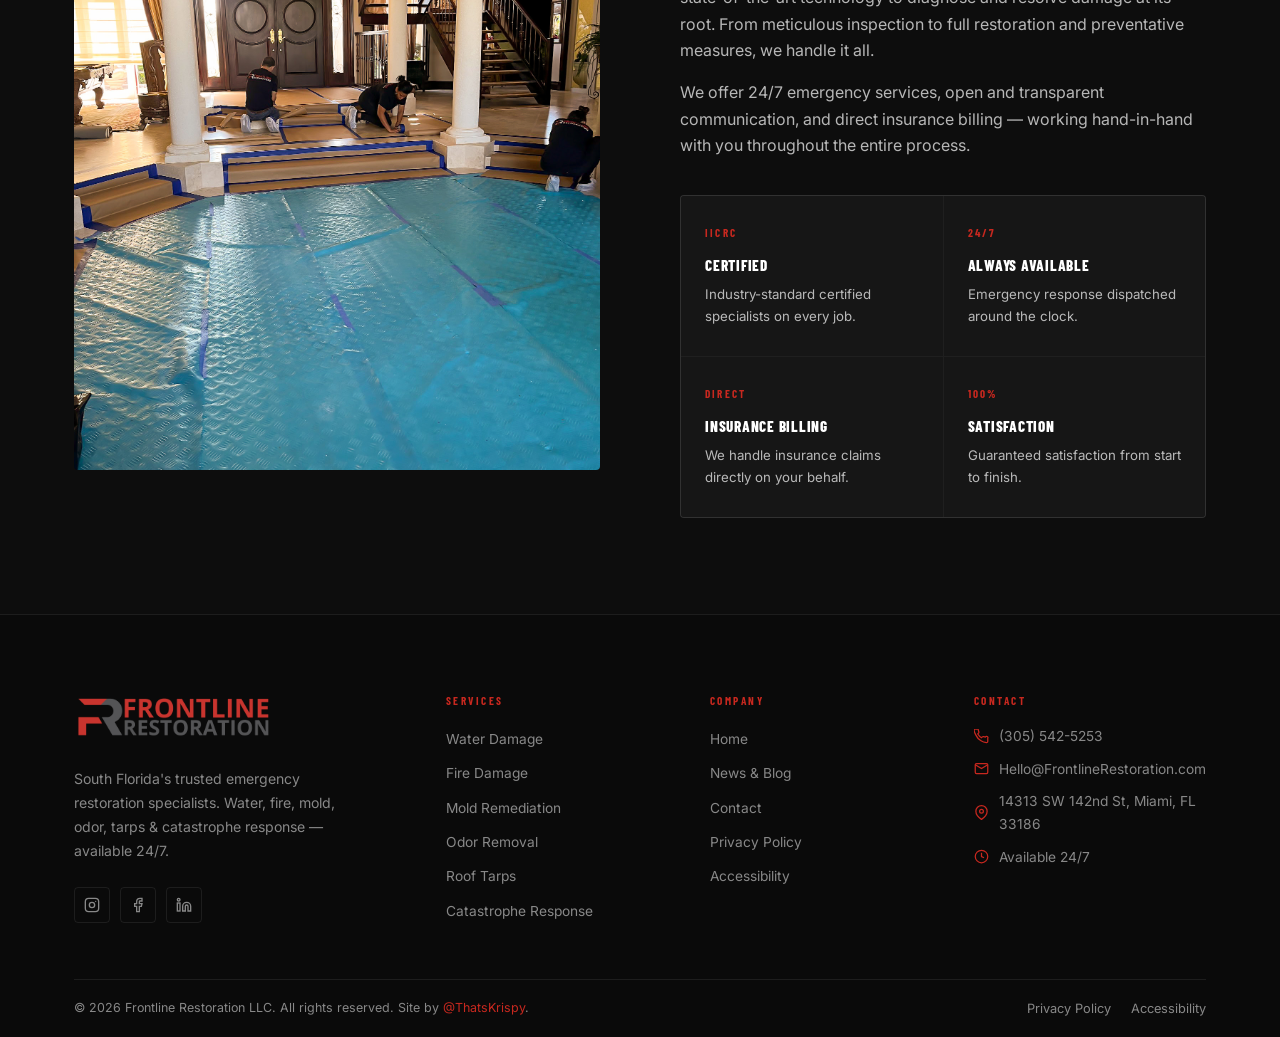
==== commit 876cd6b1: "fix: inline critical CSS in all HTML heads to bypass Cloudflare CDN cache The mobile nav hide rules " ====
--- a/index.html
+++ b/index.html
@@ -14,6 +14,19 @@
   <link rel="apple-touch-icon" href="images/favicon-180.png">
   <link rel="stylesheet" href="css/style.css?v=4">
   <script type="application/ld+json">{"@context":"https://schema.org","@type":"LocalBusiness","name":"Frontline Restoration LLC","telephone":"(305) 542-5253","email":"Hello@FrontlineRestoration.com","address":{"@type":"PostalAddress","streetAddress":"14313 SW 142nd St","addressLocality":"Miami","addressRegion":"FL","postalCode":"33186","addressCountry":"US"},"openingHoursSpecification":{"@type":"OpeningHoursSpecification","dayOfWeek":["Monday","Tuesday","Wednesday","Thursday","Friday","Saturday","Sunday"],"opens":"00:00","closes":"23:59"},"url":"https://frontlinerestoration.com","areaServed":"South Florida"}</script>
+  <style id="mobile-critical">
+    /* CRITICAL: Force mobile nav hidden — inline to bypass CDN cache */
+    @media (max-width: 768px) {
+      .topbar { display: none !important; }
+      .nav { display: none !important; }
+      .nav__link { display: none !important; }
+      .nav__cta-wrap { display: none !important; }
+      .nav-toggle { display: flex !important; }
+      .site-header { width: 100% !important; overflow: hidden !important; }
+      .site-header > .container { width: 100% !important; max-width: 100% !important; padding: 0 !important; display: flex !important; align-items: center !important; }
+      .site-header__inner { width: 100% !important; padding: 0 16px !important; display: flex !important; align-items: center !important; justify-content: space-between !important; flex-wrap: nowrap !important; }
+    }
+  </style>
 </head>
 <body>
 <div id="site-header-inject"></div>
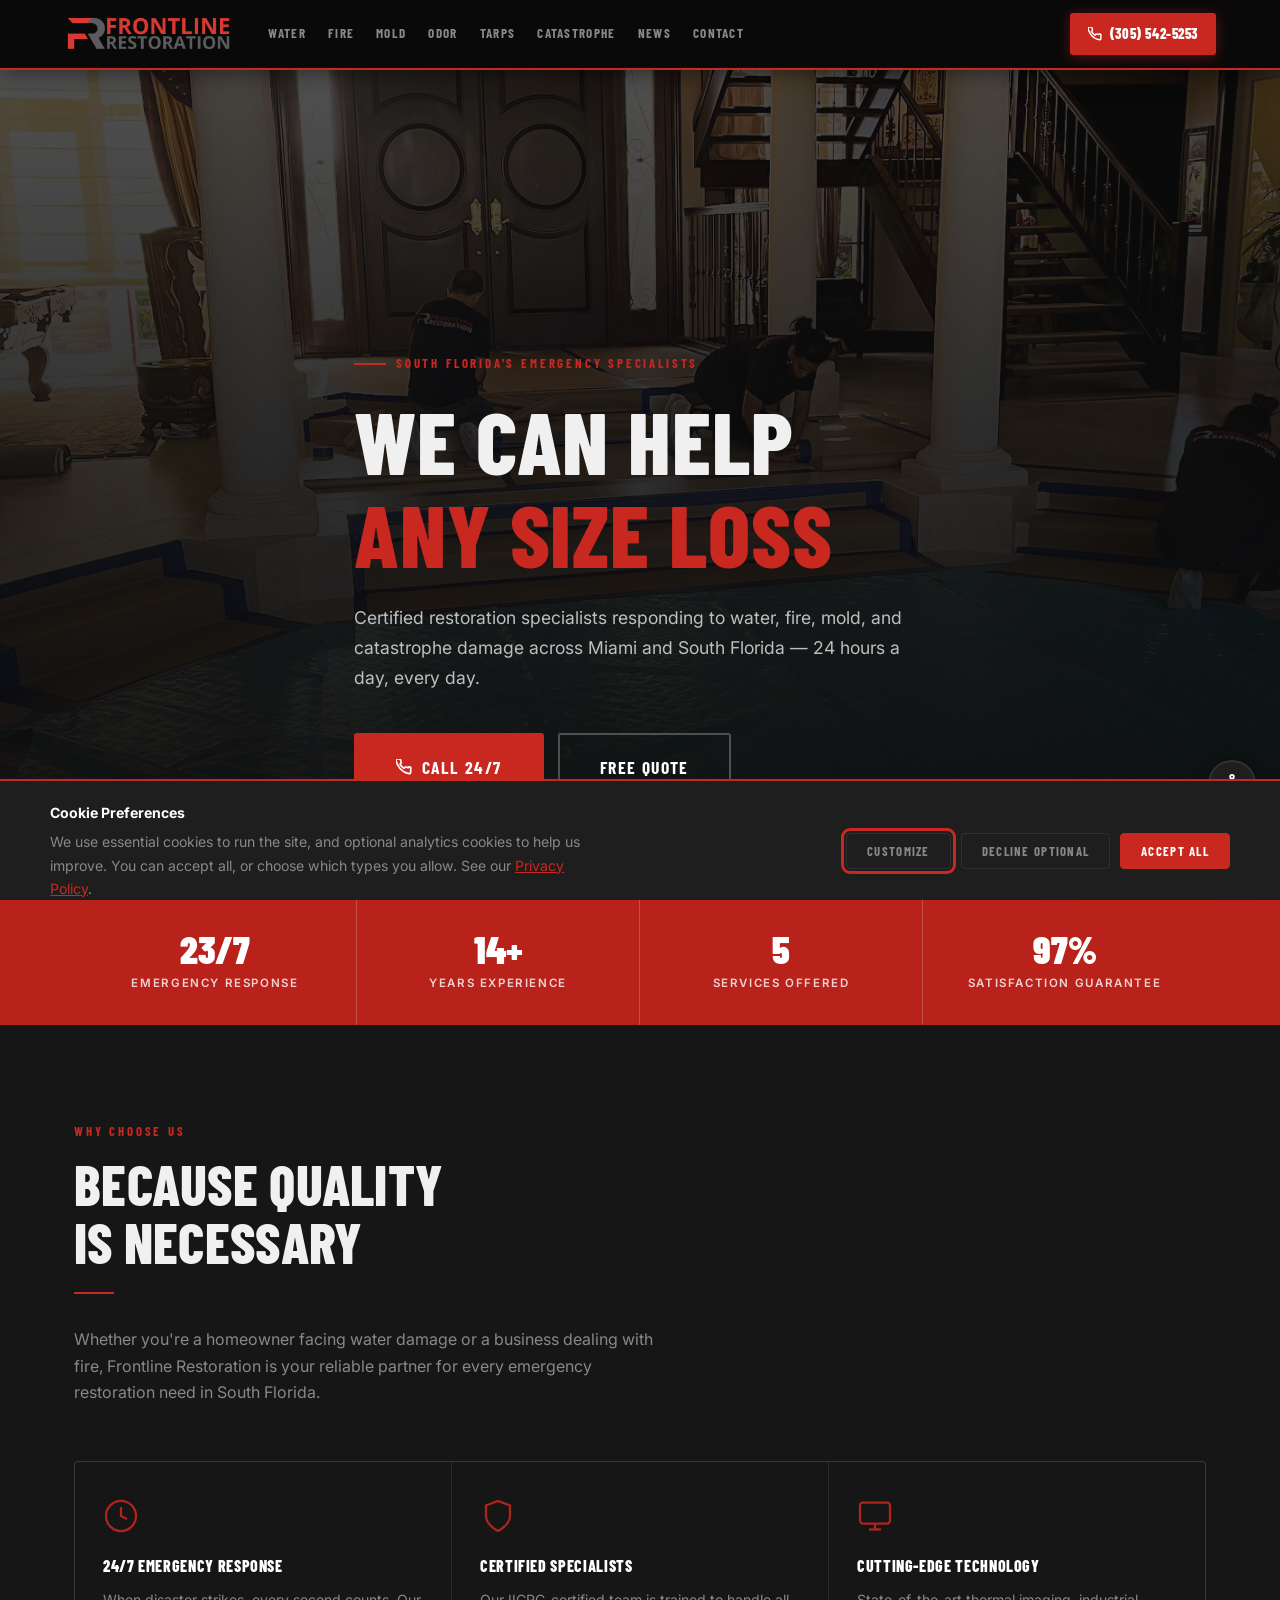
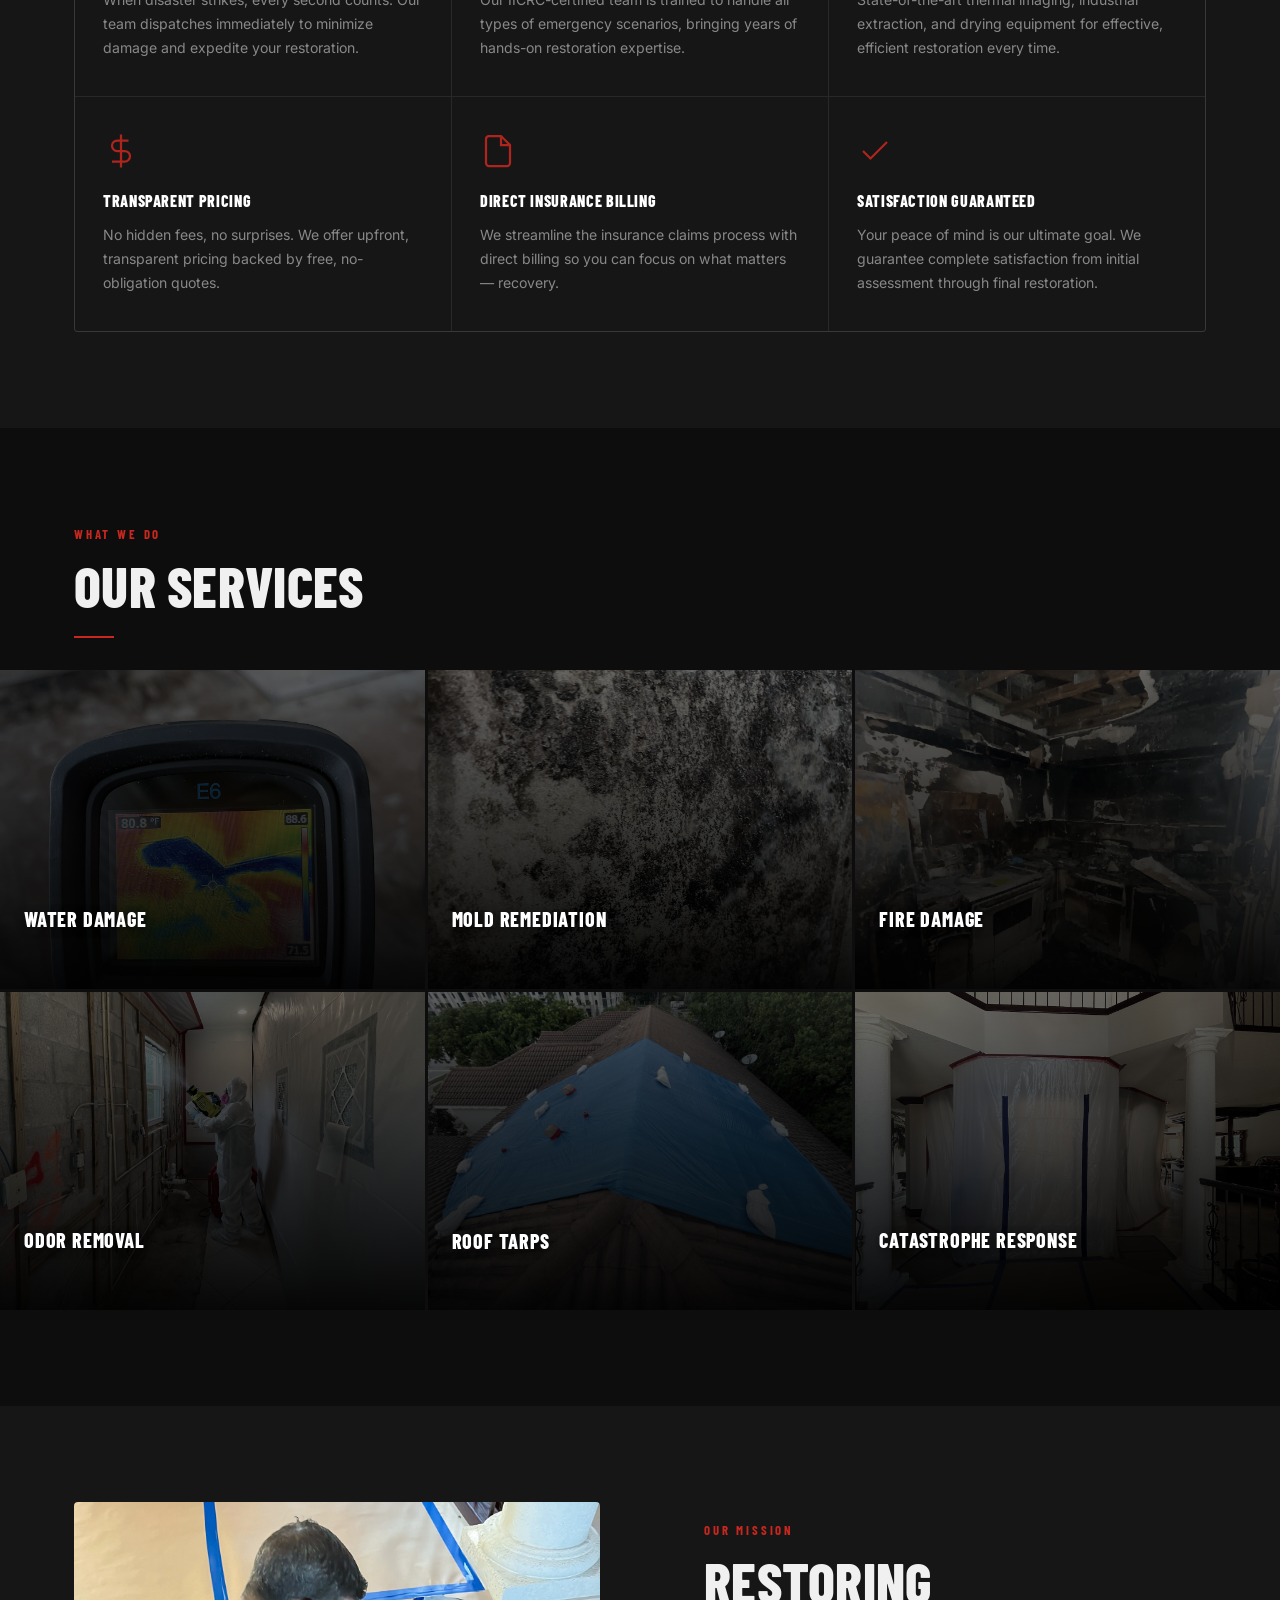
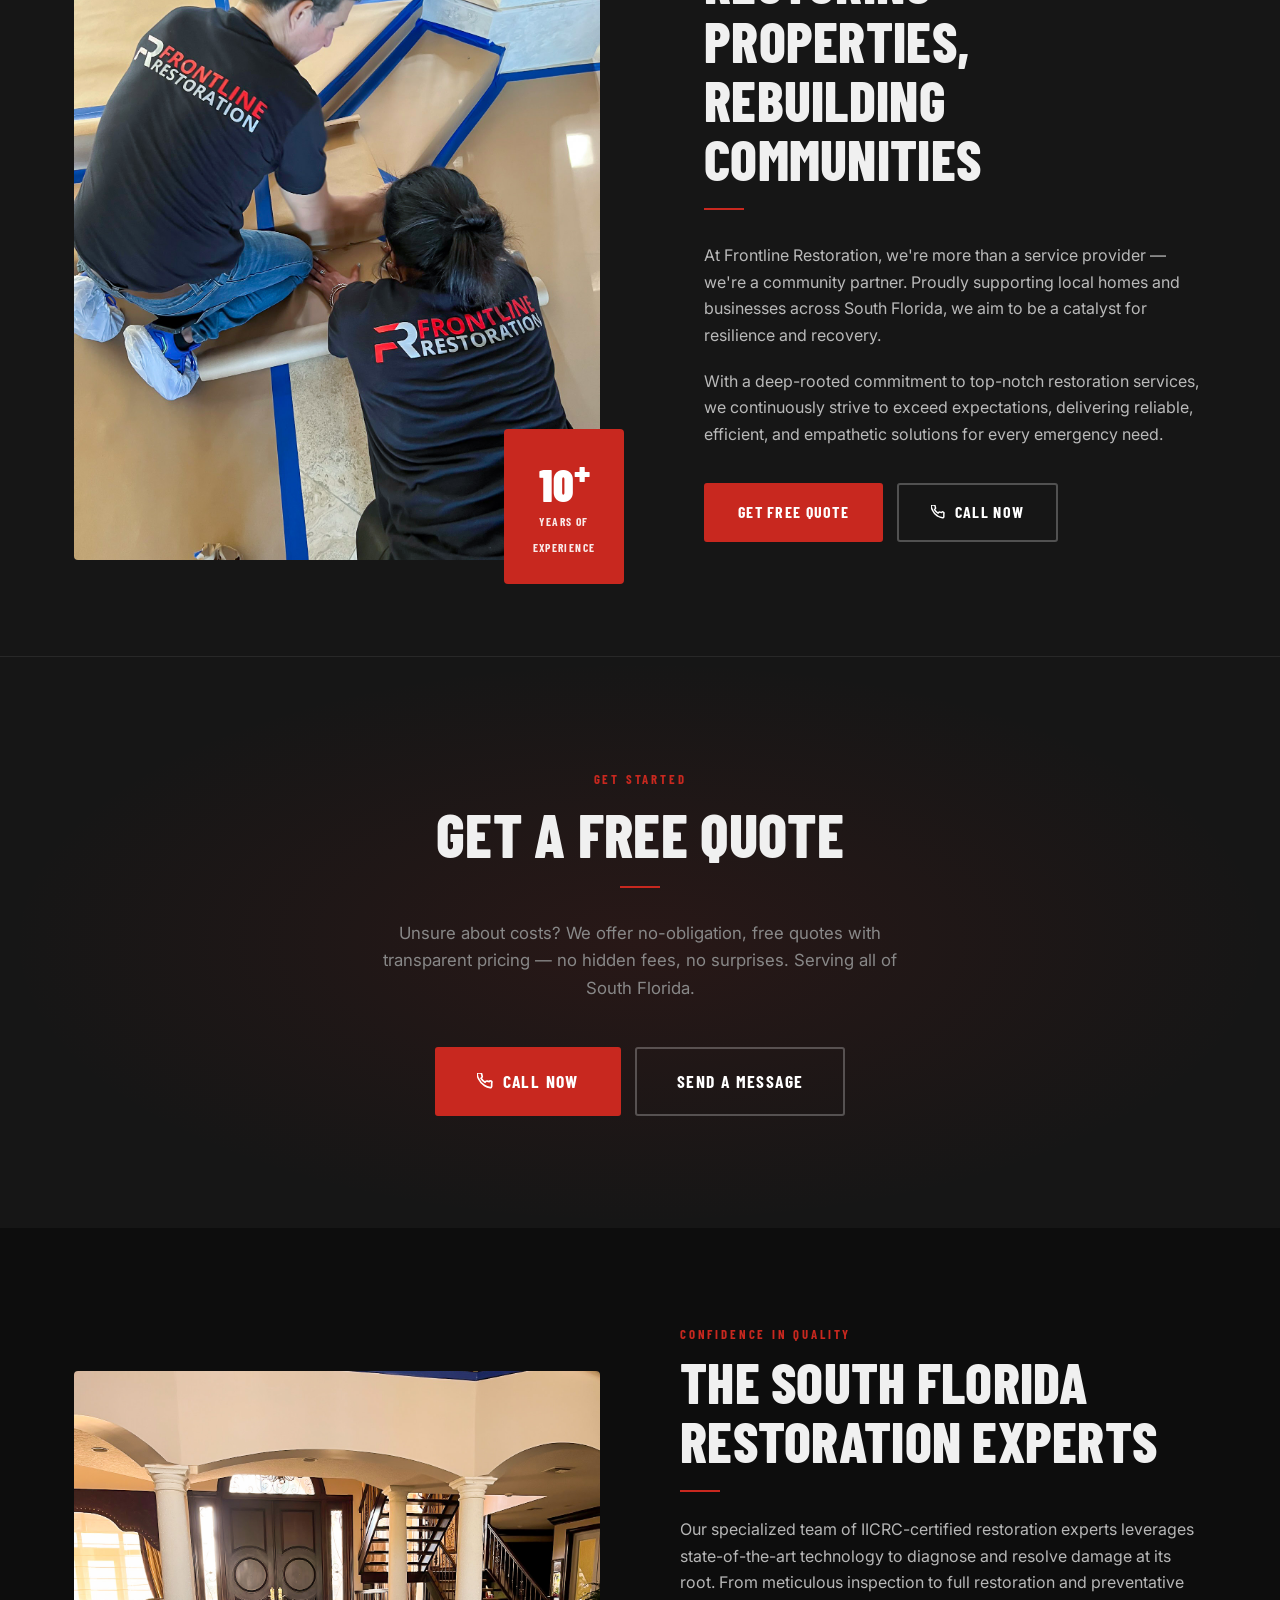
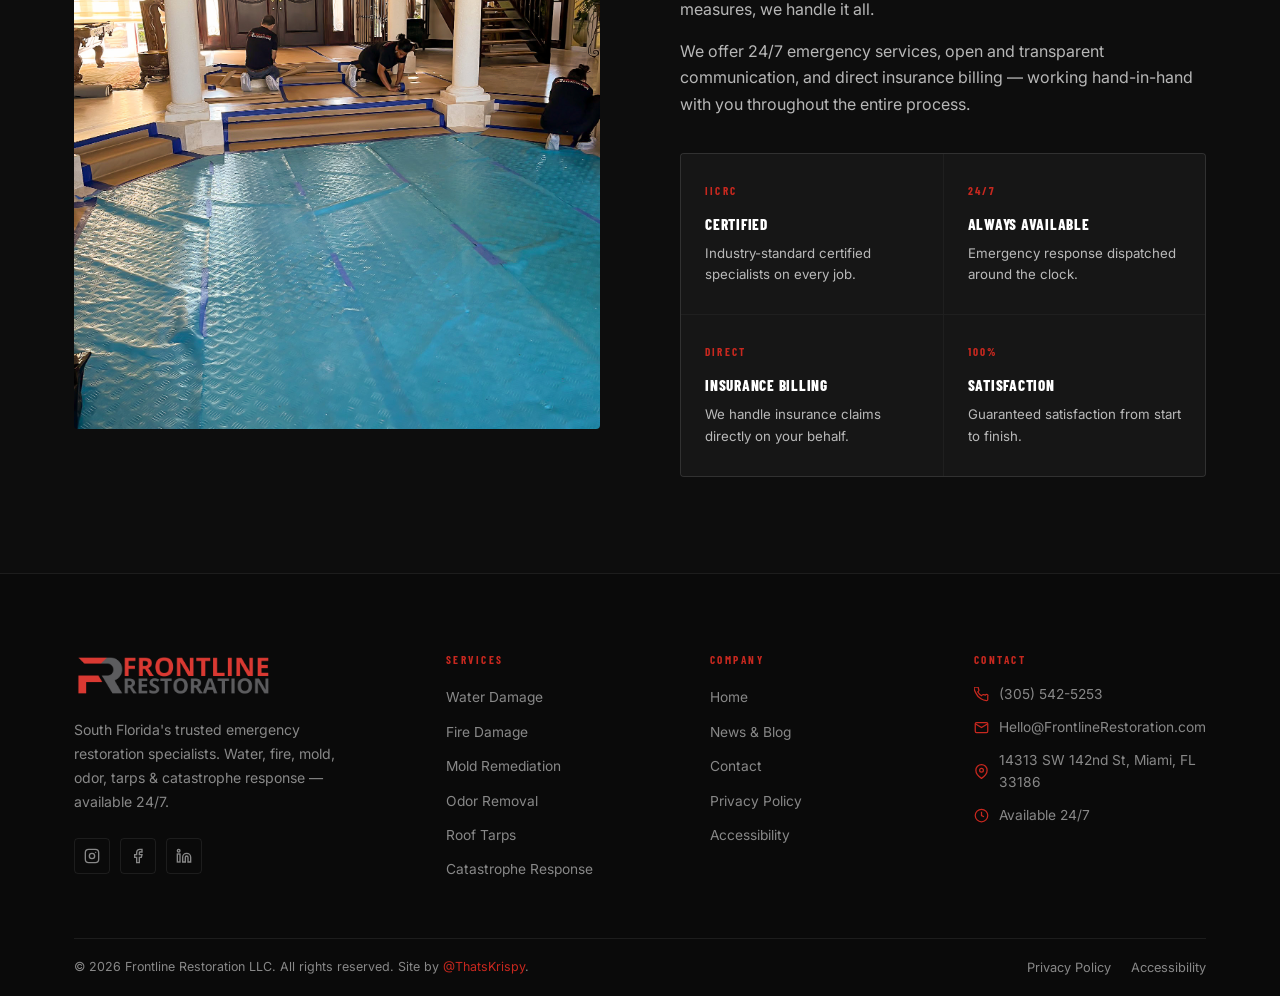
==== commit 127746a2: "rebuild: complete header v5 — new architecture, mobile-first, clean class names PROBLEM: Previous he" ====
--- a/index.html
+++ b/index.html
@@ -12,21 +12,8 @@
   <link rel="canonical" href="https://frontlinerestoration.com/">
   <link rel="icon" type="image/png" sizes="32x32" href="images/favicon-32.png">
   <link rel="apple-touch-icon" href="images/favicon-180.png">
-  <link rel="stylesheet" href="css/style.css?v=4">
+  <link rel="stylesheet" href="css/style.css?v=5">
   <script type="application/ld+json">{"@context":"https://schema.org","@type":"LocalBusiness","name":"Frontline Restoration LLC","telephone":"(305) 542-5253","email":"Hello@FrontlineRestoration.com","address":{"@type":"PostalAddress","streetAddress":"14313 SW 142nd St","addressLocality":"Miami","addressRegion":"FL","postalCode":"33186","addressCountry":"US"},"openingHoursSpecification":{"@type":"OpeningHoursSpecification","dayOfWeek":["Monday","Tuesday","Wednesday","Thursday","Friday","Saturday","Sunday"],"opens":"00:00","closes":"23:59"},"url":"https://frontlinerestoration.com","areaServed":"South Florida"}</script>
-  <style id="mobile-critical">
-    /* CRITICAL: Force mobile nav hidden — inline to bypass CDN cache */
-    @media (max-width: 768px) {
-      .topbar { display: none !important; }
-      .nav { display: none !important; }
-      .nav__link { display: none !important; }
-      .nav__cta-wrap { display: none !important; }
-      .nav-toggle { display: flex !important; }
-      .site-header { width: 100% !important; overflow: hidden !important; }
-      .site-header > .container { width: 100% !important; max-width: 100% !important; padding: 0 !important; display: flex !important; align-items: center !important; }
-      .site-header__inner { width: 100% !important; padding: 0 16px !important; display: flex !important; align-items: center !important; justify-content: space-between !important; flex-wrap: nowrap !important; }
-    }
-  </style>
 </head>
 <body>
 <div id="site-header-inject"></div>
@@ -183,7 +170,7 @@
 
 </main>
 <div id="site-footer-inject"></div>
-<script src="js/components.js?v=4"></script>
-<script src="js/ada.js?v=4"></script>
+<script src="js/components.js?v=5"></script>
+<script src="js/ada.js?v=5"></script>
 </body>
 </html>
--- a/css/style.css
+++ b/css/style.css
@@ -144,68 +144,268 @@
 
 
 
-/* ── Mobile nav toggle ── */
-.nav-toggle {
-  display: none;
+/* ============================================================
+   FRONTLINE HEADER — v5 clean rebuild
+   Mobile-first. All header styles live here, zero overrides needed.
+   Class prefix: fh__ (Frontline Header)
+   ============================================================ */
+
+/* ── Variables ── */
+:root {
+  --fh-h: 68px;          /* header height desktop */
+  --fh-h-mob: 58px;      /* header height mobile  */
+  --fh-bg: rgba(10,10,10,0.97);
+  --fh-border: #C8281F;
+  --fh-z: 900;
+  --fh-drawer-w: 300px;
+}
+
+/* ── Skip link ── */
+.skip-link {
+  position: absolute; top: -100%; left: 16px;
+  background: var(--red); color: #fff;
+  padding: 8px 16px; border-radius: 4px;
+  z-index: 9999; font-weight: 600;
+  transition: top 0.2s;
+}
+.skip-link:focus { top: 16px; }
+
+/* ──────────────────────────────────────────
+   HEADER SHELL
+────────────────────────────────────────── */
+.fh {
+  position: sticky;
+  top: 0;
+  z-index: var(--fh-z);
+  width: 100%;
+  background: var(--fh-bg);
+  border-bottom: 2px solid var(--fh-border);
+  backdrop-filter: blur(12px);
+  -webkit-backdrop-filter: blur(12px);
+  box-shadow: 0 2px 24px rgba(0,0,0,0.5);
+}
+
+/* Inner bar — single flex row */
+.fh__bar {
+  display: flex;
+  align-items: center;
+  height: var(--fh-h);
+  max-width: 1200px;
+  margin: 0 auto;
+  padding: 0 24px;
+  gap: 8px;
+}
+
+/* ──────────────────────────────────────────
+   LOGO
+────────────────────────────────────────── */
+.fh__logo {
+  flex-shrink: 0;
+  line-height: 0;
+  margin-right: 16px;
+}
+.fh__logo img {
+  height: 38px;
+  width: auto;
+  display: block;
+  transition: opacity 0.2s;
+}
+.fh__logo:hover img { opacity: 0.85; }
+
+/* ──────────────────────────────────────────
+   DESKTOP NAV
+────────────────────────────────────────── */
+.fh__nav {
+  display: flex;
+  align-items: center;
+  gap: 2px;
+  flex: 1;
+}
+
+.fh__link {
+  font-family: var(--font-display);
+  font-size: 0.82rem;
+  font-weight: 700;
+  letter-spacing: 0.1em;
+  text-transform: uppercase;
+  color: #888;
+  padding: 6px 10px;
+  border-radius: 3px;
+  white-space: nowrap;
+  transition: color 0.18s, background 0.18s;
+  position: relative;
+}
+.fh__link:hover { color: #fff; background: rgba(255,255,255,0.06); }
+.fh__link.active { color: #fff; }
+.fh__link.active::after {
+  content: '';
+  position: absolute;
+  bottom: 1px; left: 8px; right: 8px;
+  height: 2px;
+  background: var(--red);
+  border-radius: 1px;
+}
+
+/* ──────────────────────────────────────────
+   DESKTOP CALL CTA
+────────────────────────────────────────── */
+.fh__cta {
+  display: flex;
+  align-items: center;
+  gap: 8px;
+  flex-shrink: 0;
+  margin-left: 12px;
+  padding: 9px 18px;
+  background: var(--red);
+  color: #fff;
+  border-radius: 3px;
+  font-family: var(--font-display);
+  font-size: 0.9rem;
+  font-weight: 800;
+  letter-spacing: 0.04em;
+  white-space: nowrap;
+  box-shadow: 0 2px 14px rgba(200,40,31,0.4);
+  transition: background 0.18s, box-shadow 0.18s, transform 0.18s;
+}
+.fh__cta:hover {
+  background: #d92d23;
+  box-shadow: 0 4px 22px rgba(200,40,31,0.6);
+  transform: translateY(-1px);
+}
+.fh__cta svg { flex-shrink: 0; }
+
+/* ──────────────────────────────────────────
+   BURGER BUTTON — hidden on desktop
+────────────────────────────────────────── */
+.fh__burger {
+  display: none;   /* ← hidden by default (desktop) */
   flex-direction: column;
+  justify-content: center;
   gap: 5px;
+  flex-shrink: 0;
+  margin-left: auto;
+  width: 40px;
+  height: 40px;
   padding: 8px;
-  border-radius: var(--radius);
-  z-index: 201;
   background: none;
   border: none;
   cursor: pointer;
-  flex-shrink: 0;
-}
-.nav-toggle span {
-  display: block; width: 24px; height: 2px;
-  background: var(--white);
-  transition: all var(--transition);
+  border-radius: 4px;
+}
+.fh__burger span {
+  display: block;
+  width: 24px;
+  height: 2px;
+  background: #fff;
+  border-radius: 2px;
+  transition: transform 0.22s, opacity 0.22s;
   transform-origin: center;
 }
-.nav-toggle[aria-expanded="true"] span:nth-child(1) { transform: translateY(7px) rotate(45deg); }
-.nav-toggle[aria-expanded="true"] span:nth-child(2) { opacity: 0; }
-.nav-toggle[aria-expanded="true"] span:nth-child(3) { transform: translateY(-7px) rotate(-45deg); }
-
-/* ── Mobile Menu ── */
-.mobile-menu {
+/* X state */
+.fh__burger[aria-expanded="true"] span:nth-child(1) { transform: translateY(7px) rotate(45deg); }
+.fh__burger[aria-expanded="true"] span:nth-child(2) { opacity: 0; transform: scaleX(0); }
+.fh__burger[aria-expanded="true"] span:nth-child(3) { transform: translateY(-7px) rotate(-45deg); }
+
+/* ──────────────────────────────────────────
+   MOBILE DRAWER
+────────────────────────────────────────── */
+.fh__drawer {
+  position: fixed;
+  top: 0; right: 0; bottom: 0;
+  width: var(--fh-drawer-w);
+  max-width: 85vw;
+  background: #111;
+  z-index: calc(var(--fh-z) + 10);
+  display: flex;
+  flex-direction: column;
+  padding: 80px 0 40px;
+  overflow-y: auto;
+  transform: translateX(100%);
+  transition: transform 0.28s cubic-bezier(0.4,0,0.2,1);
+  border-left: 2px solid rgba(200,40,31,0.3);
+}
+.fh__drawer--open { transform: translateX(0); }
+
+.fh__drawer nav {
+  display: flex;
+  flex-direction: column;
+  padding: 0 24px;
+}
+
+.fh__drawer-link {
+  font-family: var(--font-display);
+  font-size: 1.1rem;
+  font-weight: 700;
+  letter-spacing: 0.08em;
+  text-transform: uppercase;
+  color: #ccc;
+  padding: 14px 0;
+  border-bottom: 1px solid rgba(255,255,255,0.07);
+  transition: color 0.16s, padding-left 0.16s;
+}
+.fh__drawer-link:hover,
+.fh__drawer-link.active { color: var(--red); padding-left: 6px; }
+
+.fh__drawer-cta {
+  padding: 28px 24px 0;
+  display: flex;
+  flex-direction: column;
+  gap: 12px;
+}
+.fh__drawer-cta .btn { width: 100%; justify-content: center; text-align: center; }
+
+.fh__drawer-info {
+  padding: 24px 24px 0;
+  margin-top: 8px;
+  border-top: 1px solid rgba(255,255,255,0.07);
+  display: flex;
+  flex-direction: column;
+  gap: 8px;
+  font-size: 0.82rem;
+  color: #666;
+}
+.fh__drawer-info a { color: #888; transition: color 0.16s; }
+.fh__drawer-info a:hover { color: #fff; }
+
+/* ──────────────────────────────────────────
+   OVERLAY
+────────────────────────────────────────── */
+.fh__overlay {
   display: none;
   position: fixed;
-  top: var(--header-h); /* sits flush under sticky header */
-  left: 0; right: 0; bottom: 0;
-  background: var(--bg);
-  z-index: 199;
-  padding: 24px 24px 48px;
-  flex-direction: column;
-  gap: 0;
-  overflow-y: auto;
-  -webkit-overflow-scrolling: touch;
-}
-.mobile-menu.open { display: flex; }
-.mobile-menu__link {
-  font-family: var(--font-display);
-  font-size: 1.6rem;
-  font-weight: 800;
-  letter-spacing: 0.06em;
-  text-transform: uppercase;
-  padding: 16px 0;
-  border-bottom: 1px solid var(--border);
-  color: var(--text);
-  transition: color var(--transition);
-}
-.mobile-menu__link:hover,
-.mobile-menu__link.active { color: var(--red); }
-.mobile-menu__cta {
-  margin-top: 36px;
-  display: flex; flex-direction: column; gap: 12px;
-}
-.mobile-menu__info {
-  margin-top: 40px;
-  display: flex; flex-direction: column; gap: 8px;
-  padding-top: 24px;
-  border-top: 1px solid var(--border);
-}
-.mobile-menu__info a { color: var(--text-muted); font-size: 0.9rem; }
+  inset: 0;
+  background: rgba(0,0,0,0.6);
+  z-index: calc(var(--fh-z) + 9);
+  backdrop-filter: blur(2px);
+  -webkit-backdrop-filter: blur(2px);
+}
+.fh__overlay--show { display: block; }
+
+/* ──────────────────────────────────────────
+   MOBILE BREAKPOINT — single clean block
+────────────────────────────────────────── */
+@media (max-width: 768px) {
+  .fh__bar {
+    height: var(--fh-h-mob);
+    padding: 0 16px;
+    gap: 0;
+  }
+  .fh__logo img { height: 32px; }
+  .fh__logo { margin-right: 0; }
+
+  /* Desktop nav + CTA: completely gone */
+  .fh__nav { display: none; }
+  .fh__cta { display: none; }
+
+  /* Burger: visible */
+  .fh__burger { display: flex; }
+}
+
+@media (max-width: 380px) {
+  .fh__logo img { height: 28px; }
+  .fh__bar { padding: 0 12px; }
+}
+
 
 /* ── Emergency Sticky CTA ── */
 .emergency-cta {
@@ -981,243 +1181,6 @@
 ══════════════════════════════════════════════ */
 
 /* Topbar: tight utility strip */
-.topbar {
-  background: #080808;
-  border-bottom: 1px solid rgba(200,40,31,0.2);
-  padding: 6px 0;
-  font-size: 0.76rem;
-}
-.topbar__inner {
-  display: flex;
-  align-items: center;
-  justify-content: space-between;
-  gap: 16px;
-}
-.topbar__contact {
-  display: flex;
-  align-items: center;
-  gap: 14px;
-}
-.topbar__sep {
-  color: rgba(255,255,255,0.15);
-  font-size: 0.7rem;
-}
-.topbar__item {
-  display: flex;
-  align-items: center;
-  gap: 6px;
-  color: #999;
-  letter-spacing: 0.02em;
-  transition: color var(--transition);
-}
-.topbar__item:hover { color: var(--white); }
-.topbar__right {
-  display: flex;
-  align-items: center;
-  gap: 18px;
-}
-.topbar__badge {
-  font-family: var(--font-display);
-  font-size: 0.7rem;
-  font-weight: 700;
-  letter-spacing: 0.14em;
-  text-transform: uppercase;
-  color: var(--red);
-  padding: 3px 10px;
-  border: 1px solid rgba(200,40,31,0.35);
-  border-radius: 2px;
-}
-.topbar__socials {
-  display: flex;
-  gap: 8px;
-}
-.topbar__socials a {
-  display: flex;
-  align-items: center;
-  justify-content: center;
-  width: 24px;
-  height: 24px;
-  color: #666;
-  border: 1px solid rgba(255,255,255,0.08);
-  border-radius: 2px;
-  transition: all var(--transition);
-}
-.topbar__socials a:hover {
-  color: var(--white);
-  border-color: rgba(255,255,255,0.25);
-}
-
-/* Main header */
-.site-header {
-  position: sticky;
-  top: 0;
-  z-index: 200;
-  background: rgba(10,10,10,0.98);
-  backdrop-filter: blur(16px);
-  border-bottom: 2px solid var(--red);
-  height: var(--header-h);
-  display: flex;
-  align-items: center;
-  box-shadow: 0 4px 32px rgba(0,0,0,0.6);
-  /* contain the absolute accent bar */
-  isolation: isolate;
-  width: 100%;
-}
-
-/* Ensure the container inside the header fills full width */
-.site-header > .container {
-  width: 100%;
-  display: flex;
-  align-items: center;
-}
-
-/* Left red accent bar */
-.header__accent {
-  position: absolute;
-  left: 0; top: 0; bottom: 0;
-  width: 4px;
-  background: var(--red);
-  box-shadow: 0 0 18px rgba(200,40,31,0.7);
-}
-
-.site-header__inner {
-  display: flex;
-  align-items: center;
-  justify-content: space-between;
-  gap: 32px;
-  width: 100%;
-  padding: 0 8px;
-}
-
-/* Logo — full horizontal image only */
-.logo {
-  flex-shrink: 0;
-  display: block;
-  line-height: 0;
-}
-.logo__img {
-  height: 42px;
-  width: auto;
-  object-fit: contain;
-  display: block;
-  transition: opacity 0.2s ease, filter 0.2s ease;
-  filter: drop-shadow(0 2px 8px rgba(200,40,31,0.2));
-}
-.logo:hover .logo__img {
-  opacity: 0.88;
-  filter: drop-shadow(0 3px 14px rgba(200,40,31,0.45));
-}
-
-/* Nav */
-.nav {
-  display: flex;
-  align-items: center;
-  gap: 2px;
-  flex: 1;
-  justify-content: flex-end;
-}
-.nav__link {
-  font-family: var(--font-display);
-  font-size: 0.88rem;
-  font-weight: 700;
-  letter-spacing: 0.1em;
-  text-transform: uppercase;
-  color: #777;
-  padding: 8px 11px;
-  border-radius: 3px;
-  transition: all var(--transition);
-  white-space: nowrap;
-  position: relative;
-}
-.nav__link:hover {
-  color: var(--white);
-  background: rgba(255,255,255,0.05);
-}
-.nav__link.active {
-  color: var(--white);
-}
-.nav__link.active::after {
-  content: '';
-  position: absolute;
-  bottom: 2px;
-  left: 8px;
-  right: 8px;
-  height: 2px;
-  background: var(--red);
-  border-radius: 1px;
-  box-shadow: 0 0 6px rgba(200,40,31,0.6);
-}
-
-/* CTA — phone pill, aggressive */
-.nav__cta-wrap {
-  display: flex;
-  align-items: center;
-  gap: 10px;
-  margin-left: 18px;
-  padding: 10px 20px;
-  background: var(--red);
-  border-radius: 3px;
-  white-space: nowrap;
-  position: relative;
-  overflow: hidden;
-  flex-shrink: 0;
-  box-shadow: 0 3px 16px rgba(200,40,31,0.45);
-  transition: all 0.2s ease;
-}
-.nav__cta-wrap::before {
-  content: '';
-  position: absolute;
-  inset: 0;
-  background: linear-gradient(135deg, rgba(255,255,255,0.08) 0%, transparent 60%);
-}
-.nav__cta-wrap:hover {
-  background: #d92d23;
-  box-shadow: 0 6px 24px rgba(200,40,31,0.65);
-  transform: translateY(-1px);
-}
-.nav__cta-wrap svg {
-  color: rgba(255,255,255,0.9);
-  flex-shrink: 0;
-}
-.nav__cta-text {
-  display: flex;
-  flex-direction: column;
-  line-height: 1.1;
-}
-.nav__cta-text strong {
-  font-family: var(--font-display);
-  font-size: 0.95rem;
-  font-weight: 900;
-  letter-spacing: 0.04em;
-  color: var(--white);
-}
-.nav__cta-text small {
-  font-family: var(--font-display);
-  font-size: 0.62rem;
-  font-weight: 700;
-  letter-spacing: 0.2em;
-  color: rgba(255,255,255,0.7);
-  text-transform: uppercase;
-}
-.nav__cta-pulse {
-  display: none;
-}
-
-/* Footer logo */
-.footer__logo-link {
-  display: inline-block;
-  line-height: 0;
-}
-.footer__logo-link img {
-  width: 200px;
-  height: auto;
-  object-fit: contain;
-  opacity: 0.92;
-  transition: opacity 0.2s ease;
-}
-.footer__logo-link:hover img {
-  opacity: 1;
-}
 
 
 @media (max-width: 1024px) {
@@ -1242,79 +1205,7 @@
 @media (max-width: 768px) {
   :root { --header-h: 60px; }
 
-  /* === TOPBAR — completely gone on mobile === */
-  .topbar { display: none !important; }
-
-  /* === HEADER — single row: logo left | burger right === */
-  .header__accent { display: none; }
-
-  .site-header {
-    position: sticky;
-    top: 0;
-    height: var(--header-h);
-    min-height: var(--header-h);
-    display: flex;
-    align-items: center;
-    width: 100%;
-    overflow: hidden;
-  }
-
-  /* Container stretches full width, same height as header */
-  .site-header > .container {
-    width: 100%;
-    height: 100%;
-    padding: 0;
-    display: flex;
-    align-items: center;
-    max-width: 100%;
-  }
-
-  /* Inner row — logo on left, burger on right */
-  .site-header__inner {
-    width: 100%;
-    height: 100%;
-    display: flex;
-    align-items: center;
-    justify-content: space-between;
-    flex-wrap: nowrap;
-    gap: 0;
-    padding: 0 16px;
-  }
-
-  .logo { flex-shrink: 0; }
-  .logo__img { height: 34px; width: auto; max-width: 160px; }
-
-  /* Desktop nav + CTA pill — completely hidden, no space taken */
-  .nav,
-  .nav__link,
-  .nav__cta-wrap { display: none !important; visibility: hidden !important; width: 0 !important; overflow: hidden !important; }
-
-  /* Burger — visible and right-aligned */
-  .nav-toggle {
-    display: flex !important;
-    flex-shrink: 0;
-    margin-left: auto;
-    padding: 10px 8px;
-  }
-
-  /* === MOBILE FULLSCREEN MENU === */
-  .mobile-menu {
-    top: var(--header-h);
-    padding: 32px 24px 64px;
-    border-top: 1px solid rgba(200,40,31,0.2);
-  }
-  .mobile-menu__link {
-    font-size: 1.5rem;
-    padding: 14px 0;
-    display: flex;
-    align-items: center;
-    min-height: 52px;
-    border-bottom: 1px solid var(--border);
-  }
-  .mobile-menu__cta   { margin-top: 28px; gap: 12px; }
-  .mobile-menu__cta .btn { width: 100%; text-align: center; justify-content: center; font-size: 1rem; }
-
-  /* === HERO === */
+    /* === HERO === */
   .hero { min-height: 100svh; align-items: flex-end; }
   .hero__content { padding: 48px 0 80px; }
   .hero__h1 { font-size: clamp(2.2rem, 10vw, 3.8rem); }
@@ -1353,11 +1244,7 @@
   :root { --header-h: 56px; }
 
   .container { padding: 0 16px; }
-  .site-header > .container { padding: 0; max-width: 100%; }
-  .site-header__inner { padding: 0 14px; }
-  .logo__img { height: 30px; max-width: 140px; }
-
-  .hero__content { padding: 40px 0 72px; }
+.hero__content { padding: 40px 0 72px; }
   .stats-bar__inner { grid-template-columns: 1fr 1fr; }
   .photo-slider__slide { flex: 0 0 calc(88% - 2px); }
   .section { padding: 48px 0; }
@@ -1365,9 +1252,7 @@
 
 @media (max-width: 360px) {
   :root { --header-h: 52px; }
-  .logo__img { height: 26px; max-width: 120px; }
-  .site-header > .container { padding: 0; }
-  .site-header__inner { padding: 0 12px; }
+.site-header > .container { padding: 0; }
 }
 
 /* ══════════════════════════════════════════════
@@ -1555,7 +1440,6 @@
 }
 
 
-
 /* Stat bar uses brand red, slightly darker now */
 .stats-bar {
   background: #B8221A;
@@ -1714,8 +1598,7 @@
 
 /* ── Mobile refinements (additional) ── */
 @media (max-width: 768px) {
-  .logo__img { height: 32px; }
-  .page-hero { min-height: 42vh; }
+.page-hero { min-height: 42vh; }
   .quote-cta { padding: 64px 0; }
   .stat { padding: 20px 12px; }
   .stat__number { font-size: 1.8rem; }
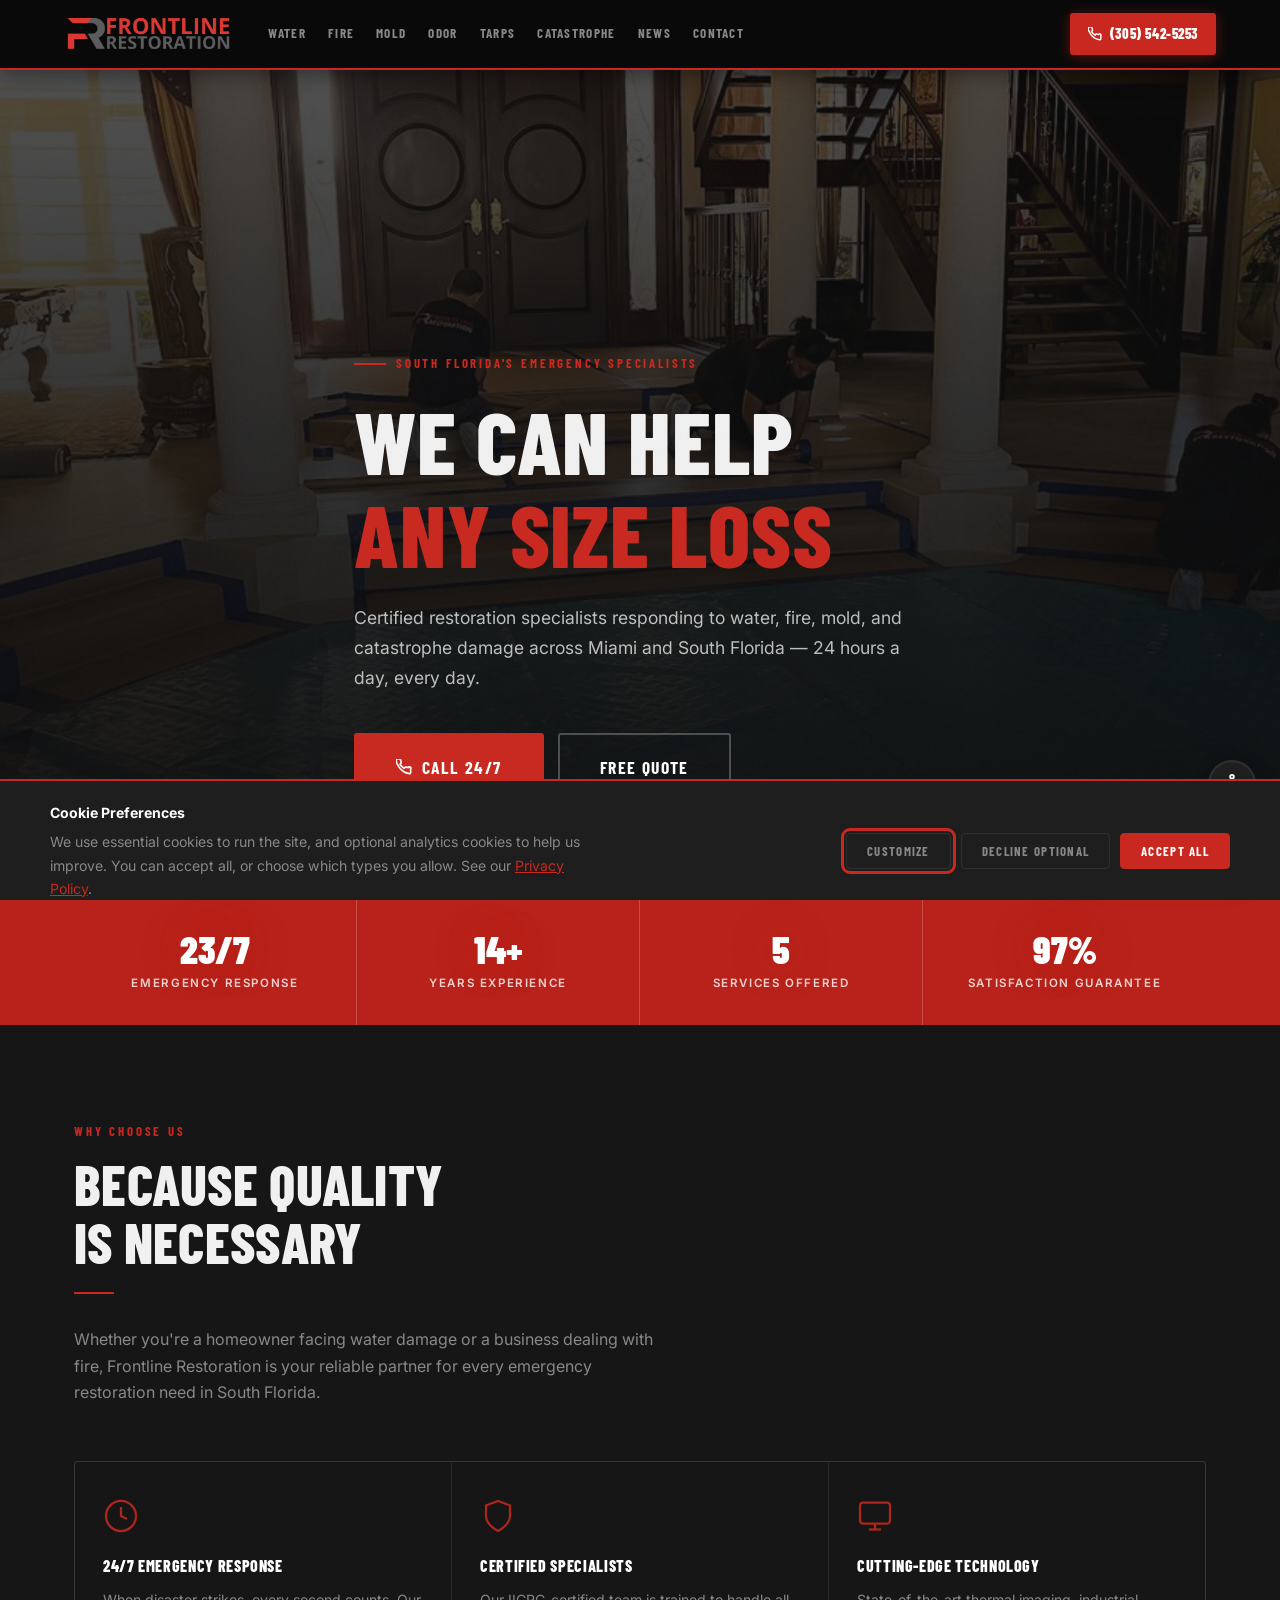
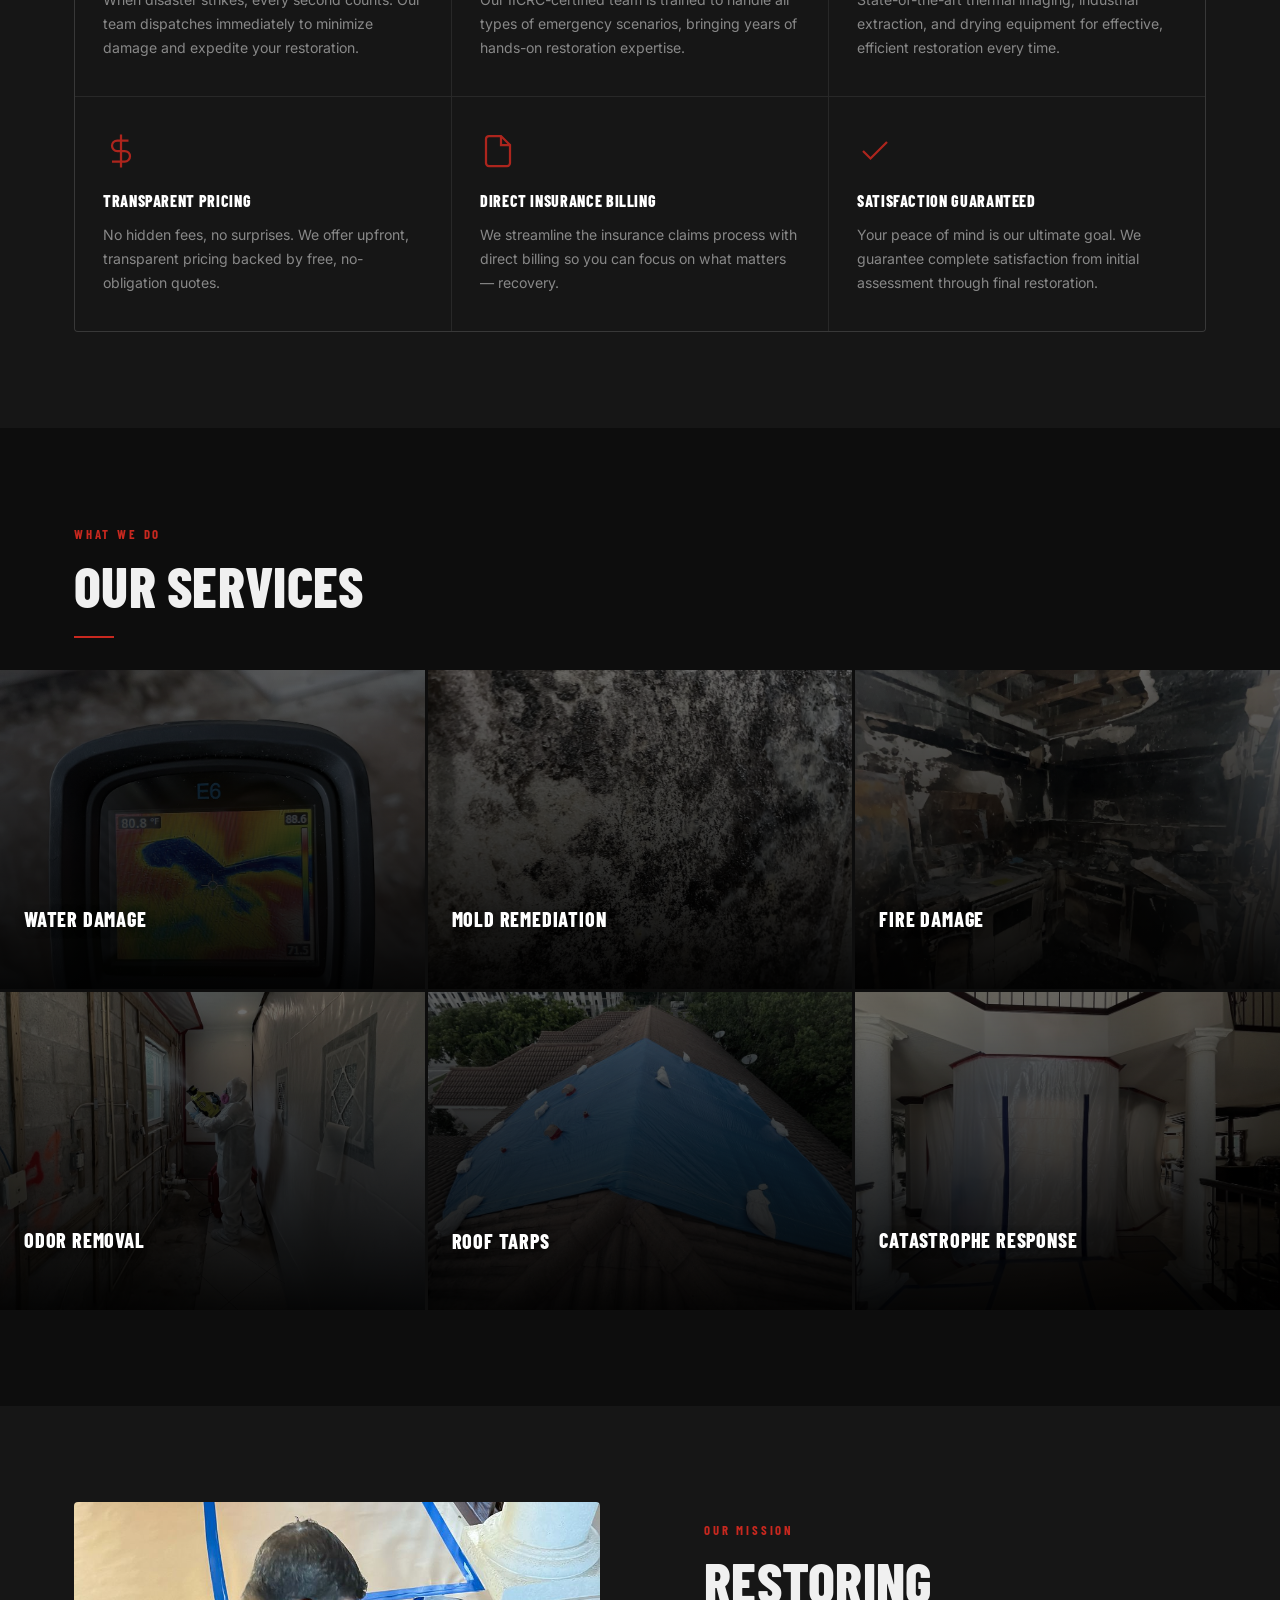
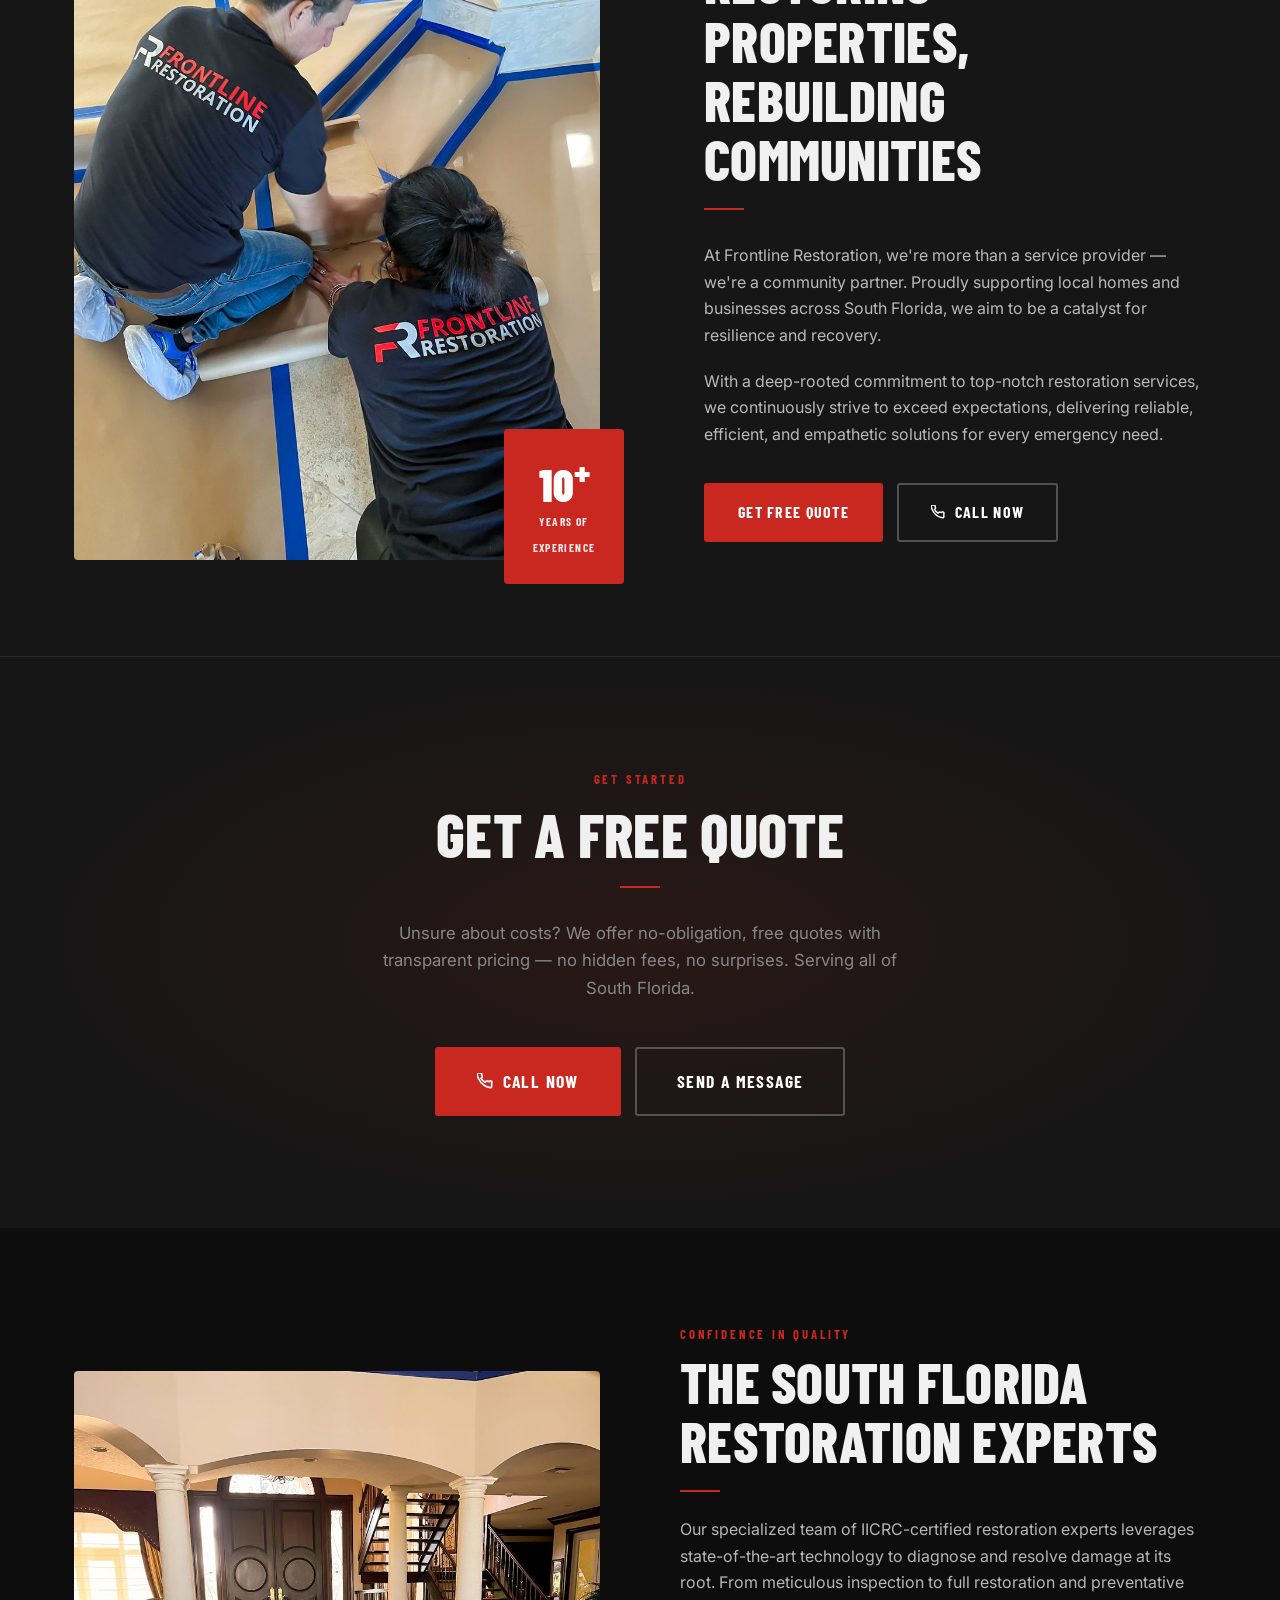
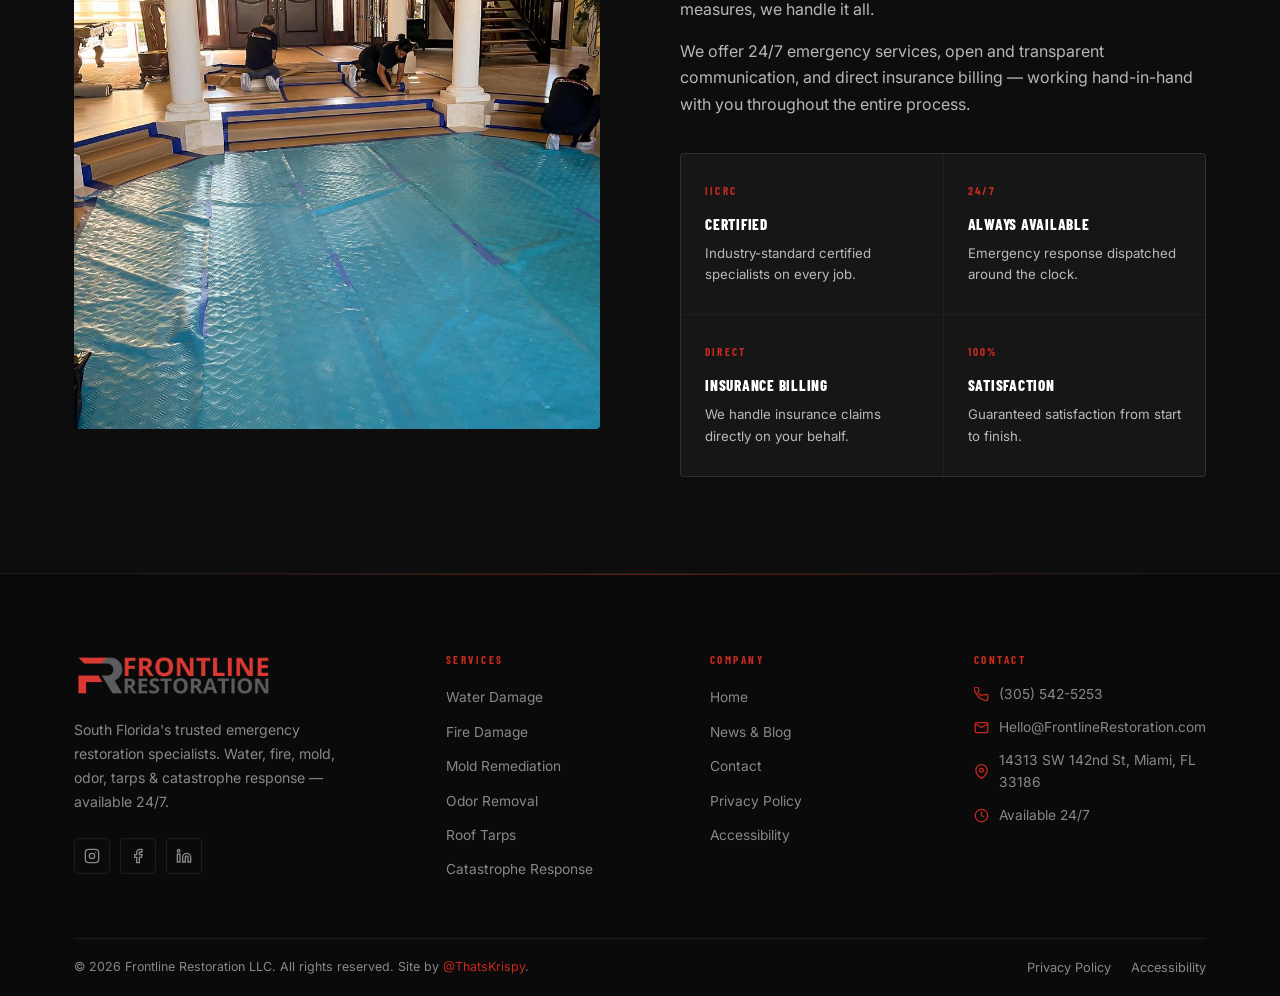
==== commit 43d8ce45: "perf+fx: 31MB→7MB images, minified CSS/JS, lazy load, advanced visual effects v6 PERFORMANCE: Images" ====
--- a/index.html
+++ b/index.html
@@ -12,7 +12,9 @@
   <link rel="canonical" href="https://frontlinerestoration.com/">
   <link rel="icon" type="image/png" sizes="32x32" href="images/favicon-32.png">
   <link rel="apple-touch-icon" href="images/favicon-180.png">
-  <link rel="stylesheet" href="css/style.css?v=5">
+    <link rel="preconnect" href="https://fonts.googleapis.com">
+  <link rel="preconnect" href="https://fonts.gstatic.com" crossorigin>
+  <link rel="stylesheet" href="css/style.css?v=6">
   <script type="application/ld+json">{"@context":"https://schema.org","@type":"LocalBusiness","name":"Frontline Restoration LLC","telephone":"(305) 542-5253","email":"Hello@FrontlineRestoration.com","address":{"@type":"PostalAddress","streetAddress":"14313 SW 142nd St","addressLocality":"Miami","addressRegion":"FL","postalCode":"33186","addressCountry":"US"},"openingHoursSpecification":{"@type":"OpeningHoursSpecification","dayOfWeek":["Monday","Tuesday","Wednesday","Thursday","Friday","Saturday","Sunday"],"opens":"00:00","closes":"23:59"},"url":"https://frontlinerestoration.com","areaServed":"South Florida"}</script>
 </head>
 <body>
@@ -170,7 +172,7 @@
 
 </main>
 <div id="site-footer-inject"></div>
-<script src="js/components.js?v=5"></script>
-<script src="js/ada.js?v=5"></script>
+<script src="js/components.js?v=6"></script>
+<script src="js/ada.js?v=6"></script>
 </body>
 </html>
--- a/css/style.css
+++ b/css/style.css
@@ -1,1605 +1,95 @@
+@import url('https://fonts.googleapis.com/css2?family=Barlow+Condensed:wght@400;600;700;800;900&family=Inter:wght@300;400;500;600&display=swap');:root{--red:#c8281f;--red-dark:#a01f17;--red-glow:rgba(200,40,31,0.15);--bg:#0d0d0d;--bg-card:#161616;--bg-elevated:#1e1e1e;--border:rgba(255,255,255,0.08);--text:#f0f0f0;--text-muted:#888;--white:#fff;--font-display:'Barlow Condensed',sans-serif;--font-body:'Inter',sans-serif;--radius:4px;--transition:.22s ease;--max-w:1180px;--header-h:72px}*,*::before,*::after{box-sizing:border-box;margin:0;padding:0}html{scroll-behavior:smooth;font-size:16px;overflow-x:hidden}body{font-family:var(--font-body);background:var(--bg);color:var(--text);line-height:1.65;overflow-x:hidden;width:100%}img{display:block;max-width:100%;height:auto}a{color:inherit;text-decoration:none}ul{list-style:none}button{cursor:pointer;font-family:inherit;border:0;background:0}:focus-visible{outline:3px solid var(--red);outline-offset:3px}.sr-only{position:absolute;width:1px;height:1px;padding:0;margin:-1px;overflow:hidden;clip:rect(0,0,0,0);white-space:nowrap;border:0}@media(prefers-reduced-motion:reduce){*,*::before,*::after{animation-duration:.01ms !important;transition-duration:.01ms !important}}.skip-link{position:absolute;top:-100%;left:16px;background:var(--red);color:var(--white);padding:8px 16px;border-radius:var(--radius);z-index:9999;font-weight:600;transition:top var(--transition)}.skip-link:focus{top:16px}.container{max-width:var(--max-w);margin:0 auto;padding:0 24px}.section{padding:96px 0}.section--sm{padding:64px 0}.section--dark{background:var(--bg)}.section--card{background:var(--bg-card)}.section--elevated{background:var(--bg-elevated)}.eyebrow{font-family:var(--font-display);font-size:.8rem;font-weight:700;letter-spacing:.18em;text-transform:uppercase;color:var(--red);display:block;margin-bottom:12px}.divider{width:48px;height:3px;background:var(--red);margin:20px 0 32px}.divider--center{margin:20px auto 32px}h1,h2,h3,h4,h5,h6{font-family:var(--font-display);font-weight:800;text-transform:uppercase;line-height:1.05;letter-spacing:.01em}h1{font-size:clamp(2.8rem,7vw,5.5rem)}h2{font-size:clamp(2rem,5vw,3.5rem)}h3{font-size:clamp(1.4rem,3vw,2rem)}h4{font-size:1.15rem}p{max-width:68ch}p+p{margin-top:16px}.btn{display:inline-flex;align-items:center;gap:10px;padding:14px 32px;font-family:var(--font-display);font-size:1rem;font-weight:700;letter-spacing:.1em;text-transform:uppercase;border-radius:var(--radius);transition:all var(--transition);white-space:nowrap;border:2px solid transparent}.btn--primary{background:var(--red);color:var(--white);border-color:var(--red)}.btn--primary:hover{background:var(--red-dark);border-color:var(--red-dark);transform:translateY(-1px);box-shadow:0 8px 24px rgba(200,40,31,0.30)}.btn--outline{background:transparent;color:var(--white);border-color:rgba(255,255,255,0.4)}.btn--outline:hover{border-color:var(--red);color:var(--red)}.btn--lg{padding:18px 40px;font-size:1.1rem}:root{--fh-h:68px;--fh-h-mob:58px;--fh-bg:rgba(10,10,10,0.97);--fh-border:#c8281f;--fh-z:900;--fh-drawer-w:300px}.skip-link{position:absolute;top:-100%;left:16px;background:var(--red);color:#fff;padding:8px 16px;border-radius:4px;z-index:9999;font-weight:600;transition:top .2s}.skip-link:focus{top:16px}.fh{position:sticky;top:0;z-index:var(--fh-z);width:100%;background:var(--fh-bg);border-bottom:2px solid var(--fh-border);backdrop-filter:blur(12px);-webkit-backdrop-filter:blur(12px);box-shadow:0 2px 24px rgba(0,0,0,0.5)}.fh__bar{display:flex;align-items:center;height:var(--fh-h);max-width:1200px;margin:0 auto;padding:0 24px;gap:8px}.fh__logo{flex-shrink:0;line-height:0;margin-right:16px}.fh__logo img{height:38px;width:auto;display:block;transition:opacity .2s}.fh__logo:hover img{opacity:.85}.fh__nav{display:flex;align-items:center;gap:2px;flex:1}.fh__link{font-family:var(--font-display);font-size:.82rem;font-weight:700;letter-spacing:.1em;text-transform:uppercase;color:#888;padding:6px 10px;border-radius:3px;white-space:nowrap;transition:color .18s,background .18s;position:relative}.fh__link:hover{color:#fff;background:rgba(255,255,255,0.06)}.fh__link.active{color:#fff}.fh__link.active::after{content:'';position:absolute;bottom:1px;left:8px;right:8px;height:2px;background:var(--red);border-radius:1px}.fh__cta{display:flex;align-items:center;gap:8px;flex-shrink:0;margin-left:12px;padding:9px 18px;background:var(--red);color:#fff;border-radius:3px;font-family:var(--font-display);font-size:.9rem;font-weight:800;letter-spacing:.04em;white-space:nowrap;box-shadow:0 2px 14px rgba(200,40,31,0.4);transition:background .18s,box-shadow .18s,transform .18s}.fh__cta:hover{background:#d92d23;box-shadow:0 4px 22px rgba(200,40,31,0.6);transform:translateY(-1px)}.fh__cta svg{flex-shrink:0}.fh__burger{display:none;flex-direction:column;justify-content:center;gap:5px;flex-shrink:0;margin-left:auto;width:40px;height:40px;padding:8px;background:0;border:0;cursor:pointer;border-radius:4px}.fh__burger span{display:block;width:24px;height:2px;background:#fff;border-radius:2px;transition:transform .22s,opacity .22s;transform-origin:center}.fh__burger[aria-expanded="true"] span:nth-child(1){transform:translateY(7px) rotate(45deg)}.fh__burger[aria-expanded="true"] span:nth-child(2){opacity:0;transform:scaleX(0)}.fh__burger[aria-expanded="true"] span:nth-child(3){transform:translateY(-7px) rotate(-45deg)}.fh__drawer{position:fixed;top:0;right:0;bottom:0;width:var(--fh-drawer-w);max-width:85vw;background:#111;z-index:calc(var(--fh-z) + 10);display:flex;flex-direction:column;padding:80px 0 40px;overflow-y:auto;transform:translateX(100%);transition:transform .28s cubic-bezier(0.4,0,0.2,1);border-left:2px solid rgba(200,40,31,0.3)}.fh__drawer--open{transform:translateX(0)}.fh__drawer nav{display:flex;flex-direction:column;padding:0 24px}.fh__drawer-link{font-family:var(--font-display);font-size:1.1rem;font-weight:700;letter-spacing:.08em;text-transform:uppercase;color:#ccc;padding:14px 0;border-bottom:1px solid rgba(255,255,255,0.07);transition:color .16s,padding-left .16s}.fh__drawer-link:hover,.fh__drawer-link.active{color:var(--red);padding-left:6px}.fh__drawer-cta{padding:28px 24px 0;display:flex;flex-direction:column;gap:12px}.fh__drawer-cta .btn{width:100%;justify-content:center;text-align:center}.fh__drawer-info{padding:24px 24px 0;margin-top:8px;border-top:1px solid rgba(255,255,255,0.07);display:flex;flex-direction:column;gap:8px;font-size:.82rem;color:#666}.fh__drawer-info a{color:#888;transition:color .16s}.fh__drawer-info a:hover{color:#fff}.fh__overlay{display:none;position:fixed;inset:0;background:rgba(0,0,0,0.6);z-index:calc(var(--fh-z) + 9);backdrop-filter:blur(2px);-webkit-backdrop-filter:blur(2px)}.fh__overlay--show{display:block}@media(max-width:768px){.fh__bar{height:var(--fh-h-mob);padding:0 16px;gap:0}.fh__logo img{height:32px}.fh__logo{margin-right:0}.fh__nav{display:none}.fh__cta{display:none}.fh__burger{display:flex}}@media(max-width:380px){.fh__logo img{height:28px}.fh__bar{padding:0 12px}}.emergency-cta{position:fixed;bottom:24px;right:24px;z-index:300;display:flex;flex-direction:column;align-items:flex-end;gap:10px}.emergency-cta__btn{display:flex;align-items:center;gap:12px;background:var(--red);color:var(--white);padding:14px 22px;border-radius:40px;font-family:var(--font-display);font-weight:800;font-size:1rem;letter-spacing:.08em;text-transform:uppercase;box-shadow:0 6px 28px rgba(200,40,31,0.50);transition:all var(--transition)}.emergency-cta__btn:hover{background:var(--red-dark);transform:translateY(-2px);box-shadow:0 10px 36px rgba(200,40,31,0.60)}.emergency-cta__pulse{display:inline-block;width:10px;height:10px;background:var(--white);border-radius:50%;animation:pulse 1.8s ease-in-out infinite}@keyframes pulse{0%,100%{opacity:1;transform:scale(1)}50%{opacity:.5;transform:scale(1.4)}}.hero{position:relative;min-height:92vh;display:flex;align-items:flex-end;overflow:hidden;background:var(--bg)}.hero__media{position:absolute;inset:0;overflow:hidden}.hero__img{width:100%;height:100%;object-fit:cover;opacity:.35;transform:scale(1.04);transition:transform 6s ease}.hero:hover .hero__img{transform:scale(1)}.hero__overlay{position:absolute;inset:0;background:linear-gradient(to top,rgba(13,13,13,0.97) 0,rgba(13,13,13,0.6) 50%,rgba(13,13,13,0.2) 100%)}.hero__content{position:relative;padding:80px 0 96px;max-width:760px}.hero__sup{display:inline-flex;align-items:center;gap:10px;font-family:var(--font-display);font-size:.8rem;font-weight:700;letter-spacing:.22em;text-transform:uppercase;color:var(--red);margin-bottom:20px}.hero__sup::before{content:'';display:block;width:32px;height:2px;background:var(--red)}.hero__h1{margin-bottom:24px}.hero__h1 span{color:var(--red);display:block}.hero__desc{font-size:1.1rem;color:rgba(255,255,255,0.72);max-width:52ch;margin-bottom:40px;line-height:1.7}.hero__actions{display:flex;flex-wrap:wrap;gap:14px}.hero__scroll{position:absolute;bottom:36px;right:0;display:flex;flex-direction:column;align-items:center;gap:8px;color:var(--text-muted);font-size:.7rem;letter-spacing:.15em;text-transform:uppercase}.hero__scroll-line{width:1px;height:48px;background:linear-gradient(to bottom,var(--red),transparent);animation:scrollLine 2s ease-in-out infinite}@keyframes scrollLine{0%,100%{opacity:1}50%{opacity:.3}}.stats-bar{background:#b8221a;padding:0}.stats-bar__inner{display:grid;grid-template-columns:repeat(4,1fr)}.stat{padding:28px 24px;text-align:center;border-right:1px solid rgba(255,255,255,0.2)}.stat:last-child{border-right:0}.stat__number{font-family:var(--font-display);font-size:2.2rem;font-weight:900;color:var(--white);line-height:1;margin-bottom:4px}.stat__label{font-size:.78rem;font-weight:600;letter-spacing:.1em;text-transform:uppercase;color:rgba(255,255,255,0.8)}.why-grid{display:grid;grid-template-columns:repeat(3,1fr);gap:1px;background:var(--border);border:1px solid var(--border);border-radius:var(--radius);overflow:hidden}.why-card{background:var(--bg-card);padding:40px 32px;transition:background var(--transition)}.why-card:hover{background:var(--bg-elevated)}.why-card__icon{width:44px;height:44px;margin-bottom:20px;color:var(--red)}.why-card h3{font-size:1.1rem;color:var(--white);margin-bottom:14px}.why-card p{font-size:.88rem;color:var(--text-muted);line-height:1.7}.services-grid{display:grid;grid-template-columns:repeat(3,1fr);gap:3px}.service-card{position:relative;overflow:hidden;aspect-ratio:4/3;cursor:pointer}.service-card__img{width:100%;height:100%;object-fit:cover;transition:transform .5s ease,filter .5s ease;filter:brightness(0.45) saturate(0.6)}.service-card:hover .service-card__img{transform:scale(1.06);filter:brightness(0.3) saturate(0.4)}.service-card__body{position:absolute;inset:0;display:flex;flex-direction:column;justify-content:flex-end;padding:28px;background:linear-gradient(to top,rgba(0,0,0,0.85) 0,transparent 60%)}.service-card__title{font-family:var(--font-display);font-size:1.4rem;font-weight:800;text-transform:uppercase;color:var(--white);letter-spacing:.04em;margin-bottom:8px}.service-card__link{display:inline-flex;align-items:center;gap:6px;font-family:var(--font-display);font-size:.78rem;font-weight:700;letter-spacing:.15em;text-transform:uppercase;color:var(--red);opacity:0;transform:translateY(8px);transition:all .3s ease}.service-card:hover .service-card__link{opacity:1;transform:translateY(0)}.cta-band{padding:80px 0;background:var(--bg-card);border-top:1px solid var(--border);border-bottom:1px solid var(--border)}.cta-band__inner{display:flex;align-items:center;justify-content:space-between;gap:32px;flex-wrap:wrap}.cta-band__text h2{font-size:clamp(1.6rem,4vw,2.8rem);margin-bottom:12px}.cta-band__text p{color:var(--text-muted);max-width:48ch}.cta-band__actions{display:flex;gap:14px;flex-wrap:wrap}.about-split{display:grid;grid-template-columns:1fr 1fr;gap:80px;align-items:center}.about-split__img-wrap{position:relative}.about-split__img{border-radius:var(--radius);aspect-ratio:4/5;object-fit:cover;width:100%}.about-split__badge{position:absolute;bottom:-24px;right:-24px;background:var(--red);color:var(--white);padding:24px;border-radius:var(--radius);text-align:center;min-width:120px}.about-split__badge-num{font-family:var(--font-display);font-size:2.8rem;font-weight:900;line-height:1;display:block}.about-split__badge-text{font-family:var(--font-display);font-size:.72rem;font-weight:700;letter-spacing:.12em;text-transform:uppercase;opacity:.9}.about-split__content{padding-left:24px}.about-split__content h2{margin-bottom:0}.about-split__content p{color:rgba(255,255,255,0.7);margin-top:20px}.about-split__actions{margin-top:36px;display:flex;gap:14px;flex-wrap:wrap}.process-list{counter-reset:steps;display:flex;flex-direction:column;gap:0}.process-step{counter-increment:steps;display:grid;grid-template-columns:60px 1fr;gap:24px;padding:32px 0;border-bottom:1px solid var(--border);align-items:start}.process-step:last-child{border-bottom:0}.process-step__num{font-family:var(--font-display);font-size:2rem;font-weight:900;color:var(--red);opacity:.4;line-height:1}.process-step h4{color:var(--white);margin-bottom:8px}.process-step p{font-size:.88rem;color:var(--text-muted)}.feature-grid{display:grid;grid-template-columns:repeat(4,1fr);gap:1px;background:var(--border);border:1px solid var(--border);overflow:hidden;border-radius:var(--radius)}.feature-card{background:var(--bg-card);padding:36px 28px}.feature-card__num{font-family:var(--font-display);font-size:.7rem;font-weight:700;letter-spacing:.2em;color:var(--red);display:block;margin-bottom:16px}.feature-card h4{font-size:.95rem;color:var(--white);margin-bottom:12px}.feature-card p{font-size:.83rem;color:var(--text-muted)}.page-hero{position:relative;min-height:50vh;display:flex;align-items:flex-end;overflow:hidden}.page-hero__media{position:absolute;inset:0;overflow:hidden}.page-hero__img{width:100%;height:100%;object-fit:cover;opacity:.3}.page-hero__overlay{position:absolute;inset:0;background:linear-gradient(to top,rgba(13,13,13,0.98) 0,rgba(13,13,13,0.5) 100%)}.page-hero__content{position:relative;padding:60px 0 72px}.page-hero__content h1{line-height:1}.page-hero__content h1 span{color:var(--red);display:block}.page-hero__content .hero__sup{margin-bottom:16px}.page-hero__rule{width:56px;height:3px;background:var(--white);margin-top:24px}.text-image{display:grid;grid-template-columns:1fr 1fr;gap:80px;align-items:center}.text-image--reverse .text-image__image{order:-1}.text-image__image{border-radius:var(--radius);overflow:hidden}.text-image__image img{width:100%;height:100%;object-fit:cover;aspect-ratio:4/5;transition:transform .5s ease}.text-image__image:hover img{transform:scale(1.03)}.text-image__body h2{margin-bottom:0}.text-image__body .divider{margin:20px 0 24px}.text-image__body p{color:rgba(255,255,255,0.7)}.text-image__body .eyebrow{margin-bottom:8px}.photo-slider{position:relative;overflow:hidden}.photo-slider__track{display:flex;gap:3px;transition:transform .5s ease}.photo-slider__slide{flex:0 0 calc(25% - 2px);aspect-ratio:4/3;overflow:hidden;border-radius:var(--radius)}.photo-slider__slide img{width:100%;height:100%;object-fit:cover;transition:transform .4s ease}.photo-slider__slide:hover img{transform:scale(1.05)}.slider-controls{display:flex;gap:10px;margin-top:16px;justify-content:center}.slider-btn{width:40px;height:40px;border:1px solid var(--border);border-radius:50%;display:flex;align-items:center;justify-content:center;color:var(--text-muted);transition:all var(--transition);background:var(--bg-card)}.slider-btn:hover{border-color:var(--red);color:var(--red)}.quote-cta{padding:96px 0;background:var(--bg-card);border-top:1px solid var(--border);text-align:center;position:relative;overflow:hidden}.quote-cta::before{content:'';position:absolute;inset:0;background:radial-gradient(ellipse at center,var(--red-glow) 0,transparent 70%);pointer-events:none}.quote-cta h2{margin-bottom:0;position:relative}.quote-cta .divider--center{position:relative}.quote-cta .eyebrow{text-align:center;display:block;position:relative}.quote-cta__desc{color:var(--text-muted);max-width:50ch;margin:0 auto 40px;font-size:1rem;position:relative}.quote-cta__actions{display:flex;gap:14px;justify-content:center;flex-wrap:wrap;position:relative}.news-grid{display:grid;grid-template-columns:repeat(3,1fr);gap:24px}.news-card{background:var(--bg-card);border:1px solid var(--border);border-radius:var(--radius);overflow:hidden;transition:all var(--transition);display:flex;flex-direction:column}.news-card:hover{border-color:var(--red);transform:translateY(-4px);box-shadow:0 16px 40px rgba(0,0,0,0.4)}.news-card__img{aspect-ratio:16/9;overflow:hidden}.news-card__img img{width:100%;height:100%;object-fit:cover;transition:transform .5s ease;filter:saturate(0.6)}.news-card:hover .news-card__img img{transform:scale(1.04)}.news-card__body{padding:28px 24px;flex:1;display:flex;flex-direction:column}.news-card__cat{font-family:var(--font-display);font-size:.7rem;font-weight:700;letter-spacing:.18em;text-transform:uppercase;color:var(--red);margin-bottom:10px}.news-card h3{font-size:1.05rem;color:var(--white);margin-bottom:12px;flex:1;line-height:1.35}.news-card p{font-size:.84rem;color:var(--text-muted);margin-bottom:20px}.news-card__read{display:inline-flex;align-items:center;gap:6px;font-family:var(--font-display);font-size:.78rem;font-weight:700;letter-spacing:.1em;text-transform:uppercase;color:var(--red);margin-top:auto;transition:gap var(--transition)}.news-card:hover .news-card__read{gap:10px}.contact-grid{display:grid;grid-template-columns:1fr 1fr;gap:80px;align-items:start}.contact-info{display:flex;flex-direction:column;gap:32px}.contact-info-card{display:flex;align-items:flex-start;gap:20px;padding:28px;background:var(--bg-card);border:1px solid var(--border);border-radius:var(--radius);transition:border-color var(--transition)}.contact-info-card:hover{border-color:var(--red)}.contact-info-card__icon{width:44px;height:44px;background:var(--red-glow);border-radius:var(--radius);display:flex;align-items:center;justify-content:center;flex-shrink:0;color:var(--red)}.contact-info-card h4{color:var(--red);margin-bottom:6px;font-size:.85rem}.contact-info-card p,.contact-info-card a{color:var(--text);font-size:1rem;font-weight:500}.form{display:flex;flex-direction:column;gap:18px}.form__row{display:grid;grid-template-columns:1fr 1fr;gap:18px}.form__group{display:flex;flex-direction:column;gap:8px}.form__label{font-family:var(--font-display);font-size:.78rem;font-weight:700;letter-spacing:.1em;text-transform:uppercase;color:var(--text-muted)}.form__label .req{color:var(--red);margin-left:3px}.form__input,.form__select,.form__textarea{background:var(--bg-elevated);border:1px solid var(--border);border-radius:var(--radius);padding:13px 16px;color:var(--white);font-family:var(--font-body);font-size:.95rem;transition:border-color var(--transition);width:100%;-webkit-appearance:none}.form__input:focus,.form__select:focus,.form__textarea:focus{outline:0;border-color:var(--red)}.form__input::placeholder,.form__textarea::placeholder{color:var(--text-muted)}.form__textarea{resize:vertical;min-height:130px}.form__select option{background:var(--bg-elevated)}.form__check{display:flex;align-items:flex-start;gap:12px;font-size:.84rem;color:var(--text-muted);cursor:pointer}.form__check input[type="checkbox"]{width:18px;height:18px;flex-shrink:0;accent-color:var(--red);cursor:pointer;margin-top:2px}.form__check a{color:var(--red);text-decoration:underline}.form__submit{width:100%}.map-section{height:400px;position:relative}.map-section iframe{width:100%;height:100%;border:0;filter:grayscale(0.8) invert(0.9) hue-rotate(180deg)}.map-overlay{position:absolute;top:24px;left:24px;background:var(--bg);border:1px solid var(--border);border-radius:var(--radius);padding:16px 20px}.map-overlay h4{font-size:.85rem;color:var(--red);margin-bottom:6px}.map-overlay p{font-size:.82rem;color:var(--text-muted)}.footer{background:#0a0a0a;border-top:1px solid var(--border);padding:72px 0 0}.footer__grid{display:grid;grid-template-columns:1.5fr 1fr 1fr 1fr;gap:48px}.footer__brand p{font-size:.88rem;color:var(--text-muted);margin:20px 0 24px;line-height:1.7;max-width:30ch}.footer__socials{display:flex;gap:10px}.footer__socials a{display:flex;align-items:center;justify-content:center;width:36px;height:36px;border:1px solid var(--border);border-radius:var(--radius);color:var(--text-muted);transition:all var(--transition)}.footer__socials a:hover{color:var(--red);border-color:var(--red)}.footer__col h5{font-family:var(--font-display);font-size:.75rem;font-weight:700;letter-spacing:.2em;text-transform:uppercase;color:var(--red);margin-bottom:20px}.footer__col ul{display:flex;flex-direction:column;gap:10px}.footer__col ul li a{font-size:.88rem;color:var(--text-muted);transition:color var(--transition)}.footer__col ul li a:hover{color:var(--white)}.footer__contact-item{display:flex;align-items:center;gap:10px;font-size:.88rem;color:var(--text-muted);margin-bottom:12px;transition:color var(--transition)}.footer__contact-item:hover{color:var(--white)}.footer__contact-item svg{color:var(--red);flex-shrink:0}.footer__bottom{margin-top:56px;border-top:1px solid var(--border);padding:20px 0;display:flex;align-items:center;justify-content:space-between;flex-wrap:wrap;gap:12px}.footer__bottom p{font-size:.8rem;color:var(--text-muted);max-width:100%}.footer__bottom a{color:var(--red)}.footer__legal{display:flex;gap:20px}.footer__legal a{font-size:.8rem;color:var(--text-muted);transition:color var(--transition)}.footer__legal a:hover{color:var(--white)}.consent-banner{position:fixed;bottom:0;left:0;right:0;z-index:500;background:var(--bg-elevated);border-top:2px solid var(--red);padding:20px 24px;display:none}.consent-banner.show{display:block}.consent-banner__inner{max-width:var(--max-w);margin:0 auto;display:flex;align-items:center;justify-content:space-between;gap:20px;flex-wrap:wrap}.consent-banner__text{font-size:.88rem;color:var(--text-muted);max-width:60ch}.consent-banner__text a{color:var(--red);text-decoration:underline}.consent-banner__actions{display:flex;gap:10px;flex-shrink:0}.consent-btn{padding:9px 20px;font-family:var(--font-display);font-size:.8rem;font-weight:700;letter-spacing:.1em;text-transform:uppercase;border-radius:var(--radius);cursor:pointer;transition:all var(--transition)}.consent-btn--accept{background:var(--red);color:var(--white);border:1px solid var(--red)}.consent-btn--accept:hover{background:var(--red-dark)}.consent-btn--decline{background:transparent;color:var(--text-muted);border:1px solid var(--border)}.consent-btn--decline:hover{border-color:var(--text-muted);color:var(--white)}[role="button"]:focus-visible,button:focus-visible,a:focus-visible,input:focus-visible,select:focus-visible,textarea:focus-visible{outline:3px solid var(--red);outline-offset:2px}@media(max-width:1024px){.why-grid{grid-template-columns:repeat(2,1fr)}.services-grid{grid-template-columns:repeat(2,1fr)}.about-split{grid-template-columns:1fr;gap:48px}.about-split__content{padding-left:0}.about-split__badge{right:16px}.footer__grid{grid-template-columns:1fr 1fr;gap:36px}.feature-grid{grid-template-columns:repeat(2,1fr)}.stats-bar__inner{grid-template-columns:repeat(2,1fr)}.stat{border-right:1px solid rgba(255,255,255,0.2)}.stat:nth-child(2){border-right:0}.stat:nth-child(3){border-right:1px solid rgba(255,255,255,0.2);border-top:1px solid rgba(255,255,255,0.2)}.stat:nth-child(4){border-top:1px solid rgba(255,255,255,0.2)}.text-image{grid-template-columns:1fr;gap:40px}.text-image--reverse .text-image__image{order:0}.contact-grid{grid-template-columns:1fr;gap:48px}.news-grid{grid-template-columns:repeat(2,1fr)}}@media(max-width:768px){:root{--header-h:60px}.hero{min-height:100svh;align-items:flex-end}.hero__content{padding:48px 0 80px}.hero__h1{font-size:clamp(2.2rem,10vw,3.8rem)}.hero__desc{font-size:1rem;margin-bottom:32px}.hero__actions{flex-direction:column;gap:10px}.hero__actions .btn{width:100%;text-align:center;justify-content:center}.hero__scroll{display:none}.stats-bar__inner{grid-template-columns:1fr 1fr}.stat{padding:20px 12px}.stat__number{font-size:1.8rem}.section{padding:56px 0}.why-grid{grid-template-columns:1fr}.services-grid{grid-template-columns:1fr}.feature-grid{grid-template-columns:1fr}.form__row{grid-template-columns:1fr}.footer__grid{grid-template-columns:1fr}.news-grid{grid-template-columns:1fr}.cta-band__inner{flex-direction:column;text-align:center}.cta-band__actions{justify-content:center}.photo-slider__slide{flex:0 0 calc(85% - 2px)}.emergency-cta__btn span{display:none}.emergency-cta__btn{border-radius:50%;width:54px;height:54px;padding:0;justify-content:center}.mobile-menu__link{min-height:48px;display:flex;align-items:center}input,textarea,select{font-size:16px !important}}@media(max-width:480px){:root{--header-h:56px}.container{padding:0 16px}.hero__content{padding:40px 0 72px}.stats-bar__inner{grid-template-columns:1fr 1fr}.photo-slider__slide{flex:0 0 calc(88% - 2px)}.section{padding:48px 0}}@media(max-width:360px){:root{--header-h:52px}.site-header>.container{padding:0}}.consent-details{border-top:1px solid rgba(255,255,255,0.1);padding:20px 0;margin-top:16px}.consent-details__inner{display:flex;flex-direction:column;gap:16px}.consent-toggle-row{display:flex;align-items:flex-start;justify-content:space-between;gap:24px;padding:12px 0;border-bottom:1px solid rgba(255,255,255,0.07)}.consent-toggle-row:last-of-type{border-bottom:0}.consent-switch{position:relative;display:inline-block;width:44px;height:24px;flex-shrink:0;margin-top:2px}.consent-switch input{opacity:0;width:0;height:0}.consent-switch__slider{position:absolute;inset:0;background:#444;border-radius:24px;cursor:pointer;transition:background .2s}.consent-switch__slider::before{content:'';position:absolute;width:18px;height:18px;left:3px;bottom:3px;background:white;border-radius:50%;transition:transform .2s}.consent-switch input:checked+.consent-switch__slider{background:var(--red)}.consent-switch input:checked+.consent-switch__slider::before{transform:translateX(20px)}.consent-switch input:focus-visible+.consent-switch__slider{outline:3px solid var(--red);outline-offset:2px}.consent-btn--settings{padding:9px 20px;font-family:var(--font-display);font-size:.8rem;font-weight:700;letter-spacing:.1em;text-transform:uppercase;border-radius:var(--radius);cursor:pointer;transition:all var(--transition);background:transparent;color:var(--text-muted);border:1px solid var(--border)}.consent-btn--settings:hover{border-color:var(--white);color:var(--white)}.consent-banner{padding-bottom:0}.consent-banner.show{display:block}#ada-widget-btn{position:fixed;bottom:92px;right:24px;z-index:290;width:48px;height:48px;border-radius:50%;background:var(--bg-elevated);border:2px solid var(--border);color:var(--white);display:flex;align-items:center;justify-content:center;cursor:pointer;transition:all var(--transition);box-shadow:0 4px 16px rgba(0,0,0,0.4)}#ada-widget-btn:hover{border-color:var(--red);color:var(--red);transform:translateY(-2px)}#ada-widget-btn:focus-visible{outline:3px solid var(--red);outline-offset:3px}#ada-panel{position:fixed;bottom:152px;right:24px;z-index:291;background:var(--bg-elevated);border:1px solid var(--border);border-radius:8px;padding:20px;width:260px;box-shadow:0 16px 48px rgba(0,0,0,0.5);display:none}#ada-panel.open{display:block}#ada-panel h3{font-size:.85rem;color:var(--white);margin-bottom:16px;letter-spacing:.1em}.ada-control{display:flex;align-items:center;justify-content:space-between;margin-bottom:12px;font-size:.82rem;color:var(--text-muted)}.ada-control:last-child{margin-bottom:0}.ada-btn-group{display:flex;gap:6px}.ada-btn{padding:5px 10px;font-size:.78rem;font-family:var(--font-body);border-radius:3px;border:1px solid var(--border);background:var(--bg-card);color:var(--text-muted);cursor:pointer;transition:all var(--transition)}.ada-btn:hover,.ada-btn.active{border-color:var(--red);color:var(--white);background:var(--red-glow)}.ada-reset{display:block;width:100%;margin-top:16px;padding:8px;font-family:var(--font-display);font-size:.75rem;font-weight:700;letter-spacing:.1em;text-transform:uppercase;border-radius:var(--radius);border:1px solid var(--border);background:transparent;color:var(--text-muted);cursor:pointer;transition:all var(--transition);text-align:center}.ada-reset:hover{border-color:var(--red);color:var(--red)}body.ada-font-large{font-size:1.1rem !important}body.ada-font-xlarge{font-size:1.25rem !important}body.ada-contrast-high{--bg:#000 !important;--bg-card:#0a0a0a !important;--bg-elevated:#111 !important;--text:#fff !important;--text-muted:#ccc !important;filter:contrast(1.2)}body.ada-contrast-high .hero__img,body.ada-contrast-high .page-hero__img,body.ada-contrast-high .service-card__img{filter:brightness(0.5) !important}body.ada-links-underline a{text-decoration:underline !important}body.ada-reduce-motion *{animation:none !important;transition:none !important}body.ada-grayscale{filter:grayscale(1)}@media(max-width:768px){#ada-widget-btn{bottom:86px;right:16px}#ada-panel{right:16px;bottom:146px;width:calc(100vw - 32px);max-width:280px}}.stats-bar{background:#b8221a}.quote-cta::before{background:radial-gradient(ellipse at center,rgba(200,40,31,0.10) 0,transparent 70%)}.emergency-cta__btn{box-shadow:0 6px 24px rgba(200,40,31,0.45)}.emergency-cta__btn:hover{box-shadow:0 10px 32px rgba(200,40,31,0.55)}.why-card{padding:36px 28px}.why-card h3{font-size:1rem;letter-spacing:.04em}.why-card__icon{width:36px;height:36px;margin-bottom:16px;opacity:.85}.feature-card{padding:28px 24px}.feature-card h4{letter-spacing:.05em;margin-bottom:10px}.service-card__title{font-size:1.25rem;text-shadow:0 2px 8px rgba(0,0,0,0.6)}.service-card__body{background:linear-gradient(to top,rgba(0,0,0,0.92) 0,rgba(0,0,0,0.4) 60%,transparent 100%);padding:32px 24px 24px}h2{letter-spacing:.005em}.eyebrow{letter-spacing:.22em}.divider{width:40px;height:2px}.btn{letter-spacing:.08em;border-radius:3px}.btn--primary{background:var(--red);border-color:var(--red)}.btn--primary:hover{background:#a01f17;border-color:#a01f17;box-shadow:0 6px 20px rgba(200,40,31,0.30)}.btn--outline{border-color:rgba(255,255,255,0.25)}.btn--outline:hover{border-color:var(--red);background:rgba(200,40,31,0.08);color:var(--white)}.contact-info-card{padding:24px;gap:16px}.contact-info-card__icon{width:40px;height:40px;border-radius:3px}.contact-info-card h4{font-size:.72rem;letter-spacing:.16em;margin-bottom:4px}.form__input,.form__select,.form__textarea{border-radius:3px;padding:12px 14px;font-size:.92rem;background:rgba(255,255,255,0.04);border-color:rgba(255,255,255,0.1)}.form__input:focus,.form__select:focus,.form__textarea:focus{background:rgba(255,255,255,0.06);border-color:var(--red)}.form__label{font-size:.72rem;letter-spacing:.14em;margin-bottom:6px}.page-hero{min-height:48vh}.process-step{padding:28px 0}.process-step__num{font-size:1.6rem;opacity:.35;min-width:52px}.stat{padding:32px 24px}.stat__number{font-size:2.4rem;margin-bottom:6px}.stat__label{font-size:.72rem;letter-spacing:.14em}.quote-cta{padding:112px 0}.quote-cta h2{font-size:clamp(2.2rem,5vw,3.8rem)}.quote-cta__desc{font-size:1.05rem;margin-bottom:44px}.footer{padding:80px 0 0}.footer__col h5{font-size:.7rem;letter-spacing:.22em;margin-bottom:18px}.footer__col ul{gap:8px}.footer__col ul li a{font-size:.86rem}.footer__contact-item{font-size:.86rem;margin-bottom:10px}.footer__bottom{padding:18px 0}.footer__bottom p{font-size:.78rem}@media(max-width:768px){.page-hero{min-height:42vh}.quote-cta{padding:64px 0}.stat{padding:20px 12px}.stat__number{font-size:1.8rem}}
+
 /* ============================================================
-   FRONTLINE RESTORATION — Global Stylesheet
+   ADVANCED VISUAL EFFECTS — v6
    ============================================================ */
 
-/* ── Google Fonts ── */
-@import url('https://fonts.googleapis.com/css2?family=Barlow+Condensed:wght@400;600;700;800;900&family=Inter:wght@300;400;500;600&display=swap');
+/* ── Scroll reveal animations ── */
+[data-reveal]{opacity:0;transform:translateY(28px);transition:opacity .65s cubic-bezier(.4,0,.2,1),transform .65s cubic-bezier(.4,0,.2,1)}
+[data-reveal].revealed{opacity:1;transform:none}
+[data-reveal="left"]{transform:translateX(-32px)}
+[data-reveal="right"]{transform:translateX(32px)}
+[data-reveal="scale"]{transform:scale(.94)}
+[data-reveal="left"].revealed,[data-reveal="right"].revealed,[data-reveal="scale"].revealed{transform:none;opacity:1}
 
-/* ── Design Tokens ── */
-:root {
-  --red:        #C8281F;
-  --red-dark:   #A01F17;
-  --red-glow:   rgba(200,40,31,0.15);
-  --bg:         #0D0D0D;
-  --bg-card:    #161616;
-  --bg-elevated:#1E1E1E;
-  --border:     rgba(255,255,255,0.08);
-  --text:       #F0F0F0;
-  --text-muted: #888888;
-  --white:      #FFFFFF;
+/* ── Gradient text utility ── */
+.text-gradient{background:linear-gradient(135deg,#fff 0%,#C8281F 100%);-webkit-background-clip:text;-webkit-text-fill-color:transparent;background-clip:text}
 
-  --font-display: 'Barlow Condensed', sans-serif;
-  --font-body:    'Inter', sans-serif;
+/* ── Header scroll shrink effect ── */
+.fh{transition:height .25s ease,background .25s ease,box-shadow .25s ease}
+.fh.scrolled .fh__bar{height:52px}
+.fh.scrolled{box-shadow:0 4px 40px rgba(0,0,0,.7)}
 
-  --radius: 4px;
-  --transition: 0.22s ease;
-  --max-w: 1180px;
-  --header-h: 72px;
+/* ── Hero parallax container ── */
+.hero__media{will-change:transform}
+
+/* ── Stats bar — glow on numbers ── */
+.stat__number{text-shadow:0 0 40px rgba(200,40,31,.35)}
+
+/* ── Service cards — lift + red top border reveal ── */
+.service-card{position:relative;transition:transform .28s cubic-bezier(.4,0,.2,1),box-shadow .28s ease;overflow:hidden}
+.service-card::before{content:'';position:absolute;top:0;left:0;right:0;height:2px;background:var(--red);transform:scaleX(0);transform-origin:left;transition:transform .32s cubic-bezier(.4,0,.2,1)}
+.service-card:hover{transform:translateY(-6px);box-shadow:0 20px 48px rgba(0,0,0,.5)}
+.service-card:hover::before{transform:scaleX(1)}
+
+/* ── Why cards — shimmer on hover ── */
+.why-card{position:relative;overflow:hidden;transition:transform .28s ease,box-shadow .28s ease}
+.why-card::after{content:'';position:absolute;top:-50%;left:-60%;width:40%;height:200%;background:linear-gradient(105deg,transparent 40%,rgba(255,255,255,.06) 50%,transparent 60%);transform:skewX(-15deg);transition:left .5s ease;pointer-events:none}
+.why-card:hover{transform:translateY(-4px);box-shadow:0 16px 40px rgba(0,0,0,.4)}
+.why-card:hover::after{left:120%}
+
+/* ── Red accent pulse on CTA buttons ── */
+.btn--primary{position:relative;overflow:hidden}
+.btn--primary::after{content:'';position:absolute;inset:0;background:radial-gradient(circle at 50% 0%,rgba(255,255,255,.15),transparent 70%);opacity:0;transition:opacity .3s}
+.btn--primary:hover::after{opacity:1}
+
+/* ── Page hero — subtle vignette ── */
+.page-hero::after{content:'';position:absolute;inset:0;background:radial-gradient(ellipse at center,transparent 40%,rgba(0,0,0,.4) 100%);pointer-events:none}
+
+/* ── Photo slider — subtle scale on active slide ── */
+.photo-slider__slide img{transition:transform .4s ease}
+.photo-slider__slide:hover img{transform:scale(1.03)}
+
+/* ── Footer — red top glow line ── */
+.footer{position:relative}
+.footer::before{content:'';position:absolute;top:0;left:10%;right:10%;height:1px;background:linear-gradient(90deg,transparent,rgba(200,40,31,.5),transparent)}
+
+/* ── Nav link — animated underline on hover ── */
+.fh__link::after{content:'';position:absolute;bottom:1px;left:50%;right:50%;height:2px;background:var(--red);transition:left .2s ease,right .2s ease}
+.fh__link:not(.active):hover::after{left:8px;right:8px}
+
+/* ── Drawer links — red left bar ── */
+.fh__drawer-link{position:relative}
+.fh__drawer-link::before{content:'';position:absolute;left:-24px;top:50%;transform:translateY(-50%);width:3px;height:0;background:var(--red);transition:height .22s ease;border-radius:2px}
+.fh__drawer-link:hover::before,.fh__drawer-link.active::before{height:60%}
+
+/* ── Section headings — red underline accent ── */
+.section-label{position:relative;display:inline-block}
+
+/* ── Emergency CTA pulse ring ── */
+.emergency-cta__pulse{position:absolute;inset:-6px;border-radius:50%;border:2px solid rgba(200,40,31,.5);animation:pulse-ring 2s cubic-bezier(.4,0,.6,1) infinite}
+@keyframes pulse-ring{0%{transform:scale(.95);opacity:.8}70%{transform:scale(1.15);opacity:0}100%{transform:scale(1.15);opacity:0}}
+
+/* ── Noise texture overlay on hero ── */
+.hero::before{content:'';position:absolute;inset:0;background-image:url("data:image/svg+xml,%3Csvg viewBox='0 0 256 256' xmlns='http://www.w3.org/2000/svg'%3E%3Cfilter id='noise'%3E%3CfeTurbulence type='fractalNoise' baseFrequency='0.9' numOctaves='4' stitchTiles='stitch'/%3E%3C/filter%3E%3Crect width='100%25' height='100%25' filter='url(%23noise)' opacity='0.04'/%3E%3C/svg%3E");pointer-events:none;z-index:1;opacity:.4}
+
+/* ── CTA band — animated gradient ── */
+.cta-band{position:relative;overflow:hidden}
+.cta-band::before{content:'';position:absolute;top:-50%;left:-50%;width:200%;height:200%;background:radial-gradient(ellipse at 60% 50%,rgba(200,40,31,.12),transparent 60%);animation:cta-glow 6s ease-in-out infinite alternate}
+@keyframes cta-glow{0%{transform:translate(0,0)}100%{transform:translate(-10%,5%)}}
+
+/* ── Image cards — overlay fade ── */
+.service-card__media{position:relative;overflow:hidden}
+.service-card__media::after{content:'';position:absolute;inset:0;background:linear-gradient(to top,rgba(13,13,13,.6) 0%,transparent 50%);opacity:.6;transition:opacity .3s}
+.service-card:hover .service-card__media::after{opacity:.3}
+
+/* ── Stat items — hover lift ── */
+.stat{transition:transform .22s ease}
+.stat:hover{transform:translateY(-3px)}
+
+/* ── Reduced motion override ── */
+@media (prefers-reduced-motion:reduce){
+  [data-reveal]{opacity:1!important;transform:none!important;transition:none!important}
+  .fh,.service-card,.why-card,.stat{transition:none!important}
+  .cta-band::before,.emergency-cta__pulse{animation:none!important}
 }
-
-/* ── Reset ── */
-*, *::before, *::after { box-sizing: border-box; margin: 0; padding: 0; }
-html { scroll-behavior: smooth; font-size: 16px; overflow-x: hidden; }
-body {
-  font-family: var(--font-body);
-  background: var(--bg);
-  color: var(--text);
-  line-height: 1.65;
-  overflow-x: hidden;
-  width: 100%;
-}
-img { display: block; max-width: 100%; height: auto; }
-a { color: inherit; text-decoration: none; }
-ul { list-style: none; }
-button { cursor: pointer; font-family: inherit; border: none; background: none; }
-
-/* ── Accessibility ── */
-:focus-visible { outline: 3px solid var(--red); outline-offset: 3px; }
-.sr-only {
-  position: absolute; width: 1px; height: 1px;
-  padding: 0; margin: -1px; overflow: hidden;
-  clip: rect(0,0,0,0); white-space: nowrap; border: 0;
-}
-@media (prefers-reduced-motion: reduce) {
-  *, *::before, *::after { animation-duration: 0.01ms !important; transition-duration: 0.01ms !important; }
-}
-
-/* ── Skip Link ── */
-.skip-link {
-  position: absolute; top: -100%; left: 16px;
-  background: var(--red); color: var(--white);
-  padding: 8px 16px; border-radius: var(--radius);
-  z-index: 9999; font-weight: 600;
-  transition: top var(--transition);
-}
-.skip-link:focus { top: 16px; }
-
-/* ── Utility ── */
-.container { max-width: var(--max-w); margin: 0 auto; padding: 0 24px; }
-.section { padding: 96px 0; }
-.section--sm { padding: 64px 0; }
-.section--dark { background: var(--bg); }
-.section--card { background: var(--bg-card); }
-.section--elevated { background: var(--bg-elevated); }
-
-.eyebrow {
-  font-family: var(--font-display);
-  font-size: 0.8rem;
-  font-weight: 700;
-  letter-spacing: 0.18em;
-  text-transform: uppercase;
-  color: var(--red);
-  display: block;
-  margin-bottom: 12px;
-}
-.divider {
-  width: 48px; height: 3px;
-  background: var(--red);
-  margin: 20px 0 32px;
-}
-.divider--center { margin: 20px auto 32px; }
-
-h1,h2,h3,h4,h5,h6 {
-  font-family: var(--font-display);
-  font-weight: 800;
-  text-transform: uppercase;
-  line-height: 1.05;
-  letter-spacing: 0.01em;
-}
-h1 { font-size: clamp(2.8rem, 7vw, 5.5rem); }
-h2 { font-size: clamp(2rem, 5vw, 3.5rem); }
-h3 { font-size: clamp(1.4rem, 3vw, 2rem); }
-h4 { font-size: 1.15rem; }
-
-p { max-width: 68ch; }
-p + p { margin-top: 16px; }
-
-/* ── Buttons ── */
-.btn {
-  display: inline-flex;
-  align-items: center;
-  gap: 10px;
-  padding: 14px 32px;
-  font-family: var(--font-display);
-  font-size: 1rem;
-  font-weight: 700;
-  letter-spacing: 0.1em;
-  text-transform: uppercase;
-  border-radius: var(--radius);
-  transition: all var(--transition);
-  white-space: nowrap;
-  border: 2px solid transparent;
-}
-.btn--primary {
-  background: var(--red);
-  color: var(--white);
-  border-color: var(--red);
-}
-.btn--primary:hover {
-  background: var(--red-dark);
-  border-color: var(--red-dark);
-  transform: translateY(-1px);
-  box-shadow: 0 8px 24px rgba(200,40,31,0.30);
-}
-.btn--outline {
-  background: transparent;
-  color: var(--white);
-  border-color: rgba(255,255,255,0.4);
-}
-.btn--outline:hover {
-  border-color: var(--red);
-  color: var(--red);
-}
-.btn--lg { padding: 18px 40px; font-size: 1.1rem; }
-
-
-
-/* ============================================================
-   FRONTLINE HEADER — v5 clean rebuild
-   Mobile-first. All header styles live here, zero overrides needed.
-   Class prefix: fh__ (Frontline Header)
-   ============================================================ */
-
-/* ── Variables ── */
-:root {
-  --fh-h: 68px;          /* header height desktop */
-  --fh-h-mob: 58px;      /* header height mobile  */
-  --fh-bg: rgba(10,10,10,0.97);
-  --fh-border: #C8281F;
-  --fh-z: 900;
-  --fh-drawer-w: 300px;
-}
-
-/* ── Skip link ── */
-.skip-link {
-  position: absolute; top: -100%; left: 16px;
-  background: var(--red); color: #fff;
-  padding: 8px 16px; border-radius: 4px;
-  z-index: 9999; font-weight: 600;
-  transition: top 0.2s;
-}
-.skip-link:focus { top: 16px; }
-
-/* ──────────────────────────────────────────
-   HEADER SHELL
-────────────────────────────────────────── */
-.fh {
-  position: sticky;
-  top: 0;
-  z-index: var(--fh-z);
-  width: 100%;
-  background: var(--fh-bg);
-  border-bottom: 2px solid var(--fh-border);
-  backdrop-filter: blur(12px);
-  -webkit-backdrop-filter: blur(12px);
-  box-shadow: 0 2px 24px rgba(0,0,0,0.5);
-}
-
-/* Inner bar — single flex row */
-.fh__bar {
-  display: flex;
-  align-items: center;
-  height: var(--fh-h);
-  max-width: 1200px;
-  margin: 0 auto;
-  padding: 0 24px;
-  gap: 8px;
-}
-
-/* ──────────────────────────────────────────
-   LOGO
-────────────────────────────────────────── */
-.fh__logo {
-  flex-shrink: 0;
-  line-height: 0;
-  margin-right: 16px;
-}
-.fh__logo img {
-  height: 38px;
-  width: auto;
-  display: block;
-  transition: opacity 0.2s;
-}
-.fh__logo:hover img { opacity: 0.85; }
-
-/* ──────────────────────────────────────────
-   DESKTOP NAV
-────────────────────────────────────────── */
-.fh__nav {
-  display: flex;
-  align-items: center;
-  gap: 2px;
-  flex: 1;
-}
-
-.fh__link {
-  font-family: var(--font-display);
-  font-size: 0.82rem;
-  font-weight: 700;
-  letter-spacing: 0.1em;
-  text-transform: uppercase;
-  color: #888;
-  padding: 6px 10px;
-  border-radius: 3px;
-  white-space: nowrap;
-  transition: color 0.18s, background 0.18s;
-  position: relative;
-}
-.fh__link:hover { color: #fff; background: rgba(255,255,255,0.06); }
-.fh__link.active { color: #fff; }
-.fh__link.active::after {
-  content: '';
-  position: absolute;
-  bottom: 1px; left: 8px; right: 8px;
-  height: 2px;
-  background: var(--red);
-  border-radius: 1px;
-}
-
-/* ──────────────────────────────────────────
-   DESKTOP CALL CTA
-────────────────────────────────────────── */
-.fh__cta {
-  display: flex;
-  align-items: center;
-  gap: 8px;
-  flex-shrink: 0;
-  margin-left: 12px;
-  padding: 9px 18px;
-  background: var(--red);
-  color: #fff;
-  border-radius: 3px;
-  font-family: var(--font-display);
-  font-size: 0.9rem;
-  font-weight: 800;
-  letter-spacing: 0.04em;
-  white-space: nowrap;
-  box-shadow: 0 2px 14px rgba(200,40,31,0.4);
-  transition: background 0.18s, box-shadow 0.18s, transform 0.18s;
-}
-.fh__cta:hover {
-  background: #d92d23;
-  box-shadow: 0 4px 22px rgba(200,40,31,0.6);
-  transform: translateY(-1px);
-}
-.fh__cta svg { flex-shrink: 0; }
-
-/* ──────────────────────────────────────────
-   BURGER BUTTON — hidden on desktop
-────────────────────────────────────────── */
-.fh__burger {
-  display: none;   /* ← hidden by default (desktop) */
-  flex-direction: column;
-  justify-content: center;
-  gap: 5px;
-  flex-shrink: 0;
-  margin-left: auto;
-  width: 40px;
-  height: 40px;
-  padding: 8px;
-  background: none;
-  border: none;
-  cursor: pointer;
-  border-radius: 4px;
-}
-.fh__burger span {
-  display: block;
-  width: 24px;
-  height: 2px;
-  background: #fff;
-  border-radius: 2px;
-  transition: transform 0.22s, opacity 0.22s;
-  transform-origin: center;
-}
-/* X state */
-.fh__burger[aria-expanded="true"] span:nth-child(1) { transform: translateY(7px) rotate(45deg); }
-.fh__burger[aria-expanded="true"] span:nth-child(2) { opacity: 0; transform: scaleX(0); }
-.fh__burger[aria-expanded="true"] span:nth-child(3) { transform: translateY(-7px) rotate(-45deg); }
-
-/* ──────────────────────────────────────────
-   MOBILE DRAWER
-────────────────────────────────────────── */
-.fh__drawer {
-  position: fixed;
-  top: 0; right: 0; bottom: 0;
-  width: var(--fh-drawer-w);
-  max-width: 85vw;
-  background: #111;
-  z-index: calc(var(--fh-z) + 10);
-  display: flex;
-  flex-direction: column;
-  padding: 80px 0 40px;
-  overflow-y: auto;
-  transform: translateX(100%);
-  transition: transform 0.28s cubic-bezier(0.4,0,0.2,1);
-  border-left: 2px solid rgba(200,40,31,0.3);
-}
-.fh__drawer--open { transform: translateX(0); }
-
-.fh__drawer nav {
-  display: flex;
-  flex-direction: column;
-  padding: 0 24px;
-}
-
-.fh__drawer-link {
-  font-family: var(--font-display);
-  font-size: 1.1rem;
-  font-weight: 700;
-  letter-spacing: 0.08em;
-  text-transform: uppercase;
-  color: #ccc;
-  padding: 14px 0;
-  border-bottom: 1px solid rgba(255,255,255,0.07);
-  transition: color 0.16s, padding-left 0.16s;
-}
-.fh__drawer-link:hover,
-.fh__drawer-link.active { color: var(--red); padding-left: 6px; }
-
-.fh__drawer-cta {
-  padding: 28px 24px 0;
-  display: flex;
-  flex-direction: column;
-  gap: 12px;
-}
-.fh__drawer-cta .btn { width: 100%; justify-content: center; text-align: center; }
-
-.fh__drawer-info {
-  padding: 24px 24px 0;
-  margin-top: 8px;
-  border-top: 1px solid rgba(255,255,255,0.07);
-  display: flex;
-  flex-direction: column;
-  gap: 8px;
-  font-size: 0.82rem;
-  color: #666;
-}
-.fh__drawer-info a { color: #888; transition: color 0.16s; }
-.fh__drawer-info a:hover { color: #fff; }
-
-/* ──────────────────────────────────────────
-   OVERLAY
-────────────────────────────────────────── */
-.fh__overlay {
-  display: none;
-  position: fixed;
-  inset: 0;
-  background: rgba(0,0,0,0.6);
-  z-index: calc(var(--fh-z) + 9);
-  backdrop-filter: blur(2px);
-  -webkit-backdrop-filter: blur(2px);
-}
-.fh__overlay--show { display: block; }
-
-/* ──────────────────────────────────────────
-   MOBILE BREAKPOINT — single clean block
-────────────────────────────────────────── */
-@media (max-width: 768px) {
-  .fh__bar {
-    height: var(--fh-h-mob);
-    padding: 0 16px;
-    gap: 0;
-  }
-  .fh__logo img { height: 32px; }
-  .fh__logo { margin-right: 0; }
-
-  /* Desktop nav + CTA: completely gone */
-  .fh__nav { display: none; }
-  .fh__cta { display: none; }
-
-  /* Burger: visible */
-  .fh__burger { display: flex; }
-}
-
-@media (max-width: 380px) {
-  .fh__logo img { height: 28px; }
-  .fh__bar { padding: 0 12px; }
-}
-
-
-/* ── Emergency Sticky CTA ── */
-.emergency-cta {
-  position: fixed;
-  bottom: 24px; right: 24px;
-  z-index: 300;
-  display: flex;
-  flex-direction: column;
-  align-items: flex-end;
-  gap: 10px;
-}
-.emergency-cta__btn {
-  display: flex;
-  align-items: center;
-  gap: 12px;
-  background: var(--red);
-  color: var(--white);
-  padding: 14px 22px;
-  border-radius: 40px;
-  font-family: var(--font-display);
-  font-weight: 800;
-  font-size: 1rem;
-  letter-spacing: 0.08em;
-  text-transform: uppercase;
-  box-shadow: 0 6px 28px rgba(200,40,31,0.50);
-  transition: all var(--transition);
-}
-.emergency-cta__btn:hover {
-  background: var(--red-dark);
-  transform: translateY(-2px);
-  box-shadow: 0 10px 36px rgba(200,40,31,0.60);
-}
-.emergency-cta__pulse {
-  display: inline-block;
-  width: 10px; height: 10px;
-  background: var(--white);
-  border-radius: 50%;
-  animation: pulse 1.8s ease-in-out infinite;
-}
-@keyframes pulse {
-  0%, 100% { opacity: 1; transform: scale(1); }
-  50% { opacity: 0.5; transform: scale(1.4); }
-}
-
-/* ── Hero ── */
-.hero {
-  position: relative;
-  min-height: 92vh;
-  display: flex; align-items: flex-end;
-  overflow: hidden;
-  background: var(--bg);
-}
-.hero__media {
-  position: absolute; inset: 0;
-  overflow: hidden;
-}
-.hero__img {
-  width: 100%; height: 100%;
-  object-fit: cover;
-  opacity: 0.35;
-  transform: scale(1.04);
-  transition: transform 6s ease;
-}
-.hero:hover .hero__img { transform: scale(1); }
-.hero__overlay {
-  position: absolute; inset: 0;
-  background: linear-gradient(
-    to top,
-    rgba(13,13,13,0.97) 0%,
-    rgba(13,13,13,0.6) 50%,
-    rgba(13,13,13,0.2) 100%
-  );
-}
-.hero__content {
-  position: relative;
-  padding: 80px 0 96px;
-  max-width: 760px;
-}
-.hero__sup {
-  display: inline-flex;
-  align-items: center;
-  gap: 10px;
-  font-family: var(--font-display);
-  font-size: 0.8rem;
-  font-weight: 700;
-  letter-spacing: 0.22em;
-  text-transform: uppercase;
-  color: var(--red);
-  margin-bottom: 20px;
-}
-.hero__sup::before {
-  content: '';
-  display: block;
-  width: 32px; height: 2px;
-  background: var(--red);
-}
-.hero__h1 { margin-bottom: 24px; }
-.hero__h1 span { color: var(--red); display: block; }
-.hero__desc {
-  font-size: 1.1rem;
-  color: rgba(255,255,255,0.72);
-  max-width: 52ch;
-  margin-bottom: 40px;
-  line-height: 1.7;
-}
-.hero__actions { display: flex; flex-wrap: wrap; gap: 14px; }
-.hero__scroll {
-  position: absolute;
-  bottom: 36px; right: 0;
-  display: flex; flex-direction: column; align-items: center; gap: 8px;
-  color: var(--text-muted);
-  font-size: 0.7rem;
-  letter-spacing: 0.15em;
-  text-transform: uppercase;
-}
-.hero__scroll-line {
-  width: 1px; height: 48px;
-  background: linear-gradient(to bottom, var(--red), transparent);
-  animation: scrollLine 2s ease-in-out infinite;
-}
-@keyframes scrollLine {
-  0%,100% { opacity: 1; }
-  50% { opacity: 0.3; }
-}
-
-/* ── Stats Bar ── */
-.stats-bar {
-  background: #B8221A;
-  padding: 0;
-}
-.stats-bar__inner {
-  display: grid;
-  grid-template-columns: repeat(4, 1fr);
-}
-.stat {
-  padding: 28px 24px;
-  text-align: center;
-  border-right: 1px solid rgba(255,255,255,0.2);
-}
-.stat:last-child { border-right: none; }
-.stat__number {
-  font-family: var(--font-display);
-  font-size: 2.2rem;
-  font-weight: 900;
-  color: var(--white);
-  line-height: 1;
-  margin-bottom: 4px;
-}
-.stat__label {
-  font-size: 0.78rem;
-  font-weight: 600;
-  letter-spacing: 0.1em;
-  text-transform: uppercase;
-  color: rgba(255,255,255,0.8);
-}
-
-/* ── Why Us Grid ── */
-.why-grid {
-  display: grid;
-  grid-template-columns: repeat(3, 1fr);
-  gap: 1px;
-  background: var(--border);
-  border: 1px solid var(--border);
-  border-radius: var(--radius);
-  overflow: hidden;
-}
-.why-card {
-  background: var(--bg-card);
-  padding: 40px 32px;
-  transition: background var(--transition);
-}
-.why-card:hover { background: var(--bg-elevated); }
-.why-card__icon {
-  width: 44px; height: 44px;
-  margin-bottom: 20px;
-  color: var(--red);
-}
-.why-card h3 {
-  font-size: 1.1rem;
-  color: var(--white);
-  margin-bottom: 14px;
-}
-.why-card p { font-size: 0.88rem; color: var(--text-muted); line-height: 1.7; }
-
-/* ── Services Grid ── */
-.services-grid {
-  display: grid;
-  grid-template-columns: repeat(3, 1fr);
-  gap: 3px;
-}
-.service-card {
-  position: relative;
-  overflow: hidden;
-  aspect-ratio: 4/3;
-  cursor: pointer;
-}
-.service-card__img {
-  width: 100%; height: 100%;
-  object-fit: cover;
-  transition: transform 0.5s ease, filter 0.5s ease;
-  filter: brightness(0.45) saturate(0.6);
-}
-.service-card:hover .service-card__img {
-  transform: scale(1.06);
-  filter: brightness(0.3) saturate(0.4);
-}
-.service-card__body {
-  position: absolute; inset: 0;
-  display: flex; flex-direction: column; justify-content: flex-end;
-  padding: 28px;
-  background: linear-gradient(to top, rgba(0,0,0,0.85) 0%, transparent 60%);
-}
-.service-card__title {
-  font-family: var(--font-display);
-  font-size: 1.4rem;
-  font-weight: 800;
-  text-transform: uppercase;
-  color: var(--white);
-  letter-spacing: 0.04em;
-  margin-bottom: 8px;
-}
-.service-card__link {
-  display: inline-flex;
-  align-items: center;
-  gap: 6px;
-  font-family: var(--font-display);
-  font-size: 0.78rem;
-  font-weight: 700;
-  letter-spacing: 0.15em;
-  text-transform: uppercase;
-  color: var(--red);
-  opacity: 0;
-  transform: translateY(8px);
-  transition: all 0.3s ease;
-}
-.service-card:hover .service-card__link {
-  opacity: 1;
-  transform: translateY(0);
-}
-
-/* ── CTA Band ── */
-.cta-band {
-  padding: 80px 0;
-  background: var(--bg-card);
-  border-top: 1px solid var(--border);
-  border-bottom: 1px solid var(--border);
-}
-.cta-band__inner {
-  display: flex;
-  align-items: center;
-  justify-content: space-between;
-  gap: 32px;
-  flex-wrap: wrap;
-}
-.cta-band__text h2 { font-size: clamp(1.6rem, 4vw, 2.8rem); margin-bottom: 12px; }
-.cta-band__text p { color: var(--text-muted); max-width: 48ch; }
-.cta-band__actions { display: flex; gap: 14px; flex-wrap: wrap; }
-
-/* ── About Split ── */
-.about-split {
-  display: grid;
-  grid-template-columns: 1fr 1fr;
-  gap: 80px;
-  align-items: center;
-}
-.about-split__img-wrap { position: relative; }
-.about-split__img {
-  border-radius: var(--radius);
-  aspect-ratio: 4/5;
-  object-fit: cover;
-  width: 100%;
-}
-.about-split__badge {
-  position: absolute;
-  bottom: -24px; right: -24px;
-  background: var(--red);
-  color: var(--white);
-  padding: 24px;
-  border-radius: var(--radius);
-  text-align: center;
-  min-width: 120px;
-}
-.about-split__badge-num {
-  font-family: var(--font-display);
-  font-size: 2.8rem;
-  font-weight: 900;
-  line-height: 1;
-  display: block;
-}
-.about-split__badge-text {
-  font-family: var(--font-display);
-  font-size: 0.72rem;
-  font-weight: 700;
-  letter-spacing: 0.12em;
-  text-transform: uppercase;
-  opacity: 0.9;
-}
-.about-split__content { padding-left: 24px; }
-.about-split__content h2 { margin-bottom: 0; }
-.about-split__content p { color: rgba(255,255,255,0.7); margin-top: 20px; }
-.about-split__actions { margin-top: 36px; display: flex; gap: 14px; flex-wrap: wrap; }
-
-/* ── Process Steps ── */
-.process-list {
-  counter-reset: steps;
-  display: flex; flex-direction: column; gap: 0;
-}
-.process-step {
-  counter-increment: steps;
-  display: grid;
-  grid-template-columns: 60px 1fr;
-  gap: 24px;
-  padding: 32px 0;
-  border-bottom: 1px solid var(--border);
-  align-items: start;
-}
-.process-step:last-child { border-bottom: none; }
-.process-step__num {
-  font-family: var(--font-display);
-  font-size: 2rem;
-  font-weight: 900;
-  color: var(--red);
-  opacity: 0.4;
-  line-height: 1;
-}
-.process-step h4 { color: var(--white); margin-bottom: 8px; }
-.process-step p { font-size: 0.88rem; color: var(--text-muted); }
-
-/* ── Feature Cards (4-col) ── */
-.feature-grid {
-  display: grid;
-  grid-template-columns: repeat(4, 1fr);
-  gap: 1px;
-  background: var(--border);
-  border: 1px solid var(--border);
-  overflow: hidden;
-  border-radius: var(--radius);
-}
-.feature-card {
-  background: var(--bg-card);
-  padding: 36px 28px;
-}
-.feature-card__num {
-  font-family: var(--font-display);
-  font-size: 0.7rem;
-  font-weight: 700;
-  letter-spacing: 0.2em;
-  color: var(--red);
-  display: block;
-  margin-bottom: 16px;
-}
-.feature-card h4 { font-size: 0.95rem; color: var(--white); margin-bottom: 12px; }
-.feature-card p { font-size: 0.83rem; color: var(--text-muted); }
-
-/* ── Page Hero (inner pages) ── */
-.page-hero {
-  position: relative;
-  min-height: 50vh;
-  display: flex; align-items: flex-end;
-  overflow: hidden;
-}
-.page-hero__media { position: absolute; inset: 0; overflow: hidden; }
-.page-hero__img { width: 100%; height: 100%; object-fit: cover; opacity: 0.3; }
-.page-hero__overlay {
-  position: absolute; inset: 0;
-  background: linear-gradient(to top, rgba(13,13,13,0.98) 0%, rgba(13,13,13,0.5) 100%);
-}
-.page-hero__content { position: relative; padding: 60px 0 72px; }
-.page-hero__content h1 { line-height: 1; }
-.page-hero__content h1 span { color: var(--red); display: block; }
-.page-hero__content .hero__sup { margin-bottom: 16px; }
-.page-hero__rule {
-  width: 56px; height: 3px;
-  background: var(--white);
-  margin-top: 24px;
-}
-
-/* ── Text + Image Section ── */
-.text-image {
-  display: grid;
-  grid-template-columns: 1fr 1fr;
-  gap: 80px;
-  align-items: center;
-}
-.text-image--reverse .text-image__image { order: -1; }
-.text-image__image {
-  border-radius: var(--radius);
-  overflow: hidden;
-}
-.text-image__image img {
-  width: 100%; height: 100%;
-  object-fit: cover;
-  aspect-ratio: 4/5;
-  transition: transform 0.5s ease;
-}
-.text-image__image:hover img { transform: scale(1.03); }
-.text-image__body h2 { margin-bottom: 0; }
-.text-image__body .divider { margin: 20px 0 24px; }
-.text-image__body p { color: rgba(255,255,255,0.7); }
-.text-image__body .eyebrow { margin-bottom: 8px; }
-
-/* ── Photo Slider ── */
-.photo-slider {
-  position: relative;
-  overflow: hidden;
-}
-.photo-slider__track {
-  display: flex;
-  gap: 3px;
-  transition: transform 0.5s ease;
-}
-.photo-slider__slide {
-  flex: 0 0 calc(25% - 2px);
-  aspect-ratio: 4/3;
-  overflow: hidden;
-  border-radius: var(--radius);
-}
-.photo-slider__slide img {
-  width: 100%; height: 100%;
-  object-fit: cover;
-  transition: transform 0.4s ease;
-}
-.photo-slider__slide:hover img { transform: scale(1.05); }
-.slider-controls {
-  display: flex; gap: 10px; margin-top: 16px; justify-content: center;
-}
-.slider-btn {
-  width: 40px; height: 40px;
-  border: 1px solid var(--border);
-  border-radius: 50%;
-  display: flex; align-items: center; justify-content: center;
-  color: var(--text-muted);
-  transition: all var(--transition);
-  background: var(--bg-card);
-}
-.slider-btn:hover { border-color: var(--red); color: var(--red); }
-
-/* ── Quote CTA Section ── */
-.quote-cta {
-  padding: 96px 0;
-  background: var(--bg-card);
-  border-top: 1px solid var(--border);
-  text-align: center;
-  position: relative;
-  overflow: hidden;
-}
-.quote-cta::before {
-  content: '';
-  position: absolute; inset: 0;
-  background: radial-gradient(ellipse at center, var(--red-glow) 0%, transparent 70%);
-  pointer-events: none;
-}
-.quote-cta h2 { margin-bottom: 0; position: relative; }
-.quote-cta .divider--center { position: relative; }
-.quote-cta .eyebrow { text-align: center; display: block; position: relative; }
-.quote-cta__desc {
-  color: var(--text-muted);
-  max-width: 50ch;
-  margin: 0 auto 40px;
-  font-size: 1rem;
-  position: relative;
-}
-.quote-cta__actions {
-  display: flex; gap: 14px; justify-content: center; flex-wrap: wrap;
-  position: relative;
-}
-
-/* ── News Grid ── */
-.news-grid {
-  display: grid;
-  grid-template-columns: repeat(3, 1fr);
-  gap: 24px;
-}
-.news-card {
-  background: var(--bg-card);
-  border: 1px solid var(--border);
-  border-radius: var(--radius);
-  overflow: hidden;
-  transition: all var(--transition);
-  display: flex;
-  flex-direction: column;
-}
-.news-card:hover {
-  border-color: var(--red);
-  transform: translateY(-4px);
-  box-shadow: 0 16px 40px rgba(0,0,0,0.4);
-}
-.news-card__img {
-  aspect-ratio: 16/9;
-  overflow: hidden;
-}
-.news-card__img img {
-  width: 100%; height: 100%;
-  object-fit: cover;
-  transition: transform 0.5s ease;
-  filter: saturate(0.6);
-}
-.news-card:hover .news-card__img img { transform: scale(1.04); }
-.news-card__body {
-  padding: 28px 24px;
-  flex: 1;
-  display: flex;
-  flex-direction: column;
-}
-.news-card__cat {
-  font-family: var(--font-display);
-  font-size: 0.7rem;
-  font-weight: 700;
-  letter-spacing: 0.18em;
-  text-transform: uppercase;
-  color: var(--red);
-  margin-bottom: 10px;
-}
-.news-card h3 {
-  font-size: 1.05rem;
-  color: var(--white);
-  margin-bottom: 12px;
-  flex: 1;
-  line-height: 1.35;
-}
-.news-card p { font-size: 0.84rem; color: var(--text-muted); margin-bottom: 20px; }
-.news-card__read {
-  display: inline-flex;
-  align-items: center;
-  gap: 6px;
-  font-family: var(--font-display);
-  font-size: 0.78rem;
-  font-weight: 700;
-  letter-spacing: 0.1em;
-  text-transform: uppercase;
-  color: var(--red);
-  margin-top: auto;
-  transition: gap var(--transition);
-}
-.news-card:hover .news-card__read { gap: 10px; }
-
-/* ── Contact Grid ── */
-.contact-grid {
-  display: grid;
-  grid-template-columns: 1fr 1fr;
-  gap: 80px;
-  align-items: start;
-}
-.contact-info { display: flex; flex-direction: column; gap: 32px; }
-.contact-info-card {
-  display: flex;
-  align-items: flex-start;
-  gap: 20px;
-  padding: 28px;
-  background: var(--bg-card);
-  border: 1px solid var(--border);
-  border-radius: var(--radius);
-  transition: border-color var(--transition);
-}
-.contact-info-card:hover { border-color: var(--red); }
-.contact-info-card__icon {
-  width: 44px; height: 44px;
-  background: var(--red-glow);
-  border-radius: var(--radius);
-  display: flex; align-items: center; justify-content: center;
-  flex-shrink: 0;
-  color: var(--red);
-}
-.contact-info-card h4 { color: var(--red); margin-bottom: 6px; font-size: 0.85rem; }
-.contact-info-card p, .contact-info-card a {
-  color: var(--text);
-  font-size: 1rem;
-  font-weight: 500;
-}
-
-/* ── Contact Form ── */
-.form { display: flex; flex-direction: column; gap: 18px; }
-.form__row { display: grid; grid-template-columns: 1fr 1fr; gap: 18px; }
-.form__group { display: flex; flex-direction: column; gap: 8px; }
-.form__label {
-  font-family: var(--font-display);
-  font-size: 0.78rem;
-  font-weight: 700;
-  letter-spacing: 0.1em;
-  text-transform: uppercase;
-  color: var(--text-muted);
-}
-.form__label .req { color: var(--red); margin-left: 3px; }
-.form__input, .form__select, .form__textarea {
-  background: var(--bg-elevated);
-  border: 1px solid var(--border);
-  border-radius: var(--radius);
-  padding: 13px 16px;
-  color: var(--white);
-  font-family: var(--font-body);
-  font-size: 0.95rem;
-  transition: border-color var(--transition);
-  width: 100%;
-  -webkit-appearance: none;
-}
-.form__input:focus, .form__select:focus, .form__textarea:focus {
-  outline: none;
-  border-color: var(--red);
-}
-.form__input::placeholder, .form__textarea::placeholder { color: var(--text-muted); }
-.form__textarea { resize: vertical; min-height: 130px; }
-.form__select option { background: var(--bg-elevated); }
-.form__check {
-  display: flex;
-  align-items: flex-start;
-  gap: 12px;
-  font-size: 0.84rem;
-  color: var(--text-muted);
-  cursor: pointer;
-}
-.form__check input[type="checkbox"] {
-  width: 18px; height: 18px;
-  flex-shrink: 0;
-  accent-color: var(--red);
-  cursor: pointer;
-  margin-top: 2px;
-}
-.form__check a { color: var(--red); text-decoration: underline; }
-.form__submit { width: 100%; }
-
-/* ── Map Section ── */
-.map-section { height: 400px; position: relative; }
-.map-section iframe { width: 100%; height: 100%; border: none; filter: grayscale(0.8) invert(0.9) hue-rotate(180deg); }
-.map-overlay {
-  position: absolute; top: 24px; left: 24px;
-  background: var(--bg);
-  border: 1px solid var(--border);
-  border-radius: var(--radius);
-  padding: 16px 20px;
-}
-.map-overlay h4 { font-size: 0.85rem; color: var(--red); margin-bottom: 6px; }
-.map-overlay p { font-size: 0.82rem; color: var(--text-muted); }
-
-/* ── Footer ── */
-.footer {
-  background: #0A0A0A;
-  border-top: 1px solid var(--border);
-  padding: 72px 0 0;
-}
-.footer__grid {
-  display: grid;
-  grid-template-columns: 1.5fr 1fr 1fr 1fr;
-  gap: 48px;
-}
-.footer__brand p {
-  font-size: 0.88rem;
-  color: var(--text-muted);
-  margin: 20px 0 24px;
-  line-height: 1.7;
-  max-width: 30ch;
-}
-.footer__socials { display: flex; gap: 10px; }
-.footer__socials a {
-  display: flex; align-items: center; justify-content: center;
-  width: 36px; height: 36px;
-  border: 1px solid var(--border);
-  border-radius: var(--radius);
-  color: var(--text-muted);
-  transition: all var(--transition);
-}
-.footer__socials a:hover { color: var(--red); border-color: var(--red); }
-.footer__col h5 {
-  font-family: var(--font-display);
-  font-size: 0.75rem;
-  font-weight: 700;
-  letter-spacing: 0.2em;
-  text-transform: uppercase;
-  color: var(--red);
-  margin-bottom: 20px;
-}
-.footer__col ul { display: flex; flex-direction: column; gap: 10px; }
-.footer__col ul li a {
-  font-size: 0.88rem;
-  color: var(--text-muted);
-  transition: color var(--transition);
-}
-.footer__col ul li a:hover { color: var(--white); }
-.footer__contact-item {
-  display: flex; align-items: center; gap: 10px;
-  font-size: 0.88rem;
-  color: var(--text-muted);
-  margin-bottom: 12px;
-  transition: color var(--transition);
-}
-.footer__contact-item:hover { color: var(--white); }
-.footer__contact-item svg { color: var(--red); flex-shrink: 0; }
-.footer__bottom {
-  margin-top: 56px;
-  border-top: 1px solid var(--border);
-  padding: 20px 0;
-  display: flex;
-  align-items: center;
-  justify-content: space-between;
-  flex-wrap: wrap;
-  gap: 12px;
-}
-.footer__bottom p {
-  font-size: 0.8rem;
-  color: var(--text-muted);
-  max-width: 100%;
-}
-.footer__bottom a { color: var(--red); }
-.footer__legal { display: flex; gap: 20px; }
-.footer__legal a {
-  font-size: 0.8rem;
-  color: var(--text-muted);
-  transition: color var(--transition);
-}
-.footer__legal a:hover { color: var(--white); }
-
-/* ── Consent Banner ── */
-.consent-banner {
-  position: fixed;
-  bottom: 0; left: 0; right: 0;
-  z-index: 500;
-  background: var(--bg-elevated);
-  border-top: 2px solid var(--red);
-  padding: 20px 24px;
-  display: none;
-}
-.consent-banner.show { display: block; }
-.consent-banner__inner {
-  max-width: var(--max-w);
-  margin: 0 auto;
-  display: flex;
-  align-items: center;
-  justify-content: space-between;
-  gap: 20px;
-  flex-wrap: wrap;
-}
-.consent-banner__text { font-size: 0.88rem; color: var(--text-muted); max-width: 60ch; }
-.consent-banner__text a { color: var(--red); text-decoration: underline; }
-.consent-banner__actions { display: flex; gap: 10px; flex-shrink: 0; }
-.consent-btn {
-  padding: 9px 20px;
-  font-family: var(--font-display);
-  font-size: 0.8rem;
-  font-weight: 700;
-  letter-spacing: 0.1em;
-  text-transform: uppercase;
-  border-radius: var(--radius);
-  cursor: pointer;
-  transition: all var(--transition);
-}
-.consent-btn--accept {
-  background: var(--red);
-  color: var(--white);
-  border: 1px solid var(--red);
-}
-.consent-btn--accept:hover { background: var(--red-dark); }
-.consent-btn--decline {
-  background: transparent;
-  color: var(--text-muted);
-  border: 1px solid var(--border);
-}
-.consent-btn--decline:hover { border-color: var(--text-muted); color: var(--white); }
-
-/* ── ADA Compliance Additions ── */
-[role="button"]:focus-visible,
-button:focus-visible,
-a:focus-visible,
-input:focus-visible,
-select:focus-visible,
-textarea:focus-visible {
-  outline: 3px solid var(--red);
-  outline-offset: 2px;
-}
-
-/* ── Responsive ── */
-
-/* ══════════════════════════════════════════════
-   HEADER — remixed
-══════════════════════════════════════════════ */
-
-/* Topbar: tight utility strip */
-
-
-@media (max-width: 1024px) {
-  .why-grid { grid-template-columns: repeat(2, 1fr); }
-  .services-grid { grid-template-columns: repeat(2, 1fr); }
-  .about-split { grid-template-columns: 1fr; gap: 48px; }
-  .about-split__content { padding-left: 0; }
-  .about-split__badge { right: 16px; }
-  .footer__grid { grid-template-columns: 1fr 1fr; gap: 36px; }
-  .feature-grid { grid-template-columns: repeat(2, 1fr); }
-  .stats-bar__inner { grid-template-columns: repeat(2, 1fr); }
-  .stat { border-right: 1px solid rgba(255,255,255,0.2); }
-  .stat:nth-child(2) { border-right: none; }
-  .stat:nth-child(3) { border-right: 1px solid rgba(255,255,255,0.2); border-top: 1px solid rgba(255,255,255,0.2); }
-  .stat:nth-child(4) { border-top: 1px solid rgba(255,255,255,0.2); }
-  .text-image { grid-template-columns: 1fr; gap: 40px; }
-  .text-image--reverse .text-image__image { order: 0; }
-  .contact-grid { grid-template-columns: 1fr; gap: 48px; }
-  .news-grid { grid-template-columns: repeat(2, 1fr); }
-}
-
-@media (max-width: 768px) {
-  :root { --header-h: 60px; }
-
-    /* === HERO === */
-  .hero { min-height: 100svh; align-items: flex-end; }
-  .hero__content { padding: 48px 0 80px; }
-  .hero__h1 { font-size: clamp(2.2rem, 10vw, 3.8rem); }
-  .hero__desc { font-size: 1rem; margin-bottom: 32px; }
-  .hero__actions { flex-direction: column; gap: 10px; }
-  .hero__actions .btn { width: 100%; text-align: center; justify-content: center; }
-  .hero__scroll { display: none; }
-
-  /* === STATS BAR === */
-  .stats-bar__inner { grid-template-columns: 1fr 1fr; }
-  .stat { padding: 20px 12px; }
-  .stat__number { font-size: 1.8rem; }
-
-  /* === SECTIONS === */
-  .section { padding: 56px 0; }
-  .why-grid      { grid-template-columns: 1fr; }
-  .services-grid { grid-template-columns: 1fr; }
-  .feature-grid  { grid-template-columns: 1fr; }
-  .form__row     { grid-template-columns: 1fr; }
-  .footer__grid  { grid-template-columns: 1fr; }
-  .news-grid     { grid-template-columns: 1fr; }
-  .cta-band__inner   { flex-direction: column; text-align: center; }
-  .cta-band__actions { justify-content: center; }
-  .photo-slider__slide { flex: 0 0 calc(85% - 2px); }
-
-  /* Emergency float btn */
-  .emergency-cta__btn span  { display: none; }
-  .emergency-cta__btn { border-radius: 50%; width: 54px; height: 54px; padding: 0; justify-content: center; }
-
-  /* Tap targets */
-  .mobile-menu__link { min-height: 48px; display: flex; align-items: center; }
-  input, textarea, select { font-size: 16px !important; }
-}
-
-@media (max-width: 480px) {
-  :root { --header-h: 56px; }
-
-  .container { padding: 0 16px; }
-.hero__content { padding: 40px 0 72px; }
-  .stats-bar__inner { grid-template-columns: 1fr 1fr; }
-  .photo-slider__slide { flex: 0 0 calc(88% - 2px); }
-  .section { padding: 48px 0; }
-}
-
-@media (max-width: 360px) {
-  :root { --header-h: 52px; }
-.site-header > .container { padding: 0; }
-}
-
-/* ══════════════════════════════════════════════
-   CONSENT MANAGEMENT — Extended styles
-══════════════════════════════════════════════ */
-.consent-details {
-  border-top: 1px solid rgba(255,255,255,0.1);
-  padding: 20px 0;
-  margin-top: 16px;
-}
-.consent-details__inner {
-  display: flex;
-  flex-direction: column;
-  gap: 16px;
-}
-.consent-toggle-row {
-  display: flex;
-  align-items: flex-start;
-  justify-content: space-between;
-  gap: 24px;
-  padding: 12px 0;
-  border-bottom: 1px solid rgba(255,255,255,0.07);
-}
-.consent-toggle-row:last-of-type { border-bottom: none; }
-.consent-switch {
-  position: relative;
-  display: inline-block;
-  width: 44px;
-  height: 24px;
-  flex-shrink: 0;
-  margin-top: 2px;
-}
-.consent-switch input { opacity: 0; width: 0; height: 0; }
-.consent-switch__slider {
-  position: absolute; inset: 0;
-  background: #444;
-  border-radius: 24px;
-  cursor: pointer;
-  transition: background 0.2s;
-}
-.consent-switch__slider::before {
-  content: '';
-  position: absolute;
-  width: 18px; height: 18px;
-  left: 3px; bottom: 3px;
-  background: white;
-  border-radius: 50%;
-  transition: transform 0.2s;
-}
-.consent-switch input:checked + .consent-switch__slider { background: var(--red); }
-.consent-switch input:checked + .consent-switch__slider::before { transform: translateX(20px); }
-.consent-switch input:focus-visible + .consent-switch__slider { outline: 3px solid var(--red); outline-offset: 2px; }
-.consent-btn--settings {
-  padding: 9px 20px;
-  font-family: var(--font-display);
-  font-size: 0.8rem;
-  font-weight: 700;
-  letter-spacing: 0.1em;
-  text-transform: uppercase;
-  border-radius: var(--radius);
-  cursor: pointer;
-  transition: all var(--transition);
-  background: transparent;
-  color: var(--text-muted);
-  border: 1px solid var(--border);
-}
-.consent-btn--settings:hover { border-color: var(--white); color: var(--white); }
-.consent-banner { padding-bottom: 0; }
-.consent-banner.show { display: block; }
-
-/* ══════════════════════════════════════════════
-   ADA WIDGET BUTTON
-══════════════════════════════════════════════ */
-#ada-widget-btn {
-  position: fixed;
-  bottom: 92px;
-  right: 24px;
-  z-index: 290;
-  width: 48px;
-  height: 48px;
-  border-radius: 50%;
-  background: var(--bg-elevated);
-  border: 2px solid var(--border);
-  color: var(--white);
-  display: flex;
-  align-items: center;
-  justify-content: center;
-  cursor: pointer;
-  transition: all var(--transition);
-  box-shadow: 0 4px 16px rgba(0,0,0,0.4);
-}
-#ada-widget-btn:hover {
-  border-color: var(--red);
-  color: var(--red);
-  transform: translateY(-2px);
-}
-#ada-widget-btn:focus-visible {
-  outline: 3px solid var(--red);
-  outline-offset: 3px;
-}
-/* ADA panel */
-#ada-panel {
-  position: fixed;
-  bottom: 152px;
-  right: 24px;
-  z-index: 291;
-  background: var(--bg-elevated);
-  border: 1px solid var(--border);
-  border-radius: 8px;
-  padding: 20px;
-  width: 260px;
-  box-shadow: 0 16px 48px rgba(0,0,0,0.5);
-  display: none;
-}
-#ada-panel.open { display: block; }
-#ada-panel h3 {
-  font-size: 0.85rem;
-  color: var(--white);
-  margin-bottom: 16px;
-  letter-spacing: 0.1em;
-}
-.ada-control {
-  display: flex;
-  align-items: center;
-  justify-content: space-between;
-  margin-bottom: 12px;
-  font-size: 0.82rem;
-  color: var(--text-muted);
-}
-.ada-control:last-child { margin-bottom: 0; }
-.ada-btn-group { display: flex; gap: 6px; }
-.ada-btn {
-  padding: 5px 10px;
-  font-size: 0.78rem;
-  font-family: var(--font-body);
-  border-radius: 3px;
-  border: 1px solid var(--border);
-  background: var(--bg-card);
-  color: var(--text-muted);
-  cursor: pointer;
-  transition: all var(--transition);
-}
-.ada-btn:hover, .ada-btn.active { border-color: var(--red); color: var(--white); background: var(--red-glow); }
-.ada-reset {
-  display: block;
-  width: 100%;
-  margin-top: 16px;
-  padding: 8px;
-  font-family: var(--font-display);
-  font-size: 0.75rem;
-  font-weight: 700;
-  letter-spacing: 0.1em;
-  text-transform: uppercase;
-  border-radius: var(--radius);
-  border: 1px solid var(--border);
-  background: transparent;
-  color: var(--text-muted);
-  cursor: pointer;
-  transition: all var(--transition);
-  text-align: center;
-}
-.ada-reset:hover { border-color: var(--red); color: var(--red); }
-
-/* ADA — applied classes */
-body.ada-font-large { font-size: 1.1rem !important; }
-body.ada-font-xlarge { font-size: 1.25rem !important; }
-body.ada-contrast-high {
-  --bg: #000 !important;
-  --bg-card: #0a0a0a !important;
-  --bg-elevated: #111 !important;
-  --text: #fff !important;
-  --text-muted: #ccc !important;
-  filter: contrast(1.2);
-}
-body.ada-contrast-high .hero__img,
-body.ada-contrast-high .page-hero__img,
-body.ada-contrast-high .service-card__img { filter: brightness(0.5) !important; }
-body.ada-links-underline a { text-decoration: underline !important; }
-body.ada-reduce-motion * { animation: none !important; transition: none !important; }
-body.ada-grayscale { filter: grayscale(1); }
-
-@media (max-width: 768px) {
-  #ada-widget-btn { bottom: 86px; right: 16px; }
-  #ada-panel { right: 16px; bottom: 146px; width: calc(100vw - 32px); max-width: 280px; }
-}
-
-
-/* Stat bar uses brand red, slightly darker now */
-.stats-bar {
-  background: #B8221A;
-}
-
-/* Tone down the CTA band / quote-cta glow */
-.quote-cta::before {
-  background: radial-gradient(ellipse at center, rgba(200,40,31,0.10) 0%, transparent 70%);
-}
-
-/* Softer emergency CTA shadow */
-.emergency-cta__btn {
-  box-shadow: 0 6px 24px rgba(200,40,31,0.45);
-}
-.emergency-cta__btn:hover {
-  box-shadow: 0 10px 32px rgba(200,40,31,0.55);
-}
-
-/* ══════════════════════════════════════════════
-   LOOK & FEEL POLISH
-══════════════════════════════════════════════ */
-
-/* ── Why cards: tighter, more premium ── */
-.why-card {
-  padding: 36px 28px;
-}
-.why-card h3 {
-  font-size: 1rem;
-  letter-spacing: 0.04em;
-}
-.why-card__icon {
-  width: 36px;
-  height: 36px;
-  margin-bottom: 16px;
-  opacity: 0.85;
-}
-
-/* ── Feature cards: consistent sizing ── */
-.feature-card {
-  padding: 28px 24px;
-}
-.feature-card h4 {
-  letter-spacing: 0.05em;
-  margin-bottom: 10px;
-}
-
-/* ── Service cards: better hover ── */
-.service-card__title {
-  font-size: 1.25rem;
-  text-shadow: 0 2px 8px rgba(0,0,0,0.6);
-}
-.service-card__body {
-  background: linear-gradient(to top, rgba(0,0,0,0.92) 0%, rgba(0,0,0,0.4) 60%, transparent 100%);
-  padding: 32px 24px 24px;
-}
-
-/* ── Section headings: sharper ── */
-h2 { letter-spacing: 0.005em; }
-.eyebrow { letter-spacing: 0.22em; }
-.divider { width: 40px; height: 2px; }
-
-/* ── Buttons: slightly more refined ── */
-.btn {
-  letter-spacing: 0.08em;
-  border-radius: 3px;
-}
-.btn--primary {
-  background: var(--red);
-  border-color: var(--red);
-}
-.btn--primary:hover {
-  background: #A01F17;
-  border-color: #A01F17;
-  box-shadow: 0 6px 20px rgba(200,40,31,0.30);
-}
-.btn--outline {
-  border-color: rgba(255,255,255,0.25);
-}
-.btn--outline:hover {
-  border-color: var(--red);
-  background: rgba(200,40,31,0.08);
-  color: var(--white);
-}
-
-/* ── Contact info cards: cleaner ── */
-.contact-info-card {
-  padding: 24px;
-  gap: 16px;
-}
-.contact-info-card__icon {
-  width: 40px;
-  height: 40px;
-  border-radius: 3px;
-}
-.contact-info-card h4 {
-  font-size: 0.72rem;
-  letter-spacing: 0.16em;
-  margin-bottom: 4px;
-}
-
-/* ── Form: cleaner inputs ── */
-.form__input,
-.form__select,
-.form__textarea {
-  border-radius: 3px;
-  padding: 12px 14px;
-  font-size: 0.92rem;
-  background: rgba(255,255,255,0.04);
-  border-color: rgba(255,255,255,0.1);
-}
-.form__input:focus,
-.form__select:focus,
-.form__textarea:focus {
-  background: rgba(255,255,255,0.06);
-  border-color: var(--red);
-}
-.form__label {
-  font-size: 0.72rem;
-  letter-spacing: 0.14em;
-  margin-bottom: 6px;
-}
-
-/* ── Page hero: larger min-height, better text placement ── */
-.page-hero { min-height: 48vh; }
-
-/* ── Process steps: cleaner ── */
-.process-step { padding: 28px 0; }
-.process-step__num {
-  font-size: 1.6rem;
-  opacity: 0.35;
-  min-width: 52px;
-}
-
-/* ── Stats bar: more breathing room ── */
-.stat { padding: 32px 24px; }
-.stat__number { font-size: 2.4rem; margin-bottom: 6px; }
-.stat__label { font-size: 0.72rem; letter-spacing: 0.14em; }
-
-/* ── CTA quote section: stronger presence ── */
-.quote-cta { padding: 112px 0; }
-.quote-cta h2 { font-size: clamp(2.2rem, 5vw, 3.8rem); }
-.quote-cta__desc { font-size: 1.05rem; margin-bottom: 44px; }
-
-/* ── Footer: cleaner ── */
-.footer { padding: 80px 0 0; }
-.footer__col h5 {
-  font-size: 0.7rem;
-  letter-spacing: 0.22em;
-  margin-bottom: 18px;
-}
-.footer__col ul { gap: 8px; }
-.footer__col ul li a { font-size: 0.86rem; }
-.footer__contact-item { font-size: 0.86rem; margin-bottom: 10px; }
-.footer__bottom { padding: 18px 0; }
-.footer__bottom p { font-size: 0.78rem; }
-
-/* ── Mobile refinements (additional) ── */
-@media (max-width: 768px) {
-.page-hero { min-height: 42vh; }
-  .quote-cta { padding: 64px 0; }
-  .stat { padding: 20px 12px; }
-  .stat__number { font-size: 1.8rem; }
-}
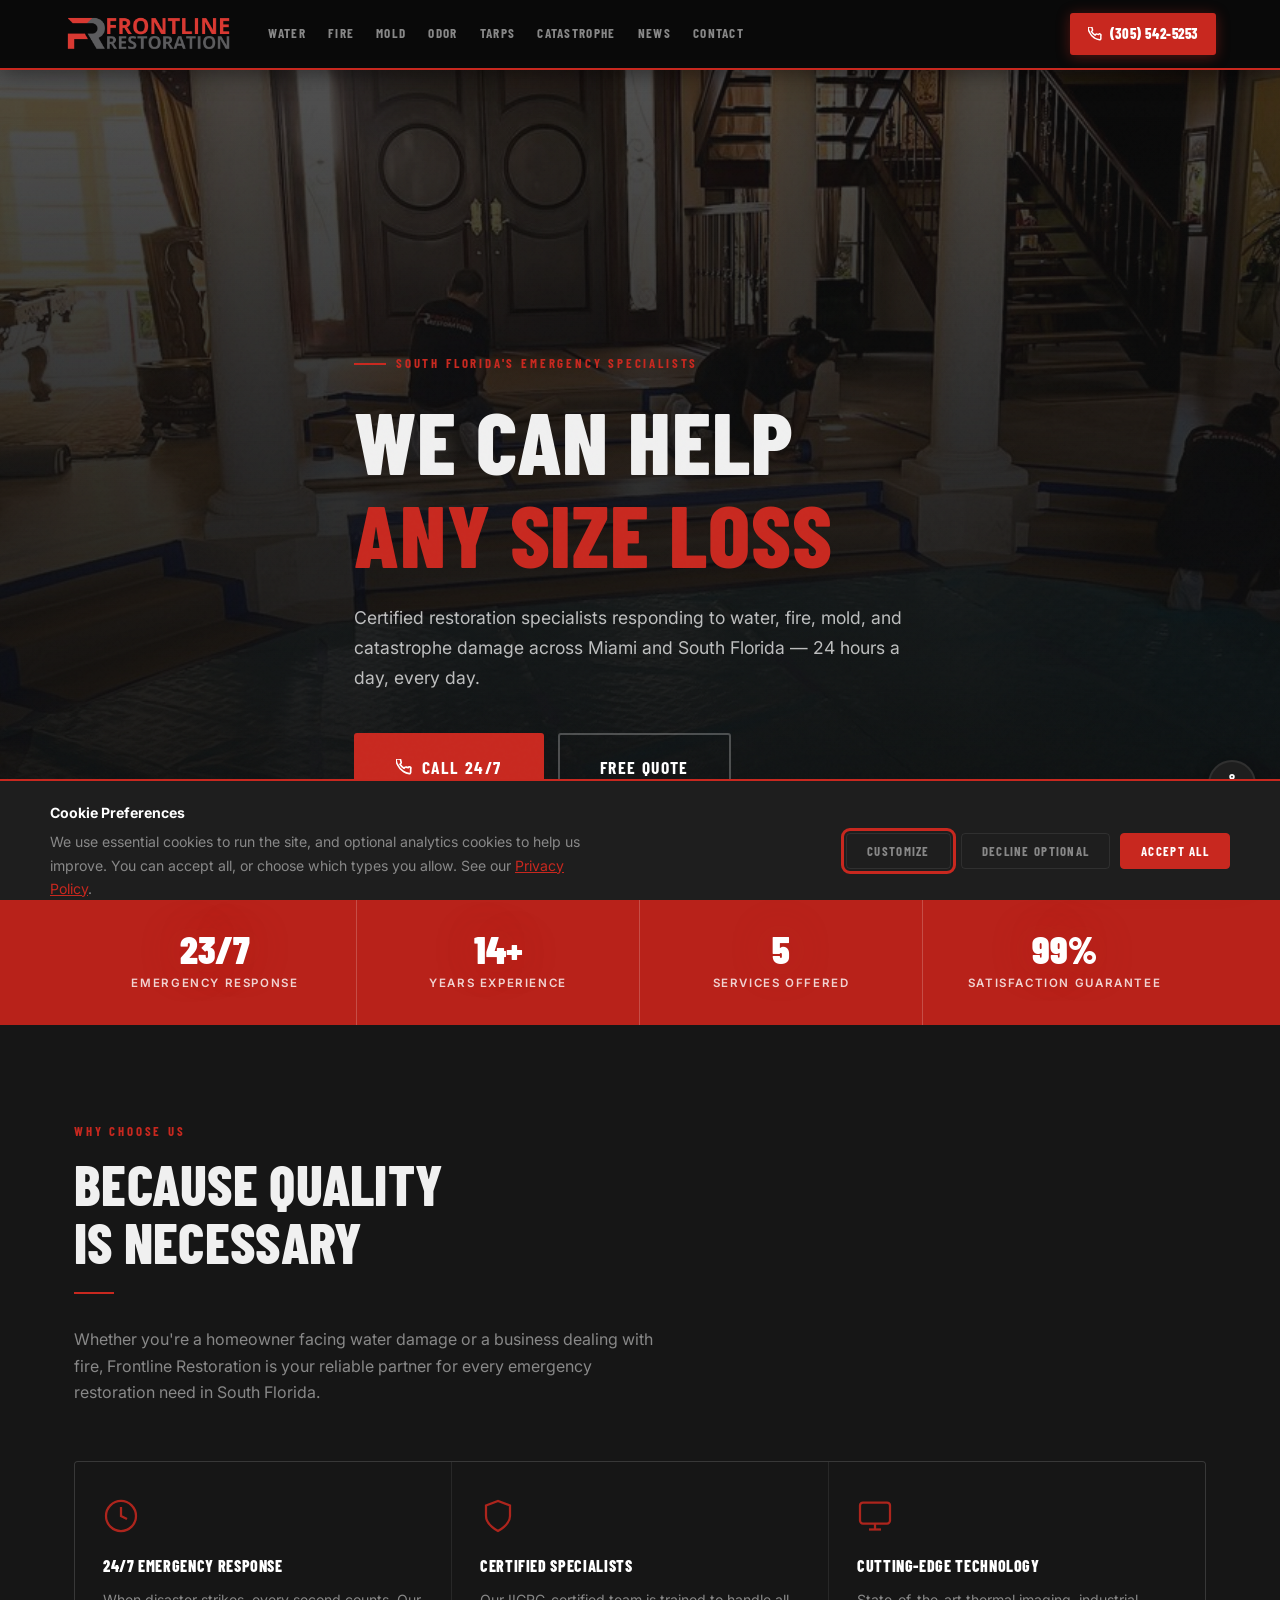
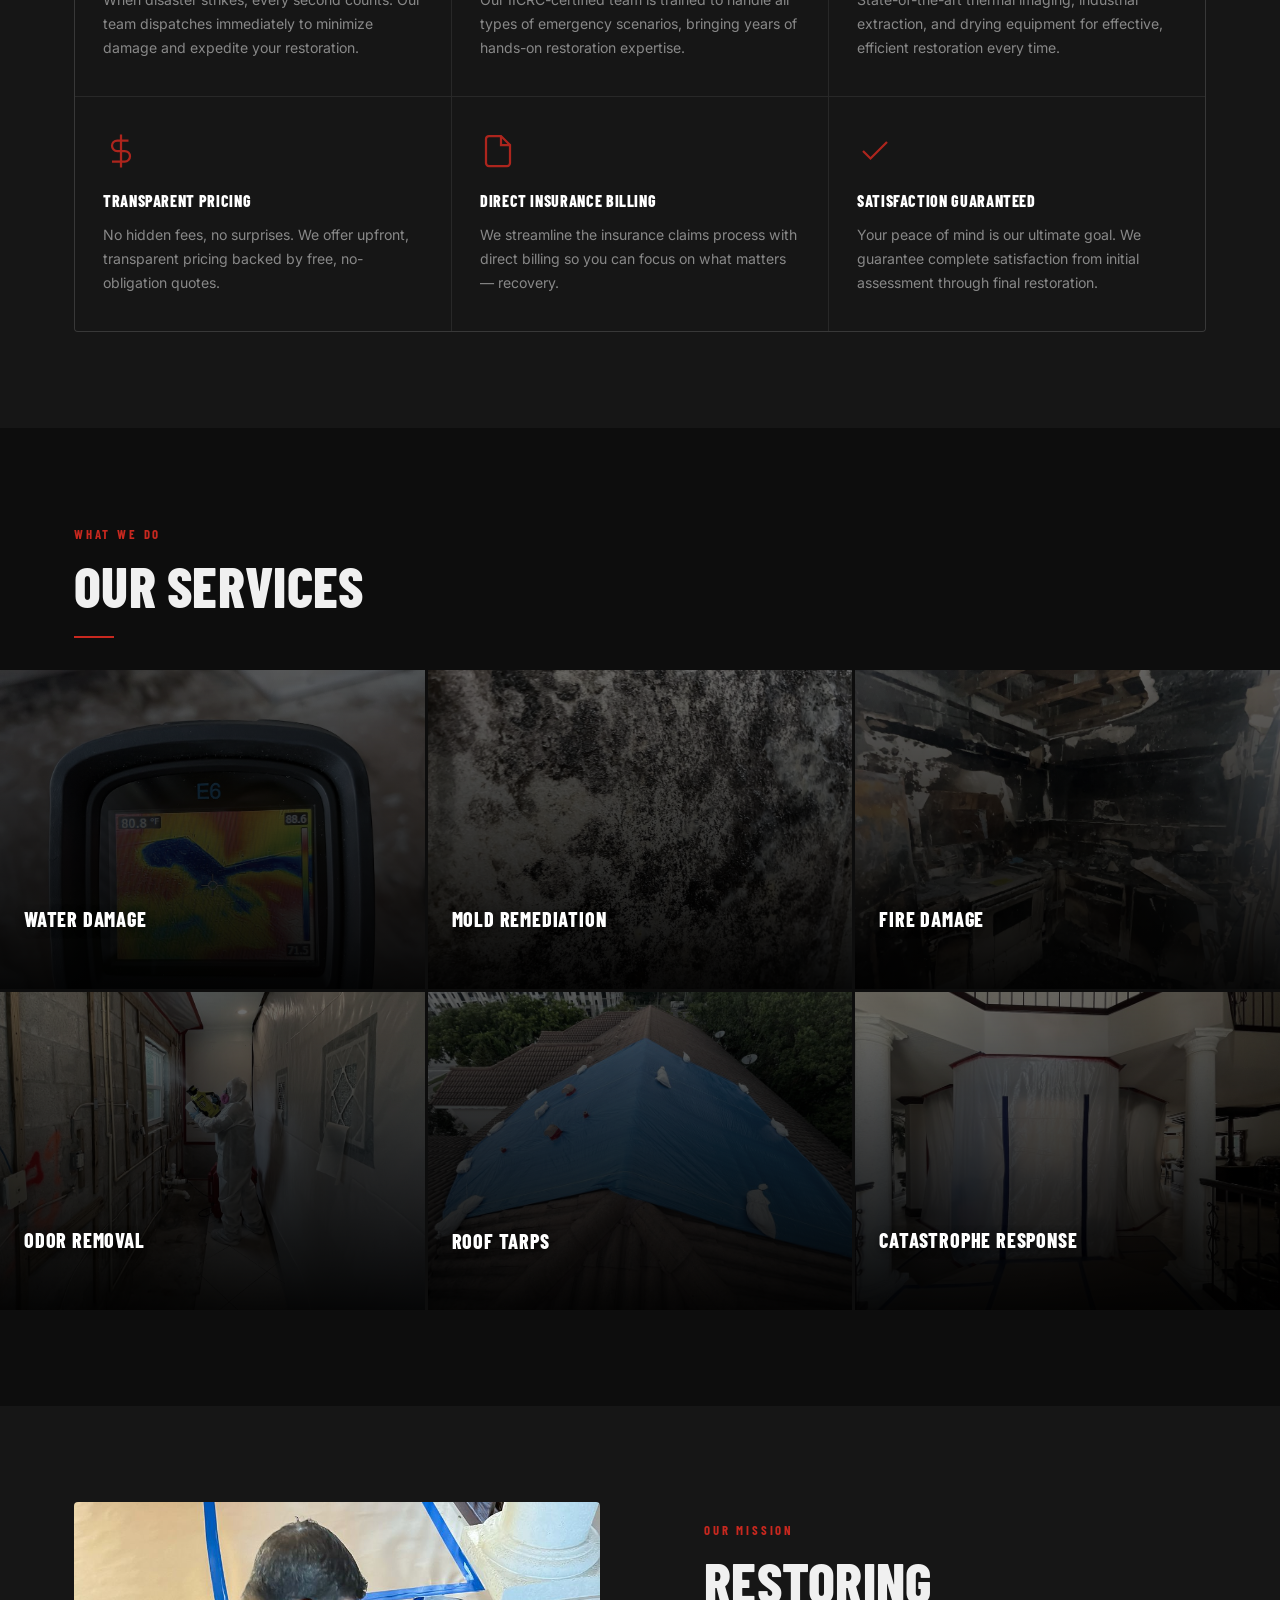
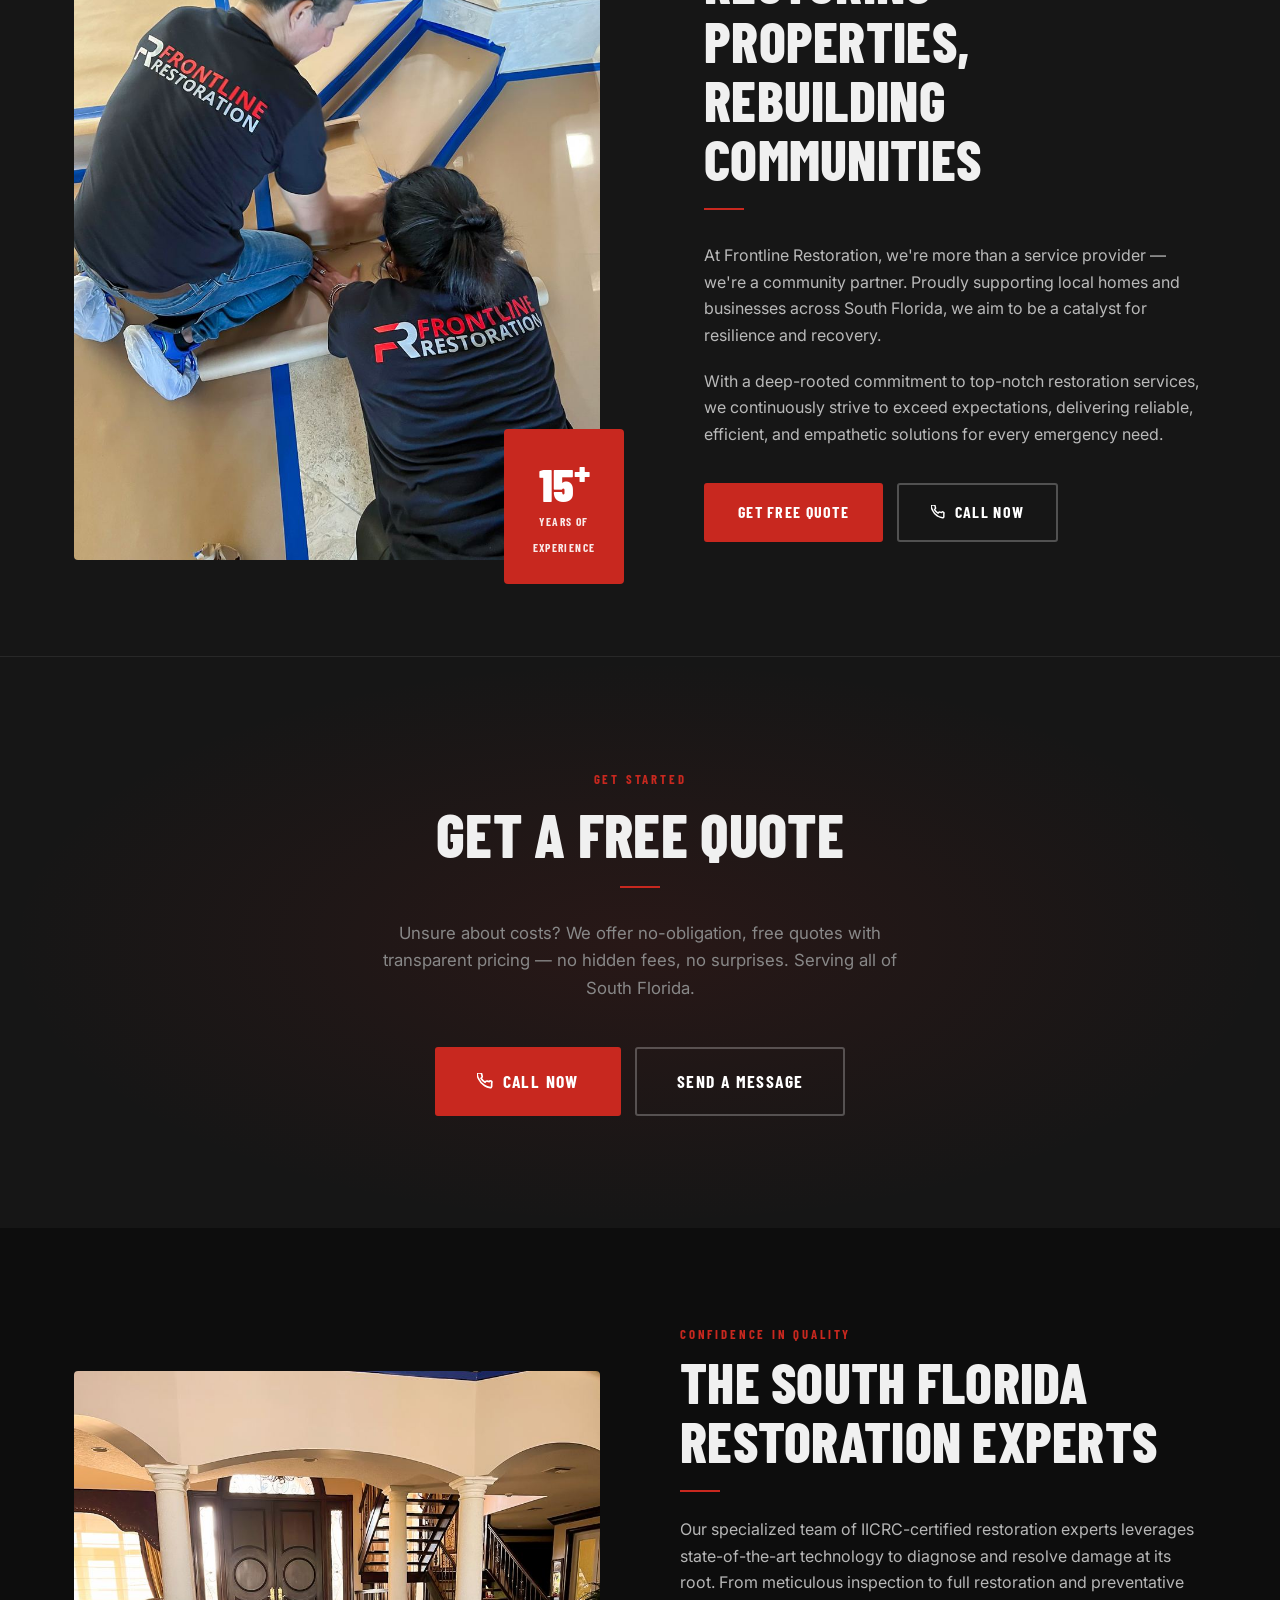
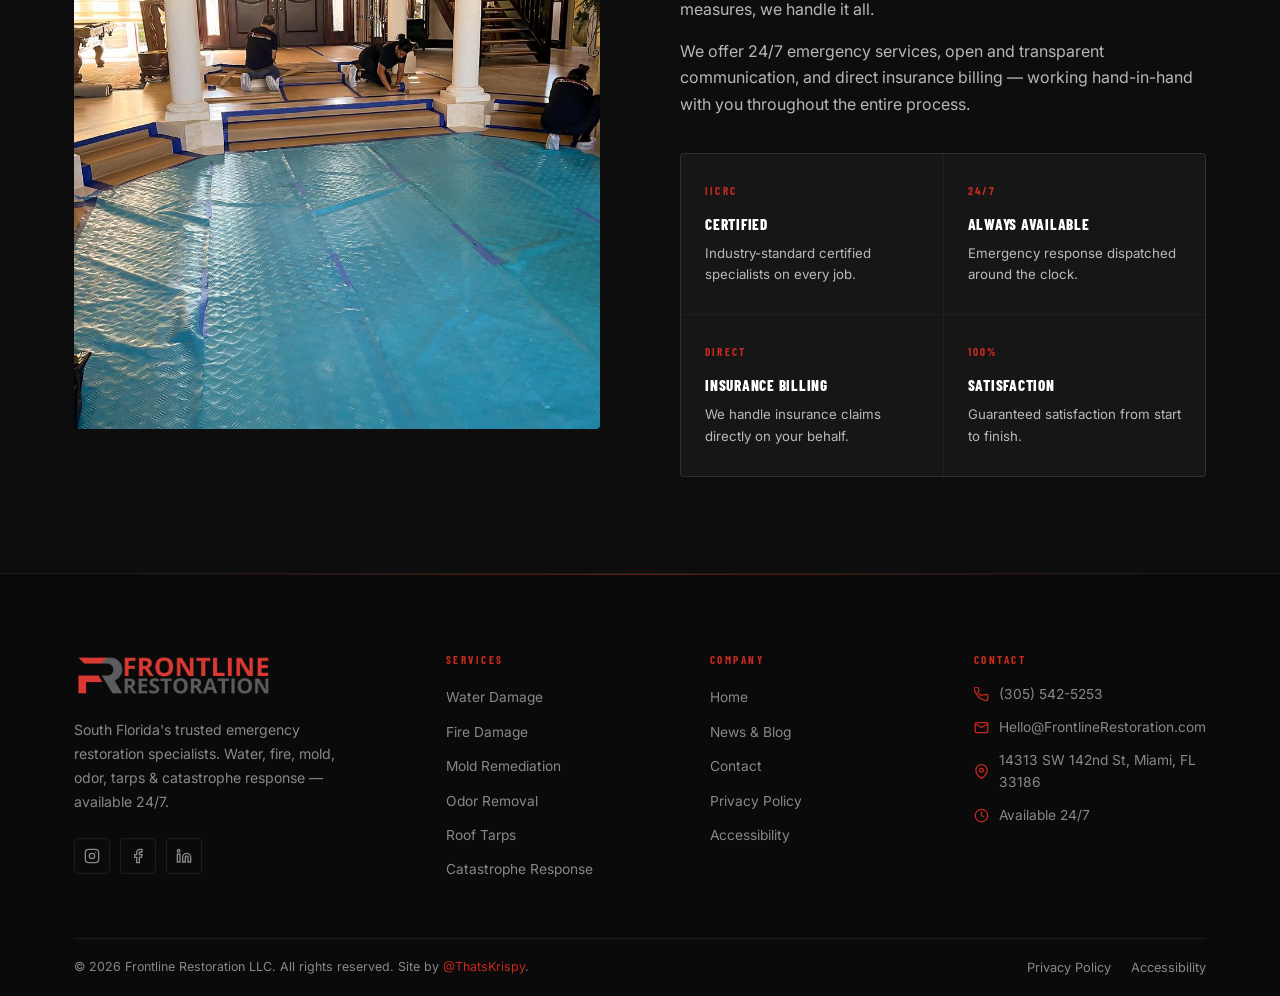
==== commit 97ac58c8: "content: standardize years experience to 15+ everywhere - about-split badge: aria-label + displayed " ====
--- a/index.html
+++ b/index.html
@@ -110,8 +110,8 @@
       <div class="about-split">
         <div class="about-split__img-wrap">
           <img src="images/Frontline_Restoration_275.jpg" alt="Two Frontline Restoration technicians in branded uniforms working on restoration" class="about-split__img" loading="lazy" width="1476" height="1845">
-          <div class="about-split__badge" aria-label="10 plus years of experience">
-            <span class="about-split__badge-num">10<sup>+</sup></span>
+          <div class="about-split__badge" aria-label="15 plus years of experience">
+            <span class="about-split__badge-num">15<sup>+</sup></span>
             <span class="about-split__badge-text">Years of<br>Experience</span>
           </div>
         </div>
